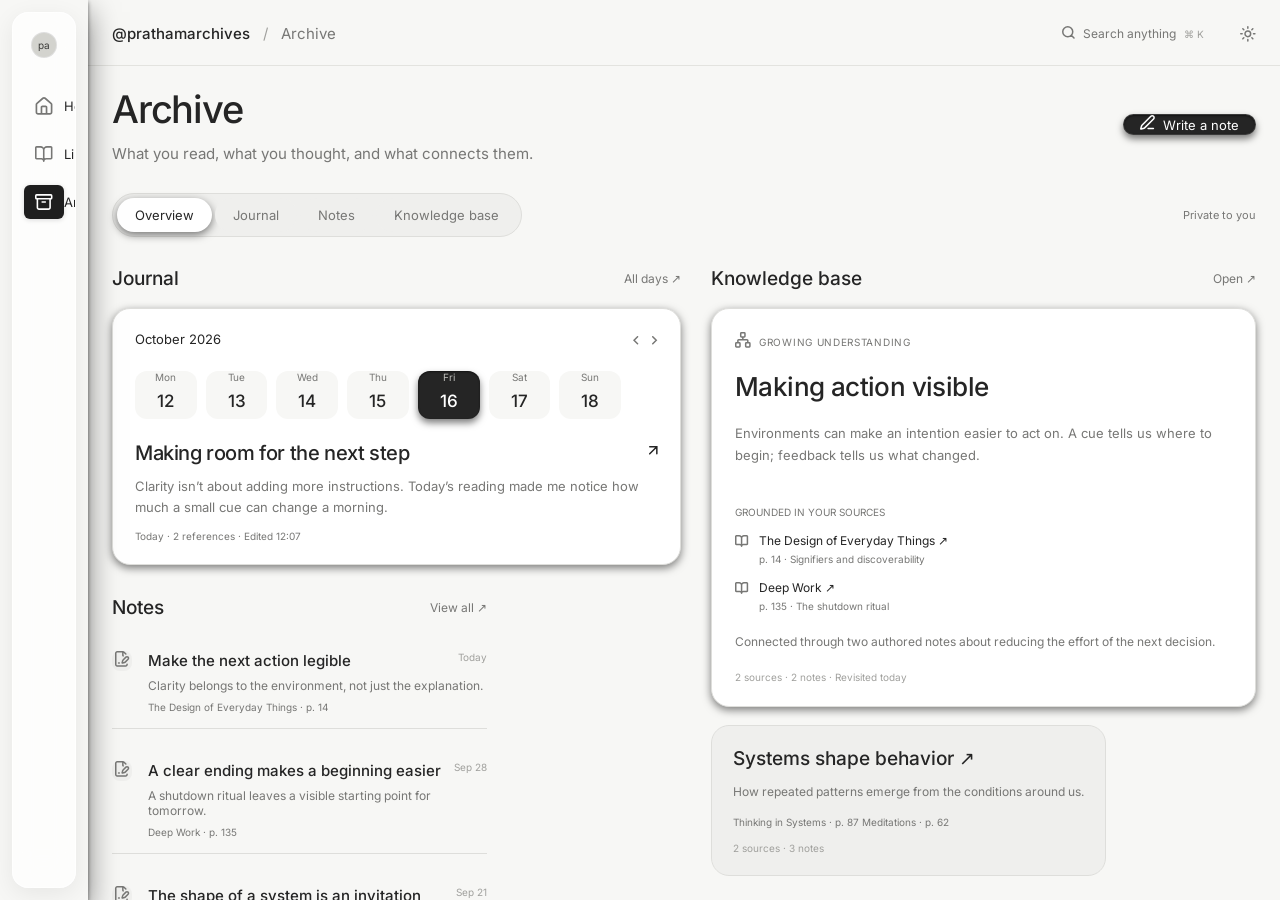
==== design/archive.html @ 6721fc5d "INT-020 / PASS 11: the motion system rebuilt from zero — forensics: labels were clipped to zero heig" ====
<!DOCTYPE html>
<html lang="en">
<head>
  <meta charset="UTF-8">
  <meta name="viewport" content="width=device-width, initial-scale=1.0">
  <meta name="description" content="Exported from Figma">
  <title>Archive · @prathamarchives</title>

  <link rel="stylesheet" href="styles/tokens.css?v=11">
  <link rel="stylesheet" href="styles/prototype.css?v=11">
  <link rel="stylesheet" href="styles/shell.css?v=11">
  <link rel="stylesheet" href="styles/motion.css?v=11">
  <script src="motion.js?v=11" defer></script>
</head>
<body class="theme-light" data-page="archive.html">
<div class="archive-320">
<div class="study-shell-321">
<div class="expanded-navigation-322">
<div class="rail-panel">
<div class="navigation-323">
<div class="identity-324">
<div class="avatar-325">
<p class="text-326"><span class="text-rgb-60-60-58">pa</span></p>
</div>
</div>
<div class="destinations-330">
<a class="navigation-item-331" href="index.html">
<div class="house-332">
<img src="images/vector-333.svg" class="vector-333" alt="vector" />
</div>
<p class="text-334"><span class="text-rgb-37-37-37">Home</span></p>
</a>
<a class="navigation-item-335" href="library.html">
<div class="book-open-336">
<img src="images/vector-337.svg" class="vector-337" alt="vector" />
</div>
<p class="text-338"><span class="text-rgb-37-37-37">Library</span></p>
</a>
<a class="navigation-item-339" href="archive.html">
<div class="archive-340">
<img src="images/vector-341.svg" class="vector-341" alt="vector" />
</div>
<p class="text-342"><span class="text-rgb-37-37-37">Archive</span></p>
</a>
</div>
</div>
<div class="rail-tools-343"><div class="account-details-327"><p class="text-328">prathamarchives</p><p class="text-329">Personal space</p></div></div>
  </div><!--/rail-panel--></div>
<div class="archive-content-347">
<div class="page-heading-348">
<div class="title-group-349">
<p class="text-350"><span class="text-rgb-37-37-37">Archive</span></p>
<p class="text-351"><span class="text-rgb-119-119-117">What you read, what you thought, and what connects them.</span></p>
</div>
<div class="action-352">
<div class="pen-line-353">
<img src="images/vector-354.svg" class="vector-354" alt="vector" />
</div>
<p class="text-355"><span class="text-white">Write a note</span></p>
</div>
</div>
<div class="archive-toolbar-356">
<div class="segmented-control-357">
<div class="segment-358">
<p class="text-359"><span class="text-rgb-37-37-37">Overview</span></p>
</div>
<div class="segment-360">
<p class="text-361"><span class="text-rgb-119-119-117">Journal</span></p>
</div>
<div class="segment-362">
<p class="text-363"><span class="text-rgb-119-119-117">Notes</span></p>
</div>
<div class="segment-364">
<p class="text-365"><span class="text-rgb-119-119-117">Knowledge base</span></p>
</div>
</div>
<p class="text-366"><span class="text-rgb-119-119-117">Private to you</span></p>
</div>
<div class="archive-overview-367">
<div class="authored-archive-368">
<div class="journal-369">
<div class="section-heading-370">
<p class="text-371"><span class="text-rgb-37-37-37">Journal</span></p>
<a class="text-372 sec-link" href="journal.html"><span class="text-rgb-119-119-117">All days  ↗</span></a>
</div>
<div class="day-collection-373">
<div class="week-heading-374">
<p class="text-375"><span class="text-rgb-37-37-37">October 2026</span></p>
<div class="calendar-navigation-376">
<div class="chevron-left-377">
<img src="images/vector-378.svg" class="vector-378" alt="vector" />
</div>
<div class="chevron-right-379">
<img src="images/vector-380.svg" class="vector-380" alt="vector" />
</div>
</div>
</div>
<div class="week-381">
<div class="day-382">
<p class="text-383"><span class="text-rgb-119-119-117">Mon</span></p>
<p class="text-384"><span class="text-rgb-37-37-37">12</span></p>
<div class="entry-indicator-385"></div>
</div>
<div class="day-386">
<p class="text-387"><span class="text-rgb-119-119-117">Tue</span></p>
<p class="text-388"><span class="text-rgb-37-37-37">13</span></p>
<div class="entry-indicator-389"></div>
</div>
<div class="day-390">
<p class="text-391"><span class="text-rgb-119-119-117">Wed</span></p>
<p class="text-392"><span class="text-rgb-37-37-37">14</span></p>
<div class="entry-indicator-393"></div>
</div>
<div class="day-394">
<p class="text-395"><span class="text-rgb-119-119-117">Thu</span></p>
<p class="text-396"><span class="text-rgb-37-37-37">15</span></p>
<div class="entry-indicator-397"></div>
</div>
<div class="day-398">
<p class="text-399"><span class="text-rgb-189-189-185">Fri</span></p>
<p class="text-400"><span class="text-white">16</span></p>
<div class="entry-indicator-401"></div>
</div>
<div class="day-402">
<p class="text-403"><span class="text-rgb-119-119-117">Sat</span></p>
<p class="text-404"><span class="text-rgb-37-37-37">17</span></p>
<div class="entry-indicator-405"></div>
</div>
<div class="day-406">
<p class="text-407"><span class="text-rgb-119-119-117">Sun</span></p>
<p class="text-408"><span class="text-rgb-37-37-37">18</span></p>
<div class="entry-indicator-409"></div>
</div>
</div>
<div class="today-s-entry-410">
<div class="entry-heading-411">
<p class="text-412"><span class="text-rgb-37-37-37">Making room for the next step</span></p>
<div class="arrow-up-right-413">
<img src="images/vector-414.svg" class="vector-414" alt="vector" />
</div>
</div>
<p class="text-415"><span class="text-rgb-119-119-117">Clarity isn’t about adding more instructions. Today’s reading made me notice how much a small cue can change a morning.</span></p>
<p class="text-416"><span class="text-rgb-119-119-117">Today · 2 references · Edited 12:07</span></p>
</div>
</div>
</div>
<div class="deep-notes-417">
<div class="section-heading-418">
<p class="text-419"><span class="text-rgb-37-37-37">Notes</span></p>
<p class="text-420"><span class="text-rgb-119-119-117">View all  ↗</span></p>
</div>
<div class="note-421">
<div class="note-symbol-422">
<div class="file-pen-line-423">
<img src="images/vector-424.svg" class="vector-424" alt="vector" />
</div>
</div>
<div class="note-details-425">
<div class="title-row-426">
<p class="text-427"><span class="text-rgb-37-37-37">Make the next action legible</span></p>
<p class="text-428"><span class="text-rgb-160-160-157">Today</span></p>
</div>
<p class="text-429"><span class="text-rgb-119-119-117">Clarity belongs to the environment, not just the explanation.</span></p>
<p class="text-430"><span class="text-rgb-119-119-117">The Design of Everyday Things · p. 14</span></p>
</div>
</div>
<div class="note-431">
<div class="note-symbol-432">
<div class="file-pen-line-433">
<img src="images/vector-434.svg" class="vector-434" alt="vector" />
</div>
</div>
<div class="note-details-435">
<div class="title-row-436">
<p class="text-437"><span class="text-rgb-37-37-37">A clear ending makes a beginning easier</span></p>
<p class="text-438"><span class="text-rgb-160-160-157">Sep 28</span></p>
</div>
<p class="text-439"><span class="text-rgb-119-119-117">A shutdown ritual leaves a visible starting point for tomorrow.</span></p>
<p class="text-440"><span class="text-rgb-119-119-117">Deep Work · p. 135</span></p>
</div>
</div>
<div class="note-441">
<div class="note-symbol-442">
<div class="file-pen-line-443">
<img src="images/vector-444.svg" class="vector-444" alt="vector" />
</div>
</div>
<div class="note-details-445">
<div class="title-row-446">
<p class="text-447"><span class="text-rgb-37-37-37">The shape of a system is an invitation</span></p>
<p class="text-448"><span class="text-rgb-160-160-157">Sep 21</span></p>
</div>
<p class="text-449"><span class="text-rgb-119-119-117">Look at the conditions that make a behavior likely to repeat.</span></p>
<p class="text-450"><span class="text-rgb-119-119-117">Thinking in Systems · p. 87</span></p>
</div>
</div>
</div>
</div>
<div class="knowledge-base-451">
<div class="section-heading-452">
<p class="text-453"><span class="text-rgb-37-37-37">Knowledge base</span></p>
<p class="text-454"><span class="text-rgb-119-119-117">Open  ↗</span></p>
</div>
<div class="growing-entity-455">
<div class="entity-status-456">
<div class="network-457">
<img src="images/vector-458.svg" class="vector-458" alt="vector" />
</div>
<p class="text-459"><span class="text-rgb-119-119-117">GROWING UNDERSTANDING</span></p>
</div>
<p class="text-460"><span class="text-rgb-37-37-37">Making action visible</span></p>
<p class="text-461"><span class="text-rgb-119-119-117">Environments can make an intention easier to act on. A cue tells us where to begin; feedback tells us what changed.</span></p>
<div class="divider-462"></div>
<div class="supporting-evidence-463">
<p class="text-464"><span class="text-rgb-119-119-117">GROUNDED IN YOUR SOURCES</span></p>
<div class="evidence-link-465">
<div class="book-open-466">
<img src="images/vector-467.svg" class="vector-467" alt="vector" />
</div>
<div class="source-details-468">
<p class="text-469"><span class="text-rgb-37-37-37">The Design of Everyday Things ↗</span></p>
<p class="text-470"><span class="text-rgb-119-119-117">p. 14 · Signifiers and discoverability</span></p>
</div>
</div>
<div class="evidence-link-471">
<div class="book-open-472">
<img src="images/vector-473.svg" class="vector-473" alt="vector" />
</div>
<div class="source-details-474">
<p class="text-475"><span class="text-rgb-37-37-37">Deep Work ↗</span></p>
<p class="text-476"><span class="text-rgb-119-119-117">p. 135 · The shutdown ritual</span></p>
</div>
</div>
</div>
<p class="text-477"><span class="text-rgb-119-119-117">Connected through two authored notes about reducing the effort of the next decision.</span></p>
<p class="text-478"><span class="text-rgb-160-160-157">2 sources · 2 notes · Revisited today</span></p>
</div>
<div class="growing-entity-479">
<p class="text-480"><span class="text-rgb-37-37-37">Systems shape behavior ↗</span></p>
<p class="text-481"><span class="text-rgb-119-119-117">How repeated patterns emerge from the conditions around us.</span></p>
<p class="text-482"><span class="text-rgb-119-119-117">Thinking in Systems · p. 87
Meditations · p. 62</span></p>
<p class="text-483"><span class="text-rgb-160-160-157">2 sources · 3 notes</span></p>
</div>
</div>
</div>
</div>
<div class="workspace-header-484">
<div class="location-485">
<p class="text-486"><span class="text-rgb-37-37-37">@prathamarchives</span></p>
<p class="text-487"><span class="text-rgb-160-160-157">/</span></p>
<p class="text-488"><span class="text-rgb-119-119-117">Archive</span></p>
</div>
<div class="workspace-tools-489">
<div class="search-490" data-tip="Search anything">
<div class="search-491">
<img src="images/vector-492.svg" class="vector-492" alt="vector" />
</div>
<p class="text-493"><span class="text-rgb-119-119-117">Search anything</span></p>
<p class="text-494"><span class="text-rgb-160-160-157">⌘ K</span></p>
</div>
<div class="divider-495"></div>
<a class="sun-496" title="Switch theme" href="index.html"><img src="images/vector-497.svg" class="vector-497" alt="vector" /></a>
</div>
</div>
</div>
</div>

</body>
</html>
---- design/styles/tokens.css ----
/* ============================================================
   tokens.css — the owner's Figma v1 prototype values (INT-013)
   Every color literal + font family of the prototype lives here.
   prototype.css is the VERBATIM export (frozen artifact) and may
   only reference these variables. Page canvases added for the
   shell scaffold (values consistent with the prototype palette).

   INT-016 block: reference-sidebar literals (context/intake/
   INT-016-ref-spec.md — the attached screenshot, measured at a
   2.49x capture of a 1024-CSS window; all values = image px / 2.49).

   INT-017 RECALIBRATION (owner: "why so big?"): the reference is
   tablet-class touch UI; its values ported literally read enormous
   on a desktop window and clash with the export's own desktop-scale
   components. The port is divided by 2.39 (rail 172 -> 72) — every
   reference RATIO is preserved (composition stays the law; only the
   unit scale moves). Old INT-016 values kept in comments for trail.

   INT-018 block (owner: "add motion that glassy effect and expande
   motion... make its corners rounded and reduce the radius"): the
   rail becomes a FLOATING GLASS column — inset, rounded, frosted,
   with hover expansion and ink selection. Values synthesized from
   the seven turn-18 references (context/intake/INT-018-refs-spec.md).
   ============================================================ */

@font-face {
  font-family: 'Inter';
  src: url('../assets/fonts/inter-400.woff2') format('woff2');
  font-weight: 400; font-style: normal; font-display: swap;
}
@font-face {
  font-family: 'Inter';
  src: url('../assets/fonts/inter-500.woff2') format('woff2');
  font-weight: 500; font-style: normal; font-display: swap;
}
@font-face {
  font-family: 'Lora';
  src: url('../assets/fonts/lora-400.woff2') format('woff2');
  font-weight: 400; font-style: normal; font-display: swap;
}

:root {
  --font-family-inter: 'Inter', sans-serif;
  --font-family-lora: 'Lora', sans-serif;
  --text-rgb-60-60-58: rgba(60, 60, 58, 1);
  --text-rgb-161-161-156: rgba(161, 161, 156, 1);
  --text-rgb-238-238-234: rgba(238, 238, 234, 1);
  --text-rgb-34-34-34: rgba(34, 34, 34, 1);
  --text-rgb-36-36-36: rgba(36, 36, 36, 1);
  --text-rgb-242-242-238: rgba(242, 242, 238, 1);
  --text-rgb-41-41-41: rgba(41, 41, 41, 1);
  --text-rgb-49-49-49: rgba(49, 49, 49, 1);
  --text-rgb-114-114-112: rgba(114, 114, 112, 1);
  --text-rgb-160-160-157: rgba(160, 160, 157, 1);
  --text-rgb-177-177-172: rgba(177, 177, 172, 1);
  --text-rgb-240-240-235: rgba(240, 240, 235, 1);
  --text-rgb-168-168-162: rgba(168, 168, 162, 1);
  --text-rgb-222-222-216: rgba(222, 222, 216, 1);
  --text-rgb-37-37-37: rgba(37, 37, 37, 1);
  --text-rgb-119-119-117: rgba(119, 119, 117, 1);
  --text-white: rgba(255, 255, 255, 1);
  --text-rgb-85-85-82: rgba(85, 85, 82, 1);
  --text-rgb-189-189-185: rgba(189, 189, 185, 1);
  --text-rgb-83-83-80: rgba(83, 83, 80, 1);
  --text-rgb-80-80-77: rgba(80, 80, 77, 1);

  /* ---- INT-017: reference rail geometry, desktop-recalibrated ----
     (INT-016 measured it; ratios below = the reference's own) */
  --ref-rail-w: 64px;           /* INT-019: was 72 — the column slims with its contents */
  --ref-rail-avatar: 24px;      /* INT-019: was 30 — much smaller, lighter identity mark */
  --ref-rail-avatar-inset: 20px;/* INT-019: was 25 */
  --ref-rail-item-w: 40px;      /* INT-019: was 49 — much smaller component set */
  --ref-rail-item-h: 34px;      /* INT-019: was 41 */
  --ref-rail-pitch: 48px;       /* INT-019: was 55 — 0.75x rail, family ratio kept */
  --ref-rail-first-gap: 32px;   /* INT-019: was 40 */
  --ref-rail-icon: 18px;        /* INT-019: was 22 — strokes thin proportionally (the thickness fix) */
  --ref-content-margin: 24px;   /* was 32 — desktop-class air */
  --ref-header-inset: 24px;     /* was 55 */
  --ref-header-gap: 22px;       /* was 53 */
  --ref-content-gap: 20px;      /* was 33 */

  /* ---- INT-018: the floating glass rail (references synthesized) ---- */
  --ref-rail-inset: 12px;       /* full float: gap on all four sides */
  --ref-rail-col: 88px;         /* INT-019: inset + rail (64) + inset */
  --ref-rail-radius: 16px;      /* rounded corners, restrained (refs run 24-60) */
  --ref-rail-expanded: 168px;   /* INT-019: hover expansion, slimmer */
  --ref-rail-item-r: 6px;       /* INT-018: reduced from 8 per owner order */
  --ref-glass-blur: 20px;       /* frosted strength (refs 12-24) */
  --ref-rail-item-w-open: 144px;/* INT-019: the icon+label row when expanded */
  --ref-rail-label-gap: 12px;   /* INT-020: fixed icon -> label offset (the label is a zero-layout overlay) */
}

/* page canvas: the artifact framing died (INT-016 "make it full page")
   — the canvas IS the app surface now; the desk-around-the-window look
   belonged to the OS, not to the app. Values from the prototype family. */
body.theme-dark  { background-color: #171717; }
body.theme-light { background-color: #F7F7F5; }

/* ---- INT-016/017 rail surfaces -> INT-018 GLASS surfaces ----
   The seven turn-18 references: frosted translucency + 1px light
   edge + one soft diffuse shadow; active = INK pill with inverted
   glyph (refs 2/3/6 carry it uniformly). Glass needs luminosity
   (pass-2 law): the canvas carries fixed glow washes behind the
   rail so the frost has something to refract. */
body.theme-dark {
  --ref-rail-bg: rgba(23, 23, 23, 0.72);
  --ref-rail-edge: rgba(238, 238, 234, 0.10);
  --ref-rail-shadow: 0 8px 28px rgba(0, 0, 0, 0.38);
  --ref-rail-shadow-open: 0 12px 36px rgba(0, 0, 0, 0.44);
  --ref-rail-pill: #E4E4E0;             /* light ink (dark home) */
  --ref-rail-pill-glyph: #0A0A0A;
  --ref-rail-pill-shadow: 0 1px 5px rgba(0, 0, 0, 0.4);
  --ref-rail-label: #EEEEEA;
  --ref-rail-label-muted: #A1A19C;
  --ref-avatar-ring: rgba(238, 238, 234, 0.20);
  --ref-header-line: rgba(238, 238, 234, 0.08);
  background-image:
    radial-gradient(560px 720px at 84px 300px, rgba(238, 238, 234, 0.06), transparent 62%),
    radial-gradient(1100px 840px at 88% 108%, rgba(238, 238, 234, 0.045), transparent 58%);
  background-attachment: fixed;
}
body.theme-light {
  --ref-rail-bg: rgba(255, 255, 255, 0.72);
  --ref-rail-edge: rgba(255, 255, 255, 0.65);
  --ref-rail-shadow: 0 6px 24px rgba(0, 0, 0, 0.07);
  --ref-rail-shadow-open: 0 10px 32px rgba(0, 0, 0, 0.10);
  --ref-rail-pill: #1E1E1E;             /* ink (light pages) */
  --ref-rail-pill-glyph: #FFFFFF;
  --ref-rail-pill-shadow: 0 1px 5px rgba(0, 0, 0, 0.14);
  --ref-rail-label: #252525;
  --ref-rail-label-muted: #777775;
  --ref-avatar-ring: rgba(37, 37, 37, 0.14);
  --ref-header-line: #E3E3DF;
  background-image:
    radial-gradient(560px 720px at 84px 300px, rgba(214, 214, 208, 0.45), transparent 62%),
    radial-gradient(1100px 840px at 88% 108%, rgba(255, 255, 255, 0.85), transparent 58%);
  background-attachment: fixed;
}
---- design/styles/prototype.css ----
/* VERBATIM Figma v1 export styles.css (INT-013) — frozen artifact; :root + @font-face moved to tokens.css */
.text-rgb-60-60-58 {
  color: var(--text-rgb-60-60-58);
}

.text-rgb-161-161-156 {
  color: var(--text-rgb-161-161-156);
}

.text-rgb-238-238-234 {
  color: var(--text-rgb-238-238-234);
}

.text-rgb-34-34-34 {
  color: var(--text-rgb-34-34-34);
}

.text-rgb-36-36-36 {
  color: var(--text-rgb-36-36-36);
}

.text-rgb-242-242-238 {
  color: var(--text-rgb-242-242-238);
}

.text-rgb-41-41-41 {
  color: var(--text-rgb-41-41-41);
}

.text-rgb-49-49-49 {
  color: var(--text-rgb-49-49-49);
}

.text-rgb-114-114-112 {
  color: var(--text-rgb-114-114-112);
}

.text-rgb-160-160-157 {
  color: var(--text-rgb-160-160-157);
}

.text-rgb-177-177-172 {
  color: var(--text-rgb-177-177-172);
}

.text-rgb-240-240-235 {
  color: var(--text-rgb-240-240-235);
}

.text-rgb-168-168-162 {
  color: var(--text-rgb-168-168-162);
}

.text-rgb-222-222-216 {
  color: var(--text-rgb-222-222-216);
}

.text-rgb-37-37-37 {
  color: var(--text-rgb-37-37-37);
}

.text-rgb-119-119-117 {
  color: var(--text-rgb-119-119-117);
}

.text-white {
  color: var(--text-white);
}

.text-rgb-85-85-82 {
  color: var(--text-rgb-85-85-82);
}

.text-rgb-189-189-185 {
  color: var(--text-rgb-189-189-185);
}

.text-rgb-83-83-80 {
  color: var(--text-rgb-83-83-80);
}

.text-rgb-80-80-77 {
  color: var(--text-rgb-80-80-77);
}

/* CSS Reset */
* {
  margin: 0;
  padding: 0;
  box-sizing: border-box;
}

body {
  width: 100%;
  min-height: 100vh;
  overflow-x: hidden;
}

img {
  max-width: 100%;
  height: auto;
}

/* Prototype Links */
a.prototype-link {
  text-decoration: none;
  color: inherit;
  display: contents;
}

.text-7 {
  flex-grow: 0;
  flex-shrink: 1;
  flex-basis: auto;
  text-align: left;
  font-family: var(--font-family-inter);
  font-weight: normal;
  font-size: 10px;
  text-decoration: none;
  text-transform: none;
  color: var(--text-rgb-60-60-58);
}

.avatar-6 {
  display: flex;
  flex-direction: row;
  justify-content: center;
  align-items: center;
  padding: 0px;
  flex-grow: 0;
  flex-shrink: 1;
  width: 87.5%;
  background-color: rgba(187, 187, 182, 1);
  border-radius: 99px;
}

.identity-5 {
  display: flex;
  flex-direction: row;
  justify-content: flex-start;
  align-items: center;
  gap: 9px;
  padding: 0px 2px 0px 2px;
  flex-grow: 0;
  flex-shrink: 1;
  width: 100%;
}

.vector-11 {
  flex-grow: 0;
  flex-shrink: 1;
  flex-basis: auto;
  border: 1.5px solid rgba(238, 238, 234, 1);
  border: none;
  outline: none;
}

.house-10 {
  flex-grow: 0;
  flex-shrink: 1;
  flex-basis: auto;
}

.navigation-item-9 {
  display: flex;
  flex-direction: row;
  justify-content: flex-start;
  align-items: center;
  gap: 11px;
  padding: 0px 7px 0px 7px;
  flex-grow: 0;
  flex-shrink: 1;
  width: 100%;
  box-shadow: 0px 3px 9px 0px rgba(0,0,0,0.5);
  background-color: rgba(44, 44, 44, 1);
  border-radius: 10px;
}

.vector-14 {
  flex-grow: 0;
  flex-shrink: 1;
  flex-basis: auto;
  border: 1.5px solid rgba(161, 161, 156, 1);
  border: none;
  outline: none;
}

.book-open-13 {
  flex-grow: 0;
  flex-shrink: 1;
  flex-basis: auto;
}

.navigation-item-12 {
  display: flex;
  flex-direction: row;
  justify-content: flex-start;
  align-items: center;
  gap: 11px;
  padding: 0px 7px 0px 7px;
  flex-grow: 0;
  flex-shrink: 1;
  width: 100%;
  border-radius: 10px;
}

.vector-17 {
  flex-grow: 0;
  flex-shrink: 1;
  flex-basis: auto;
  border: 1.5px solid rgba(161, 161, 156, 1);
  border: none;
  outline: none;
}

.archive-16 {
  flex-grow: 0;
  flex-shrink: 1;
  flex-basis: auto;
}

.navigation-item-15 {
  display: flex;
  flex-direction: row;
  justify-content: flex-start;
  align-items: center;
  gap: 11px;
  padding: 0px 7px 0px 7px;
  flex-grow: 0;
  flex-shrink: 1;
  width: 100%;
  border-radius: 10px;
}

.destinations-8 {
  display: flex;
  flex-direction: column;
  justify-content: flex-start;
  align-items: flex-start;
  gap: 9px;
  padding: 0px;
  flex-grow: 0;
  flex-shrink: 1;
  flex-basis: auto;
}

.navigation-4 {
  display: flex;
  flex-direction: column;
  justify-content: flex-start;
  align-items: flex-start;
  gap: 26px;
  padding: 0px;
  flex-grow: 0;
  flex-shrink: 1;
  flex-basis: auto;
}

.vector-20 {
  flex-grow: 0;
  flex-shrink: 1;
  flex-basis: auto;
  border: 1.5px solid rgba(161, 161, 156, 1);
  border: none;
  outline: none;
}

.pin-19 {
  flex-grow: 0;
  flex-shrink: 1;
  flex-basis: auto;
}

.rail-tools-18 {
  display: flex;
  flex-direction: column;
  justify-content: flex-start;
  align-items: center;
  gap: 14px;
  padding: 0px;
  flex-grow: 0;
  flex-shrink: 1;
  flex-basis: auto;
}

.navigation-rail-3 {
  display: flex;
  flex-direction: column;
  justify-content: space-between;
  align-items: flex-start;
  padding: 10px 6px 14px 6px;
  flex-grow: 0;
  flex-shrink: 1;
  width: 100%;
  background-color: rgba(41, 41, 41, 1);
  border: 1px solid rgba(255, 255, 255, 0);
  border-radius: 18px;
}

.text-24 {
  flex-grow: 0;
  flex-shrink: 1;
  flex-basis: auto;
  text-align: left;
  font-family: var(--font-family-inter);
  font-weight: normal;
  font-size: 12px;
  text-decoration: none;
  text-transform: none;
  color: var(--text-rgb-161-161-156);
}

.text-25 {
  flex-grow: 0;
  flex-shrink: 1;
  flex-basis: auto;
  text-align: left;
  font-family: var(--font-family-inter);
  font-weight: 500;
  font-size: 38px;
  letter-spacing: -1.399999976158142px;
  text-decoration: none;
  text-transform: none;
  color: var(--text-rgb-238-238-234);
}

.text-26 {
  flex-grow: 0;
  flex-shrink: 1;
  flex-basis: auto;
  text-align: left;
  font-family: var(--font-family-inter);
  font-weight: normal;
  font-size: 15px;
  text-decoration: none;
  text-transform: none;
  color: var(--text-rgb-161-161-156);
}

.greeting-23 {
  display: flex;
  flex-direction: column;
  justify-content: flex-start;
  align-items: flex-start;
  gap: 12px;
  padding: 0px;
  flex-grow: 0;
  flex-shrink: 1;
  flex-basis: auto;
}

.vector-29 {
  flex-grow: 0;
  flex-shrink: 1;
  flex-basis: auto;
  border: 1.5px solid rgba(238, 238, 234, 1);
  border: none;
  outline: none;
}

.plus-28 {
  flex-grow: 0;
  flex-shrink: 1;
  flex-basis: auto;
}

.text-30 {
  flex-grow: 0;
  flex-shrink: 1;
  flex-basis: auto;
  text-align: left;
  font-family: var(--font-family-inter);
  font-weight: normal;
  font-size: 13px;
  text-decoration: none;
  text-transform: none;
  color: var(--text-rgb-238-238-234);
}

.action-27 {
  display: flex;
  flex-direction: row;
  justify-content: center;
  align-items: center;
  gap: 8px;
  padding: 0px 16px 0px 16px;
  flex-grow: 0;
  flex-shrink: 1;
  flex-basis: auto;
  box-shadow: 0px 3px 9px 0px rgba(0,0,0,0.5);
  background-color: rgba(44, 44, 44, 1);
  border: 1px solid rgba(59, 59, 57, 1);
  border-radius: 12px;
}

.welcome-22 {
  display: flex;
  flex-direction: row;
  justify-content: space-between;
  align-items: flex-end;
  padding: 0px;
  flex-grow: 0;
  flex-shrink: 1;
  width: 100%;
}

.text-35 {
  flex-grow: 0;
  flex-shrink: 1;
  flex-basis: auto;
  text-align: left;
  font-family: var(--font-family-inter);
  font-weight: 500;
  font-size: 19px;
  text-decoration: none;
  text-transform: none;
  color: var(--text-rgb-238-238-234);
}

.text-36 {
  flex-grow: 0;
  flex-shrink: 1;
  flex-basis: auto;
  text-align: left;
  font-family: var(--font-family-inter);
  font-weight: normal;
  font-size: 12px;
  text-decoration: none;
  text-transform: none;
  color: var(--text-rgb-161-161-156);
}

.section-heading-34 {
  display: flex;
  flex-direction: row;
  justify-content: space-between;
  align-items: center;
  padding: 0px;
  flex-grow: 0;
  flex-shrink: 1;
  width: 100%;
}

.text-40 {
  flex-grow: 0;
  flex-shrink: 1;
  flex-basis: auto;
  text-align: left;
  font-family: var(--font-family-inter);
  font-weight: normal;
  font-size: 6px;
  letter-spacing: 0.699999988079071px;
  text-decoration: none;
  text-transform: none;
  color: var(--text-rgb-34-34-34);
}

.handle-42 {
  flex-grow: 0;
  flex-shrink: 1;
  flex-basis: auto;
  background-color: rgba(34, 34, 34, 1);
}

.door-study-41 {
  flex-grow: 0;
  flex-shrink: 1;
  flex-basis: auto;
  border: 1px solid rgba(34, 34, 34, 1);
}

.text-43 {
  flex-grow: 0;
  flex-shrink: 1;
  flex-basis: auto;
  text-align: left;
  font-family: var(--font-family-inter);
  font-weight: 500;
  font-size: 13px;
  letter-spacing: -0.20000000298023224px;
  line-height: 112.00000047683716%;
  text-decoration: none;
  text-transform: none;
  color: var(--text-rgb-34-34-34);
}

.spine-44 {
  flex-grow: 0;
  flex-shrink: 1;
  flex-basis: auto;
  background-color: rgba(0, 0, 0, 0.0941176488995552);
}

.book-cover-39 {
  flex-grow: 0;
  flex-shrink: 1;
  flex-basis: auto;
  box-shadow: 0px 3px 9px 0px rgba(0,0,0,0.5);
  background-color: rgba(222, 222, 218, 1);
  border: 1px solid rgba(0, 0, 0, 0.08235294371843338);
  border-radius: 3px;
}

.text-47 {
  flex-grow: 0;
  flex-shrink: 1;
  flex-basis: auto;
  text-align: left;
  font-family: var(--font-family-inter);
  font-weight: normal;
  font-size: 10px;
  letter-spacing: 1.100000023841858px;
  text-decoration: none;
  text-transform: none;
  color: var(--text-rgb-161-161-156);
}

.text-48 {
  flex-grow: 0;
  flex-shrink: 1;
  flex-basis: auto;
  text-align: left;
  font-family: var(--font-family-inter);
  font-weight: 500;
  font-size: 23px;
  letter-spacing: -0.5px;
  line-height: 112.00000047683716%;
  text-decoration: none;
  text-transform: none;
  color: var(--text-rgb-238-238-234);
}

.text-49 {
  flex-grow: 0;
  flex-shrink: 1;
  flex-basis: auto;
  text-align: left;
  font-family: var(--font-family-inter);
  font-weight: normal;
  font-size: 12px;
  text-decoration: none;
  text-transform: none;
  color: var(--text-rgb-161-161-156);
}

.book-information-46 {
  display: flex;
  flex-direction: column;
  justify-content: flex-start;
  align-items: flex-start;
  gap: 9px;
  padding: 0px;
  flex-grow: 0;
  flex-shrink: 1;
  flex-basis: auto;
}

.text-52 {
  flex-grow: 0;
  flex-shrink: 1;
  flex-basis: auto;
  text-align: left;
  font-family: var(--font-family-inter);
  font-weight: normal;
  font-size: 11px;
  text-decoration: none;
  text-transform: none;
  color: var(--text-rgb-161-161-156);
}

.text-53 {
  flex-grow: 0;
  flex-shrink: 1;
  flex-basis: auto;
  text-align: left;
  font-family: var(--font-family-inter);
  font-weight: normal;
  font-size: 11px;
  text-decoration: none;
  text-transform: none;
  color: var(--text-rgb-161-161-156);
}

.progress-labels-51 {
  display: flex;
  flex-direction: row;
  justify-content: space-between;
  align-items: flex-start;
  padding: 0px;
  flex-grow: 0;
  flex-shrink: 1;
  width: 100%;
}

.progress-fill-55 {
  flex-grow: 0;
  flex-shrink: 1;
  flex-basis: auto;
  background-color: rgba(238, 238, 234, 1);
}

.progress-track-54 {
  flex-grow: 0;
  flex-shrink: 1;
  flex-basis: auto;
  background-color: rgba(59, 59, 57, 1);
}

.vector-58 {
  flex-grow: 0;
  flex-shrink: 1;
  flex-basis: auto;
  border: 1.5px solid rgba(36, 36, 36, 1);
  border: none;
  outline: none;
}

.arrow-up-right-57 {
  flex-grow: 0;
  flex-shrink: 1;
  flex-basis: auto;
}

.text-59 {
  flex-grow: 0;
  flex-shrink: 1;
  flex-basis: auto;
  text-align: left;
  font-family: var(--font-family-inter);
  font-weight: normal;
  font-size: 13px;
  text-decoration: none;
  text-transform: none;
  color: var(--text-rgb-36-36-36);
}

.action-56 {
  display: flex;
  flex-direction: row;
  justify-content: center;
  align-items: center;
  gap: 8px;
  padding: 0px 16px 0px 16px;
  flex-grow: 0;
  flex-shrink: 1;
  flex-basis: auto;
  box-shadow: inset 0px 1px 2px 0px rgba(0,0,0,0.5), 0px 4px 7px 0px rgba(0,0,0,0.5);
  border: 1px solid rgba(255, 255, 255, 0.0941176488995552);
  border-radius: 12px;
}

.reading-progress-50 {
  display: flex;
  flex-direction: column;
  justify-content: flex-start;
  align-items: flex-start;
  gap: 11px;
  padding: 0px;
  flex-grow: 0;
  flex-shrink: 1;
  flex-basis: auto;
}

.work-details-45 {
  display: flex;
  flex-direction: column;
  justify-content: space-between;
  align-items: flex-start;
  padding: 0px;
  flex-grow: 1;
  flex-shrink: 1;
  width: 100%;
}

.continue-reading-38 {
  display: flex;
  flex-direction: row;
  justify-content: flex-start;
  align-items: flex-start;
  gap: 24px;
  padding: 24px;
  flex-grow: 0;
  flex-shrink: 1;
  width: 60.256410256410255%;
  box-shadow: 0px 3px 9px 0px rgba(0,0,0,0.5);
  background-color: rgba(44, 44, 44, 1);
  border: 1px solid rgba(59, 59, 57, 1);
  border-radius: 18px;
}

.text-63 {
  flex-grow: 0;
  flex-shrink: 1;
  flex-basis: auto;
  text-align: left;
  font-family: var(--font-family-inter);
  font-weight: normal;
  font-size: 3px;
  text-decoration: none;
  text-transform: none;
  color: var(--text-rgb-242-242-238);
}

.rule-64 {
  flex-grow: 0;
  flex-shrink: 1;
  flex-basis: auto;
  background-color: rgba(242, 242, 238, 1);
}

.text-65 {
  flex-grow: 0;
  flex-shrink: 1;
  flex-basis: auto;
  text-align: left;
  font-family: var(--font-family-inter);
  font-weight: 500;
  font-size: 5px;
  line-height: 112.00000047683716%;
  text-decoration: none;
  text-transform: none;
  color: var(--text-rgb-242-242-238);
}

.spine-66 {
  flex-grow: 0;
  flex-shrink: 1;
  flex-basis: auto;
  background-color: rgba(0, 0, 0, 0.0941176488995552);
}

.book-cover-62 {
  flex-grow: 0;
  flex-shrink: 1;
  flex-basis: auto;
  box-shadow: 0px 3px 9px 0px rgba(0,0,0,0.5);
  background-color: rgba(48, 48, 48, 1);
  border: 1px solid rgba(0, 0, 0, 0.08235294371843338);
  border-radius: 3px;
}

.text-68 {
  flex-grow: 0;
  flex-shrink: 1;
  flex-basis: auto;
  text-align: left;
  font-family: var(--font-family-inter);
  font-weight: 500;
  font-size: 19px;
  text-decoration: none;
  text-transform: none;
  color: var(--text-rgb-238-238-234);
}

.text-69 {
  flex-grow: 0;
  flex-shrink: 1;
  flex-basis: auto;
  text-align: left;
  font-family: var(--font-family-inter);
  font-weight: normal;
  font-size: 12px;
  text-decoration: none;
  text-transform: none;
  color: var(--text-rgb-161-161-156);
}

.book-information-67 {
  display: flex;
  flex-direction: column;
  justify-content: flex-start;
  align-items: flex-start;
  gap: 6px;
  padding: 0px;
  flex-grow: 0;
  flex-shrink: 1;
  flex-basis: auto;
}

.work-identity-61 {
  display: flex;
  flex-direction: row;
  justify-content: flex-start;
  align-items: center;
  gap: 15px;
  padding: 0px;
  flex-grow: 0;
  flex-shrink: 1;
  flex-basis: auto;
}

.text-70 {
  flex-grow: 0;
  flex-shrink: 1;
  flex-basis: auto;
  text-align: left;
  font-family: var(--font-family-inter);
  font-weight: normal;
  font-size: 14px;
  line-height: 150%;
  text-decoration: none;
  text-transform: none;
  color: var(--text-rgb-161-161-156);
}

.text-72 {
  flex-grow: 0;
  flex-shrink: 1;
  flex-basis: auto;
  text-align: left;
  font-family: var(--font-family-inter);
  font-weight: normal;
  font-size: 11px;
  text-decoration: none;
  text-transform: none;
  color: var(--text-rgb-161-161-156);
}

.vector-74 {
  flex-grow: 0;
  flex-shrink: 1;
  flex-basis: auto;
  border: 1.5px solid rgba(238, 238, 234, 1);
  border: none;
  outline: none;
}

.arrow-up-right-73 {
  flex-grow: 0;
  flex-shrink: 1;
  flex-basis: auto;
}

.reading-position-71 {
  display: flex;
  flex-direction: row;
  justify-content: space-between;
  align-items: center;
  padding: 0px;
  flex-grow: 0;
  flex-shrink: 1;
  width: 100%;
}

.reading-card-60 {
  display: flex;
  flex-direction: column;
  justify-content: space-between;
  align-items: flex-start;
  padding: 22px;
  flex-grow: 1;
  flex-shrink: 1;
  width: 100%;
  background-color: rgba(41, 41, 41, 1);
  border: 1px solid rgba(59, 59, 57, 1);
  border-radius: 18px;
}

.reading-cards-37 {
  display: flex;
  flex-direction: row;
  justify-content: flex-start;
  align-items: flex-start;
  gap: 16px;
  padding: 0px;
  flex-grow: 0;
  flex-shrink: 1;
  width: 100%;
}

.currently-reading-33 {
  display: flex;
  flex-direction: column;
  justify-content: flex-start;
  align-items: flex-start;
  gap: 18px;
  padding: 0px;
  flex-grow: 0;
  flex-shrink: 1;
  flex-basis: auto;
}

.text-77 {
  flex-grow: 0;
  flex-shrink: 1;
  flex-basis: auto;
  text-align: left;
  font-family: var(--font-family-inter);
  font-weight: 500;
  font-size: 19px;
  text-decoration: none;
  text-transform: none;
  color: var(--text-rgb-238-238-234);
}

.text-78 {
  flex-grow: 0;
  flex-shrink: 1;
  flex-basis: auto;
  text-align: left;
  font-family: var(--font-family-inter);
  font-weight: normal;
  font-size: 12px;
  text-decoration: none;
  text-transform: none;
  color: var(--text-rgb-161-161-156);
}

.section-heading-76 {
  display: flex;
  flex-direction: row;
  justify-content: space-between;
  align-items: center;
  padding: 0px;
  flex-grow: 0;
  flex-shrink: 1;
  width: 100%;
}

.text-83 {
  flex-grow: 0;
  flex-shrink: 1;
  flex-basis: auto;
  text-align: left;
  font-family: var(--font-family-inter);
  font-weight: normal;
  font-size: 3px;
  text-decoration: none;
  text-transform: none;
  color: var(--text-rgb-242-242-238);
}

.rule-84 {
  flex-grow: 0;
  flex-shrink: 1;
  flex-basis: auto;
  background-color: rgba(242, 242, 238, 1);
}

.text-85 {
  flex-grow: 0;
  flex-shrink: 1;
  flex-basis: auto;
  text-align: left;
  font-family: var(--font-family-inter);
  font-weight: 500;
  font-size: 5px;
  line-height: 112.00000047683716%;
  text-decoration: none;
  text-transform: none;
  color: var(--text-rgb-242-242-238);
}

.spine-86 {
  flex-grow: 0;
  flex-shrink: 1;
  flex-basis: auto;
  background-color: rgba(0, 0, 0, 0.0941176488995552);
}

.book-cover-82 {
  flex-grow: 0;
  flex-shrink: 1;
  flex-basis: auto;
  box-shadow: 0px 3px 9px 0px rgba(0,0,0,0.5);
  background-color: rgba(48, 48, 48, 1);
  border: 1px solid rgba(0, 0, 0, 0.08235294371843338);
  border-radius: 3px;
}

.text-89 {
  flex-grow: 0;
  flex-shrink: 1;
  flex-basis: auto;
  text-align: left;
  font-family: var(--font-family-inter);
  font-weight: normal;
  font-size: 3px;
  text-decoration: none;
  text-transform: none;
  color: var(--text-rgb-41-41-41);
}

.rule-90 {
  flex-grow: 0;
  flex-shrink: 1;
  flex-basis: auto;
  background-color: rgba(41, 41, 41, 1);
}

.text-91 {
  flex-grow: 0;
  flex-shrink: 1;
  flex-basis: auto;
  text-align: left;
  font-family: var(--font-family-inter);
  font-weight: 500;
  font-size: 5px;
  line-height: 112.00000047683716%;
  text-decoration: none;
  text-transform: none;
  color: var(--text-rgb-41-41-41);
}

.spine-92 {
  flex-grow: 0;
  flex-shrink: 1;
  flex-basis: auto;
  background-color: rgba(0, 0, 0, 0.0941176488995552);
}

.book-cover-88 {
  flex-grow: 0;
  flex-shrink: 1;
  flex-basis: auto;
  box-shadow: 0px 3px 9px 0px rgba(0,0,0,0.5);
  background-color: rgba(199, 199, 193, 1);
  border: 1px solid rgba(0, 0, 0, 0.08235294371843338);
  border-radius: 3px;
}

.back-cover-87 {
  flex-grow: 0;
  flex-shrink: 1;
  flex-basis: auto;
}

.book-stack-81 {
  flex-grow: 0;
  flex-shrink: 1;
  flex-basis: auto;
}

.text-94 {
  flex-grow: 0;
  flex-shrink: 1;
  flex-basis: auto;
  text-align: left;
  font-family: var(--font-family-inter);
  font-weight: 500;
  font-size: 14px;
  text-decoration: none;
  text-transform: none;
  color: var(--text-rgb-238-238-234);
}

.text-95 {
  flex-grow: 0;
  flex-shrink: 1;
  flex-basis: auto;
  text-align: left;
  font-family: var(--font-family-inter);
  font-weight: normal;
  font-size: 11px;
  text-decoration: none;
  text-transform: none;
  color: var(--text-rgb-161-161-156);
}

.list-details-93 {
  display: flex;
  flex-direction: column;
  justify-content: flex-start;
  align-items: flex-start;
  gap: 8px;
  padding: 0px;
  flex-grow: 1;
  flex-shrink: 1;
  flex-basis: auto;
}

.reading-list-80 {
  display: flex;
  flex-direction: row;
  justify-content: flex-start;
  align-items: flex-start;
  gap: 17px;
  padding: 18px;
  flex-grow: 1;
  flex-shrink: 1;
  width: 48.97435897435897%;
  background-color: rgba(44, 44, 44, 1);
  border: 1px solid rgba(59, 59, 57, 1);
  border-radius: 18px;
}

.text-99 {
  flex-grow: 0;
  flex-shrink: 1;
  flex-basis: auto;
  text-align: left;
  font-family: var(--font-family-inter);
  font-weight: normal;
  font-size: 3px;
  text-decoration: none;
  text-transform: none;
  color: var(--text-rgb-34-34-34);
}

.handle-101 {
  flex-grow: 0;
  flex-shrink: 1;
  flex-basis: auto;
  background-color: rgba(34, 34, 34, 1);
}

.door-study-100 {
  flex-grow: 0;
  flex-shrink: 1;
  flex-basis: auto;
  border: 1px solid rgba(34, 34, 34, 1);
}

.text-102 {
  flex-grow: 0;
  flex-shrink: 1;
  flex-basis: auto;
  text-align: left;
  font-family: var(--font-family-inter);
  font-weight: 500;
  font-size: 5px;
  letter-spacing: -0.20000000298023224px;
  line-height: 112.00000047683716%;
  text-decoration: none;
  text-transform: none;
  color: var(--text-rgb-34-34-34);
}

.spine-103 {
  flex-grow: 0;
  flex-shrink: 1;
  flex-basis: auto;
  background-color: rgba(0, 0, 0, 0.0941176488995552);
}

.book-cover-98 {
  flex-grow: 0;
  flex-shrink: 1;
  flex-basis: auto;
  box-shadow: 0px 3px 9px 0px rgba(0,0,0,0.5);
  background-color: rgba(222, 222, 218, 1);
  border: 1px solid rgba(0, 0, 0, 0.08235294371843338);
  border-radius: 3px;
}

.text-106 {
  flex-grow: 0;
  flex-shrink: 1;
  flex-basis: auto;
  text-align: left;
  font-family: var(--font-family-inter);
  font-weight: normal;
  font-size: 3px;
  text-decoration: none;
  text-transform: none;
  color: var(--text-rgb-49-49-49);
}

.system-107 {
  flex-grow: 0;
  flex-shrink: 1;
  flex-basis: auto;
  border: 1px solid rgba(49, 49, 49, 1);
  border: none;
  outline: none;
}

.system-108 {
  flex-grow: 0;
  flex-shrink: 1;
  flex-basis: auto;
  border: 1px solid rgba(49, 49, 49, 1);
  border: none;
  outline: none;
}

.text-109 {
  flex-grow: 0;
  flex-shrink: 1;
  flex-basis: auto;
  text-align: left;
  font-family: var(--font-family-inter);
  font-weight: 500;
  font-size: 5px;
  line-height: 112.00000047683716%;
  text-decoration: none;
  text-transform: none;
  color: var(--text-rgb-49-49-49);
}

.spine-110 {
  flex-grow: 0;
  flex-shrink: 1;
  flex-basis: auto;
  background-color: rgba(0, 0, 0, 0.0941176488995552);
}

.book-cover-105 {
  flex-grow: 0;
  flex-shrink: 1;
  flex-basis: auto;
  box-shadow: 0px 3px 9px 0px rgba(0,0,0,0.5);
  background-color: rgba(230, 230, 224, 1);
  border: 1px solid rgba(0, 0, 0, 0.08235294371843338);
  border-radius: 3px;
}

.back-cover-104 {
  flex-grow: 0;
  flex-shrink: 1;
  flex-basis: auto;
}

.book-stack-97 {
  flex-grow: 0;
  flex-shrink: 1;
  flex-basis: auto;
}

.text-112 {
  flex-grow: 0;
  flex-shrink: 1;
  flex-basis: auto;
  text-align: left;
  font-family: var(--font-family-inter);
  font-weight: 500;
  font-size: 14px;
  text-decoration: none;
  text-transform: none;
  color: var(--text-rgb-238-238-234);
}

.text-113 {
  flex-grow: 0;
  flex-shrink: 1;
  flex-basis: auto;
  text-align: left;
  font-family: var(--font-family-inter);
  font-weight: normal;
  font-size: 11px;
  text-decoration: none;
  text-transform: none;
  color: var(--text-rgb-161-161-156);
}

.list-details-111 {
  display: flex;
  flex-direction: column;
  justify-content: flex-start;
  align-items: flex-start;
  gap: 8px;
  padding: 0px;
  flex-grow: 1;
  flex-shrink: 1;
  flex-basis: auto;
}

.reading-list-96 {
  display: flex;
  flex-direction: row;
  justify-content: flex-start;
  align-items: flex-start;
  gap: 17px;
  padding: 18px;
  flex-grow: 1;
  flex-shrink: 1;
  width: 48.97435897435897%;
  background-color: rgba(44, 44, 44, 1);
  border: 1px solid rgba(59, 59, 57, 1);
  border-radius: 18px;
}

.lists-79 {
  display: flex;
  flex-direction: row;
  justify-content: flex-start;
  align-items: flex-start;
  gap: 16px;
  padding: 0px;
  flex-grow: 0;
  flex-shrink: 1;
  width: 100%;
}

.reading-lists-75 {
  display: flex;
  flex-direction: column;
  justify-content: flex-start;
  align-items: flex-start;
  gap: 16px;
  padding: 0px;
  flex-grow: 0;
  flex-shrink: 1;
  flex-basis: auto;
}

.text-116 {
  flex-grow: 0;
  flex-shrink: 1;
  flex-basis: auto;
  text-align: left;
  font-family: var(--font-family-inter);
  font-weight: 500;
  font-size: 19px;
  text-decoration: none;
  text-transform: none;
  color: var(--text-rgb-238-238-234);
}

.text-117 {
  flex-grow: 0;
  flex-shrink: 1;
  flex-basis: auto;
  text-align: left;
  font-family: var(--font-family-inter);
  font-weight: normal;
  font-size: 12px;
  text-decoration: none;
  text-transform: none;
  color: var(--text-rgb-161-161-156);
}

.section-heading-115 {
  display: flex;
  flex-direction: row;
  justify-content: space-between;
  align-items: center;
  padding: 0px;
  flex-grow: 0;
  flex-shrink: 1;
  width: 100%;
}

.passage-marker-119 {
  flex-grow: 0;
  flex-shrink: 1;
  flex-basis: auto;
  background-color: rgba(114, 114, 112, 1);
}

.text-121 {
  flex-grow: 0;
  flex-shrink: 1;
  flex-basis: auto;
  text-align: left;
  font-family: var(--font-family-inter);
  font-weight: normal;
  font-size: 15px;
  line-height: 150%;
  text-decoration: none;
  text-transform: none;
  color: var(--text-rgb-238-238-234);
}

.text-123 {
  flex-grow: 0;
  flex-shrink: 1;
  flex-basis: auto;
  text-align: left;
  font-family: var(--font-family-inter);
  font-weight: normal;
  font-size: 11px;
  text-decoration: none;
  text-transform: none;
  color: var(--text-rgb-161-161-156);
}

.text-124 {
  flex-grow: 0;
  flex-shrink: 1;
  flex-basis: auto;
  text-align: left;
  font-family: var(--font-family-inter);
  font-weight: normal;
  font-size: 11px;
  text-decoration: none;
  text-transform: none;
  color: var(--text-rgb-161-161-156);
}

.provenance-122 {
  display: flex;
  flex-direction: row;
  justify-content: flex-start;
  align-items: flex-start;
  gap: 15px;
  padding: 0px;
  flex-grow: 0;
  flex-shrink: 1;
  flex-basis: auto;
}

.passage-120 {
  display: flex;
  flex-direction: column;
  justify-content: flex-start;
  align-items: flex-start;
  gap: 11px;
  padding: 0px;
  flex-grow: 1;
  flex-shrink: 1;
  flex-basis: auto;
}

.text-125 {
  flex-grow: 0;
  flex-shrink: 1;
  flex-basis: auto;
  text-align: left;
  font-family: var(--font-family-inter);
  font-weight: normal;
  font-size: 11px;
  text-decoration: none;
  text-transform: none;
  color: var(--text-rgb-114-114-112);
}

.highlight-118 {
  display: flex;
  flex-direction: row;
  justify-content: flex-start;
  align-items: flex-start;
  gap: 20px;
  padding: 0px 0px 17px 0px;
  flex-grow: 0;
  flex-shrink: 1;
  width: 100%;
  border-bottom: 1px solid rgba(59, 59, 57, 1);
}

.passage-marker-127 {
  flex-grow: 0;
  flex-shrink: 1;
  flex-basis: auto;
  background-color: rgba(114, 114, 112, 1);
}

.text-129 {
  flex-grow: 0;
  flex-shrink: 1;
  flex-basis: auto;
  text-align: left;
  font-family: var(--font-family-inter);
  font-weight: normal;
  font-size: 15px;
  line-height: 150%;
  text-decoration: none;
  text-transform: none;
  color: var(--text-rgb-238-238-234);
}

.text-131 {
  flex-grow: 0;
  flex-shrink: 1;
  flex-basis: auto;
  text-align: left;
  font-family: var(--font-family-inter);
  font-weight: normal;
  font-size: 11px;
  text-decoration: none;
  text-transform: none;
  color: var(--text-rgb-161-161-156);
}

.text-132 {
  flex-grow: 0;
  flex-shrink: 1;
  flex-basis: auto;
  text-align: left;
  font-family: var(--font-family-inter);
  font-weight: normal;
  font-size: 11px;
  text-decoration: none;
  text-transform: none;
  color: var(--text-rgb-161-161-156);
}

.provenance-130 {
  display: flex;
  flex-direction: row;
  justify-content: flex-start;
  align-items: flex-start;
  gap: 15px;
  padding: 0px;
  flex-grow: 0;
  flex-shrink: 1;
  flex-basis: auto;
}

.passage-128 {
  display: flex;
  flex-direction: column;
  justify-content: flex-start;
  align-items: flex-start;
  gap: 11px;
  padding: 0px;
  flex-grow: 1;
  flex-shrink: 1;
  flex-basis: auto;
}

.text-133 {
  flex-grow: 0;
  flex-shrink: 1;
  flex-basis: auto;
  text-align: left;
  font-family: var(--font-family-inter);
  font-weight: normal;
  font-size: 11px;
  text-decoration: none;
  text-transform: none;
  color: var(--text-rgb-114-114-112);
}

.highlight-126 {
  display: flex;
  flex-direction: row;
  justify-content: flex-start;
  align-items: flex-start;
  gap: 20px;
  padding: 0px 0px 17px 0px;
  flex-grow: 0;
  flex-shrink: 1;
  width: 100%;
  border-bottom: 1px solid rgba(59, 59, 57, 1);
}

.recent-highlights-114 {
  display: flex;
  flex-direction: column;
  justify-content: flex-start;
  align-items: flex-start;
  gap: 17px;
  padding: 0px;
  flex-grow: 0;
  flex-shrink: 1;
  flex-basis: auto;
}

.reading-space-32 {
  display: flex;
  flex-direction: column;
  justify-content: flex-start;
  align-items: flex-start;
  gap: 30px;
  padding: 0px;
  flex-grow: 0;
  flex-shrink: 1;
  flex-basis: auto;
}

.vector-138 {
  flex-grow: 0;
  flex-shrink: 1;
  flex-basis: auto;
  border: 1.5px solid rgba(238, 238, 234, 1);
  border: none;
  outline: none;
}

.notebook-pen-137 {
  flex-grow: 0;
  flex-shrink: 1;
  flex-basis: auto;
}

.text-139 {
  flex-grow: 0;
  flex-shrink: 1;
  flex-basis: auto;
  text-align: left;
  font-family: var(--font-family-inter);
  font-weight: normal;
  font-size: 11px;
  text-decoration: none;
  text-transform: none;
  color: var(--text-rgb-161-161-156);
}

.journal-header-136 {
  display: flex;
  flex-direction: row;
  justify-content: space-between;
  align-items: center;
  padding: 0px;
  flex-grow: 0;
  flex-shrink: 1;
  width: 100%;
}

.text-141 {
  flex-grow: 0;
  flex-shrink: 1;
  flex-basis: auto;
  text-align: left;
  font-family: var(--font-family-inter);
  font-weight: 500;
  font-size: 25px;
  letter-spacing: -0.5px;
  text-decoration: none;
  text-transform: none;
  color: var(--text-rgb-238-238-234);
}

.text-142 {
  flex-grow: 0;
  flex-shrink: 1;
  flex-basis: auto;
  text-align: left;
  font-family: var(--font-family-inter);
  font-weight: normal;
  font-size: 14px;
  line-height: 164.9999976158142%;
  text-decoration: none;
  text-transform: none;
  color: var(--text-rgb-161-161-156);
}

.journal-excerpt-140 {
  display: flex;
  flex-direction: column;
  justify-content: flex-start;
  align-items: flex-start;
  gap: 13px;
  padding: 0px;
  flex-grow: 0;
  flex-shrink: 1;
  flex-basis: auto;
}

.text-144 {
  flex-grow: 0;
  flex-shrink: 1;
  flex-basis: auto;
  text-align: left;
  font-family: var(--font-family-inter);
  font-weight: normal;
  font-size: 16px;
  text-decoration: none;
  text-transform: none;
  color: var(--text-rgb-238-238-234);
}

.text-145 {
  flex-grow: 0;
  flex-shrink: 1;
  flex-basis: auto;
  text-align: left;
  font-family: var(--font-family-inter);
  font-weight: normal;
  font-size: 11px;
  text-decoration: none;
  text-transform: none;
  color: var(--text-rgb-161-161-156);
}

.referenced-work-143 {
  display: flex;
  flex-direction: row;
  justify-content: flex-start;
  align-items: center;
  gap: 8px;
  padding: 0px;
  flex-grow: 0;
  flex-shrink: 1;
  width: 85.11904761904762%;
}

.vector-148 {
  flex-grow: 0;
  flex-shrink: 1;
  flex-basis: auto;
  border: 1.5px solid rgba(238, 238, 234, 1);
  border: none;
  outline: none;
}

.arrow-up-right-147 {
  flex-grow: 0;
  flex-shrink: 1;
  flex-basis: auto;
}

.text-149 {
  flex-grow: 0;
  flex-shrink: 1;
  flex-basis: auto;
  text-align: left;
  font-family: var(--font-family-inter);
  font-weight: normal;
  font-size: 13px;
  text-decoration: none;
  text-transform: none;
  color: var(--text-rgb-238-238-234);
}

.action-146 {
  display: flex;
  flex-direction: row;
  justify-content: center;
  align-items: center;
  gap: 8px;
  padding: 0px 16px 0px 16px;
  flex-grow: 0;
  flex-shrink: 1;
  flex-basis: auto;
  box-shadow: 0px 3px 9px 0px rgba(0,0,0,0.5);
  background-color: rgba(44, 44, 44, 1);
  border: 1px solid rgba(59, 59, 57, 1);
  border-radius: 12px;
}

.today-s-journal-135 {
  display: flex;
  flex-direction: column;
  justify-content: flex-start;
  align-items: flex-start;
  gap: 22px;
  padding: 25px;
  flex-grow: 0;
  flex-shrink: 1;
  flex-basis: auto;
  box-shadow: 0px 3px 9px 0px rgba(0,0,0,0.5);
  background-color: rgba(44, 44, 44, 1);
  border: 1px solid rgba(59, 59, 57, 1);
  border-radius: 18px;
}

.text-151 {
  flex-grow: 0;
  flex-shrink: 1;
  flex-basis: auto;
  text-align: left;
  font-family: var(--font-family-inter);
  font-weight: normal;
  font-size: 11px;
  letter-spacing: 0.6000000238418579px;
  text-decoration: none;
  text-transform: none;
  color: var(--text-rgb-161-161-156);
}

.text-152 {
  flex-grow: 0;
  flex-shrink: 1;
  flex-basis: auto;
  text-align: left;
  font-family: var(--font-family-inter);
  font-weight: 500;
  font-size: 21px;
  line-height: 125%;
  text-decoration: none;
  text-transform: none;
  color: var(--text-rgb-238-238-234);
}

.text-153 {
  flex-grow: 0;
  flex-shrink: 1;
  flex-basis: auto;
  text-align: left;
  font-family: var(--font-family-inter);
  font-weight: normal;
  font-size: 14px;
  line-height: 164.9999976158142%;
  text-decoration: none;
  text-transform: none;
  color: var(--text-rgb-161-161-156);
}

.text-154 {
  flex-grow: 0;
  flex-shrink: 1;
  flex-basis: auto;
  text-align: left;
  font-family: var(--font-family-inter);
  font-weight: normal;
  font-size: 11px;
  line-height: 150%;
  text-decoration: none;
  text-transform: none;
  color: var(--text-rgb-161-161-156);
}

.text-156 {
  flex-grow: 0;
  flex-shrink: 1;
  flex-basis: auto;
  text-align: left;
  font-family: var(--font-family-inter);
  font-weight: normal;
  font-size: 12px;
  text-decoration: none;
  text-transform: none;
  color: var(--text-rgb-238-238-234);
}

.vector-158 {
  flex-grow: 0;
  flex-shrink: 1;
  flex-basis: auto;
  border: 1.5px solid rgba(238, 238, 234, 1);
  border: none;
  outline: none;
}

.arrow-right-157 {
  flex-grow: 0;
  flex-shrink: 1;
  flex-basis: auto;
}

.note-link-155 {
  display: flex;
  flex-direction: row;
  justify-content: flex-start;
  align-items: center;
  gap: 7px;
  padding: 0px;
  flex-grow: 0;
  flex-shrink: 1;
  flex-basis: auto;
}

.return-to-a-thought-150 {
  display: flex;
  flex-direction: column;
  justify-content: flex-start;
  align-items: flex-start;
  gap: 16px;
  padding: 6px;
  flex-grow: 0;
  flex-shrink: 1;
  flex-basis: auto;
}

.text-159 {
  flex-grow: 0;
  flex-shrink: 1;
  flex-basis: auto;
  text-align: left;
  font-family: var(--font-family-inter);
  font-weight: normal;
  font-size: 11px;
  line-height: 160.0000023841858%;
  text-decoration: none;
  text-transform: none;
  color: var(--text-rgb-114-114-112);
}

.reflection-space-134 {
  display: flex;
  flex-direction: column;
  justify-content: flex-start;
  align-items: flex-start;
  gap: 24px;
  padding: 0px;
  flex-grow: 1;
  flex-shrink: 1;
  flex-basis: auto;
}

.study-overview-31 {
  display: flex;
  flex-direction: row;
  justify-content: flex-start;
  align-items: flex-start;
  gap: 36px;
  padding: 0px;
  flex-grow: 0;
  flex-shrink: 1;
  width: 100%;
}

.home-content-21 {
  display: flex;
  flex-direction: column;
  justify-content: flex-start;
  align-items: flex-start;
  gap: 38px;
  padding: 0px;
  flex-grow: 0;
  flex-shrink: 1;
  flex-basis: auto;
}

.text-162 {
  flex-grow: 0;
  flex-shrink: 1;
  flex-basis: auto;
  text-align: left;
  font-family: var(--font-family-inter);
  font-weight: normal;
  font-size: 13px;
  text-decoration: none;
  text-transform: none;
  color: var(--text-rgb-238-238-234);
}

.text-163 {
  flex-grow: 0;
  flex-shrink: 1;
  flex-basis: auto;
  text-align: left;
  font-family: var(--font-family-inter);
  font-weight: normal;
  font-size: 13px;
  text-decoration: none;
  text-transform: none;
  color: var(--text-rgb-114-114-112);
}

.text-164 {
  flex-grow: 0;
  flex-shrink: 1;
  flex-basis: auto;
  text-align: left;
  font-family: var(--font-family-inter);
  font-weight: normal;
  font-size: 13px;
  text-decoration: none;
  text-transform: none;
  color: var(--text-rgb-161-161-156);
}

.location-161 {
  display: flex;
  flex-direction: row;
  justify-content: flex-start;
  align-items: center;
  gap: 13px;
  padding: 0px;
  flex-grow: 0;
  flex-shrink: 1;
  flex-basis: auto;
}

.vector-168 {
  flex-grow: 0;
  flex-shrink: 1;
  flex-basis: auto;
  border: 1.5px solid rgba(161, 161, 156, 1);
  border: none;
  outline: none;
}

.search-167 {
  flex-grow: 0;
  flex-shrink: 1;
  flex-basis: auto;
}

.text-169 {
  flex-grow: 0;
  flex-shrink: 1;
  flex-basis: auto;
  text-align: left;
  font-family: var(--font-family-inter);
  font-weight: normal;
  font-size: 12px;
  text-decoration: none;
  text-transform: none;
  color: var(--text-rgb-161-161-156);
}

.text-170 {
  flex-grow: 0;
  flex-shrink: 1;
  flex-basis: auto;
  text-align: left;
  font-family: var(--font-family-inter);
  font-weight: normal;
  font-size: 10px;
  text-decoration: none;
  text-transform: none;
  color: var(--text-rgb-114-114-112);
}

.search-166 {
  display: flex;
  flex-direction: row;
  justify-content: flex-start;
  align-items: center;
  gap: 8px;
  padding: 0px;
  flex-grow: 0;
  flex-shrink: 1;
  flex-basis: auto;
}

.divider-171 {
  flex-grow: 0;
  flex-shrink: 1;
  flex-basis: auto;
  background-color: rgba(59, 59, 57, 1);
}

.vector-173 {
  flex-grow: 0;
  flex-shrink: 1;
  flex-basis: auto;
  border: 1.5px solid rgba(161, 161, 156, 1);
  border: none;
  outline: none;
}

.moon-172 {
  flex-grow: 0;
  flex-shrink: 1;
  flex-basis: auto;
}

.workspace-tools-165 {
  display: flex;
  flex-direction: row;
  justify-content: flex-start;
  align-items: center;
  gap: 18px;
  padding: 0px;
  flex-grow: 0;
  flex-shrink: 1;
  flex-basis: auto;
}

.workspace-header-160 {
  display: flex;
  flex-direction: row;
  justify-content: space-between;
  align-items: center;
  padding: 0px;
  flex-grow: 0;
  flex-shrink: 1;
  width: 100%;
}

.study-shell-2 {
  flex-grow: 0;
  flex-shrink: 1;
  flex-basis: auto;
  background-color: rgba(34, 34, 34, 1);
  border: 1px solid rgba(72, 72, 70, 1);
  border-radius: 24px;
}

.home-dark-1 {
@media (max-width: 1440px) {
  .home-dark-1 {
    padding-left: 24px;
    padding-right: 24px;
  }
}

@media (max-width: 768px) {
  .home-dark-1 {
    padding-left: 16px;
    padding-right: 16px;
  }
}
  flex-grow: 0;
  flex-shrink: 1;
  flex-basis: auto;
  background-color: rgba(23, 23, 23, 1);
}

.text-180 {
  flex-grow: 0;
  flex-shrink: 1;
  flex-basis: auto;
  text-align: left;
  font-family: var(--font-family-inter);
  font-weight: normal;
  font-size: 10px;
  text-decoration: none;
  text-transform: none;
  color: var(--text-rgb-60-60-58);
}

.avatar-179 {
  display: flex;
  flex-direction: row;
  justify-content: center;
  align-items: center;
  padding: 0px;
  flex-grow: 0;
  flex-shrink: 1;
  width: 87.5%;
  background-color: rgba(211, 211, 206, 1);
  border-radius: 99px;
}

.identity-178 {
  display: flex;
  flex-direction: row;
  justify-content: flex-start;
  align-items: center;
  gap: 9px;
  padding: 0px 2px 0px 2px;
  flex-grow: 0;
  flex-shrink: 1;
  width: 100%;
}

.vector-184 {
  flex-grow: 0;
  flex-shrink: 1;
  flex-basis: auto;
  border: 1.5px solid rgba(119, 119, 117, 1);
  border: none;
  outline: none;
}

.house-183 {
  flex-grow: 0;
  flex-shrink: 1;
  flex-basis: auto;
}

.navigation-item-182 {
  display: flex;
  flex-direction: row;
  justify-content: flex-start;
  align-items: center;
  gap: 11px;
  padding: 0px 7px 0px 7px;
  flex-grow: 0;
  flex-shrink: 1;
  width: 100%;
  border-radius: 10px;
}

.vector-187 {
  flex-grow: 0;
  flex-shrink: 1;
  flex-basis: auto;
  border: 1.5px solid rgba(119, 119, 117, 1);
  border: none;
  outline: none;
}

.book-open-186 {
  flex-grow: 0;
  flex-shrink: 1;
  flex-basis: auto;
}

.navigation-item-185 {
  display: flex;
  flex-direction: row;
  justify-content: flex-start;
  align-items: center;
  gap: 11px;
  padding: 0px 7px 0px 7px;
  flex-grow: 0;
  flex-shrink: 1;
  width: 100%;
  border-radius: 10px;
}

.vector-190 {
  flex-grow: 0;
  flex-shrink: 1;
  flex-basis: auto;
  border: 1.5px solid rgba(119, 119, 117, 1);
  border: none;
  outline: none;
}

.archive-189 {
  flex-grow: 0;
  flex-shrink: 1;
  flex-basis: auto;
}

.navigation-item-188 {
  display: flex;
  flex-direction: row;
  justify-content: flex-start;
  align-items: center;
  gap: 11px;
  padding: 0px 7px 0px 7px;
  flex-grow: 0;
  flex-shrink: 1;
  width: 100%;
  background-color: rgba(255, 255, 255, 1);
  border-radius: 10px;
}

.destinations-181 {
  display: flex;
  flex-direction: column;
  justify-content: flex-start;
  align-items: flex-start;
  gap: 9px;
  padding: 0px;
  flex-grow: 0;
  flex-shrink: 1;
  flex-basis: auto;
}

.navigation-177 {
  display: flex;
  flex-direction: column;
  justify-content: flex-start;
  align-items: flex-start;
  gap: 26px;
  padding: 0px;
  flex-grow: 0;
  flex-shrink: 1;
  flex-basis: auto;
}

.vector-193 {
  flex-grow: 0;
  flex-shrink: 1;
  flex-basis: auto;
  border: 1.5px solid rgba(119, 119, 117, 1);
  border: none;
  outline: none;
}

.pin-192 {
  flex-grow: 0;
  flex-shrink: 1;
  flex-basis: auto;
}

.rail-tools-191 {
  display: flex;
  flex-direction: column;
  justify-content: flex-start;
  align-items: center;
  gap: 14px;
  padding: 0px;
  flex-grow: 0;
  flex-shrink: 1;
  flex-basis: auto;
}

.navigation-rail-176 {
  display: flex;
  flex-direction: column;
  justify-content: space-between;
  align-items: flex-start;
  padding: 10px 6px 14px 6px;
  flex-grow: 0;
  flex-shrink: 1;
  width: 100%;
  background-color: rgba(239, 239, 237, 1);
  border: 1px solid rgba(255, 255, 255, 0);
  border-radius: 18px;
}

.text-195 {
  flex-grow: 0;
  flex-shrink: 1;
  flex-basis: auto;
  text-align: left;
  font-family: var(--font-family-inter);
  font-weight: normal;
  font-size: 10px;
  text-decoration: none;
  text-transform: none;
  color: var(--text-rgb-160-160-157);
}

.day-page-footer-194 {
  display: flex;
  flex-direction: row;
  justify-content: flex-start;
  align-items: flex-start;
  padding: 0px;
  flex-grow: 0;
  flex-shrink: 1;
  width: 12.784090909090908%;
}

.preview-pointer-197 {
  flex-grow: 0;
  flex-shrink: 1;
  flex-basis: auto;
  background-color: rgba(37, 37, 37, 1);
}

.vector-200 {
  flex-grow: 0;
  flex-shrink: 1;
  flex-basis: auto;
  border: 1.5px solid rgba(212, 212, 208, 1);
  border: none;
  outline: none;
}

.book-open-199 {
  flex-grow: 0;
  flex-shrink: 1;
  flex-basis: auto;
}

.text-201 {
  flex-grow: 1;
  flex-shrink: 1;
  flex-basis: auto;
  text-align: left;
  font-family: var(--font-family-inter);
  font-weight: normal;
  font-size: 10px;
  letter-spacing: 0.6000000238418579px;
  text-decoration: none;
  text-transform: none;
  color: var(--text-rgb-177-177-172);
}

.vector-203 {
  flex-grow: 0;
  flex-shrink: 1;
  flex-basis: auto;
  border: 1.5px solid rgba(212, 212, 208, 1);
  border: none;
  outline: none;
}

.arrow-up-right-202 {
  flex-grow: 0;
  flex-shrink: 1;
  flex-basis: auto;
}

.node-198 {
  display: flex;
  flex-direction: row;
  justify-content: flex-start;
  align-items: center;
  gap: 10px;
  padding: 0px;
  flex-grow: 0;
  flex-shrink: 1;
  width: 89.11917098445595%;
}

.text-205 {
  flex-grow: 0;
  flex-shrink: 1;
  flex-basis: auto;
  text-align: left;
  font-family: var(--font-family-inter);
  font-weight: 500;
  font-size: 16px;
  line-height: 129.99999523162842%;
  text-decoration: none;
  text-transform: none;
  color: var(--text-rgb-240-240-235);
}

.text-206 {
  flex-grow: 0;
  flex-shrink: 1;
  flex-basis: auto;
  text-align: left;
  font-family: var(--font-family-inter);
  font-weight: normal;
  font-size: 11px;
  text-decoration: none;
  text-transform: none;
  color: var(--text-rgb-168-168-162);
}

.source-identity-204 {
  display: flex;
  flex-direction: column;
  justify-content: flex-start;
  align-items: flex-start;
  gap: 7px;
  padding: 0px;
  flex-grow: 0;
  flex-shrink: 1;
  flex-basis: auto;
}

.text-207 {
  flex-grow: 0;
  flex-shrink: 1;
  flex-basis: auto;
  text-align: left;
  font-family: var(--font-family-inter);
  font-weight: normal;
  font-size: 14px;
  line-height: 170.00000476837158%;
  text-decoration: none;
  text-transform: none;
  color: var(--text-rgb-222-222-216);
}

.text-208 {
  flex-grow: 0;
  flex-shrink: 1;
  flex-basis: auto;
  text-align: left;
  font-family: var(--font-family-inter);
  font-weight: normal;
  font-size: 10px;
  text-decoration: none;
  text-transform: none;
  color: var(--text-rgb-168-168-162);
}

.text-210 {
  flex-grow: 0;
  flex-shrink: 1;
  flex-basis: auto;
  text-align: left;
  font-family: var(--font-family-inter);
  font-weight: normal;
  font-size: 10px;
  text-decoration: none;
  text-transform: none;
  color: var(--text-rgb-177-177-172);
}

.vector-212 {
  flex-grow: 0;
  flex-shrink: 1;
  flex-basis: auto;
  border: 1.5px solid rgba(177, 177, 172, 1);
  border: none;
  outline: none;
}

.link-2-211 {
  flex-grow: 0;
  flex-shrink: 1;
  flex-basis: auto;
}

.insertion-mode-209 {
  display: flex;
  flex-direction: row;
  justify-content: space-between;
  align-items: center;
  padding: 12px 0px 0px 0px;
  flex-grow: 0;
  flex-shrink: 1;
  width: 100%;
  border-top: 1px solid rgba(75, 75, 70, 1);
}

.node-196 {
  display: flex;
  flex-direction: column;
  justify-content: flex-start;
  align-items: flex-start;
  gap: 17px;
  padding: 21px;
  flex-grow: 0;
  flex-shrink: 1;
  flex-basis: auto;
  box-shadow: 0px 12px 28px 0px rgba(0,0,0,0.5), 0px 2px 4px 0px rgba(0,0,0,0.5);
  background-color: rgba(37, 37, 37, 1);
  border: 1px solid rgba(77, 77, 74, 1);
  border-radius: 16px;
}

.vector-216 {
  flex-grow: 0;
  flex-shrink: 1;
  flex-basis: auto;
  border: 1.5px solid rgba(119, 119, 117, 1);
  border: none;
  outline: none;
}

.search-215 {
  flex-grow: 0;
  flex-shrink: 1;
  flex-basis: auto;
}

.text-217 {
  flex-grow: 1;
  flex-shrink: 1;
  flex-basis: auto;
  text-align: left;
  font-family: var(--font-family-inter);
  font-weight: normal;
  font-size: 13px;
  text-decoration: none;
  text-transform: none;
  color: var(--text-rgb-37-37-37);
}

.text-218 {
  flex-grow: 0;
  flex-shrink: 1;
  flex-basis: auto;
  text-align: left;
  font-family: var(--font-family-inter);
  font-weight: normal;
  font-size: 10px;
  text-decoration: none;
  text-transform: none;
  color: var(--text-rgb-160-160-157);
}

.reference-search-214 {
  display: flex;
  flex-direction: row;
  justify-content: flex-start;
  align-items: center;
  gap: 9px;
  padding: 0px 10px 0px 10px;
  flex-grow: 0;
  flex-shrink: 1;
  width: 95.55555555555556%;
}

.search-divider-219 {
  flex-grow: 0;
  flex-shrink: 1;
  flex-basis: auto;
  background-color: rgba(222, 222, 219, 1);
}

.text-220 {
  flex-grow: 0;
  flex-shrink: 1;
  flex-basis: auto;
  text-align: left;
  font-family: var(--font-family-inter);
  font-weight: normal;
  font-size: 9px;
  letter-spacing: 0.6000000238418579px;
  text-decoration: none;
  text-transform: none;
  color: var(--text-rgb-119-119-117);
}

.text-223 {
  flex-grow: 0;
  flex-shrink: 1;
  flex-basis: auto;
  text-align: left;
  font-family: var(--font-family-inter);
  font-weight: normal;
  font-size: 3px;
  text-decoration: none;
  text-transform: none;
  color: var(--text-rgb-34-34-34);
}

.handle-225 {
  flex-grow: 0;
  flex-shrink: 1;
  flex-basis: auto;
  background-color: rgba(34, 34, 34, 1);
}

.door-study-224 {
  flex-grow: 0;
  flex-shrink: 1;
  flex-basis: auto;
  border: 1px solid rgba(34, 34, 34, 1);
}

.text-226 {
  flex-grow: 0;
  flex-shrink: 1;
  flex-basis: auto;
  text-align: left;
  font-family: var(--font-family-inter);
  font-weight: 500;
  font-size: 5px;
  letter-spacing: -0.20000000298023224px;
  line-height: 112.00000047683716%;
  text-decoration: none;
  text-transform: none;
  color: var(--text-rgb-34-34-34);
}

.spine-227 {
  flex-grow: 0;
  flex-shrink: 1;
  flex-basis: auto;
  background-color: rgba(0, 0, 0, 0.0941176488995552);
}

.book-cover-222 {
  flex-grow: 0;
  flex-shrink: 1;
  flex-basis: auto;
  box-shadow: 0px 3px 9px 0px rgba(0,0,0,0.5);
  background-color: rgba(222, 222, 218, 1);
  border: 1px solid rgba(0, 0, 0, 0.08235294371843338);
  border-radius: 3px;
}

.text-229 {
  flex-grow: 0;
  flex-shrink: 1;
  flex-basis: auto;
  text-align: left;
  font-family: var(--font-family-inter);
  font-weight: 500;
  font-size: 13px;
  text-decoration: none;
  text-transform: none;
  color: var(--text-rgb-37-37-37);
}

.text-230 {
  flex-grow: 0;
  flex-shrink: 1;
  flex-basis: auto;
  text-align: left;
  font-family: var(--font-family-inter);
  font-weight: normal;
  font-size: 11px;
  text-decoration: none;
  text-transform: none;
  color: var(--text-rgb-119-119-117);
}

.text-231 {
  flex-grow: 0;
  flex-shrink: 1;
  flex-basis: auto;
  text-align: left;
  font-family: var(--font-family-inter);
  font-weight: normal;
  font-size: 10px;
  text-decoration: none;
  text-transform: none;
  color: var(--text-rgb-119-119-117);
}

.result-details-228 {
  display: flex;
  flex-direction: column;
  justify-content: flex-start;
  align-items: flex-start;
  gap: 7px;
  padding: 0px;
  flex-grow: 1;
  flex-shrink: 1;
  flex-basis: auto;
}

.vector-233 {
  flex-grow: 0;
  flex-shrink: 1;
  flex-basis: auto;
  border: 1.5px solid rgba(119, 119, 117, 1);
  border: none;
  outline: none;
}

.corner-down-left-232 {
  flex-grow: 0;
  flex-shrink: 1;
  flex-basis: auto;
}

.selected-result-221 {
  display: flex;
  flex-direction: row;
  justify-content: flex-start;
  align-items: flex-start;
  gap: 12px;
  padding: 11px;
  flex-grow: 0;
  flex-shrink: 1;
  width: 95.55555555555556%;
  background-color: rgba(239, 239, 237, 1);
  border-radius: 10px;
}

.vector-236 {
  flex-grow: 0;
  flex-shrink: 1;
  flex-basis: auto;
  border: 1.5px solid rgba(119, 119, 117, 1);
  border: none;
  outline: none;
}

.file-pen-line-235 {
  flex-grow: 0;
  flex-shrink: 1;
  flex-basis: auto;
}

.text-238 {
  flex-grow: 0;
  flex-shrink: 1;
  flex-basis: auto;
  text-align: left;
  font-family: var(--font-family-inter);
  font-weight: normal;
  font-size: 13px;
  text-decoration: none;
  text-transform: none;
  color: var(--text-rgb-37-37-37);
}

.text-239 {
  flex-grow: 0;
  flex-shrink: 1;
  flex-basis: auto;
  text-align: left;
  font-family: var(--font-family-inter);
  font-weight: normal;
  font-size: 10px;
  text-decoration: none;
  text-transform: none;
  color: var(--text-rgb-119-119-117);
}

.result-details-237 {
  display: flex;
  flex-direction: column;
  justify-content: flex-start;
  align-items: flex-start;
  gap: 6px;
  padding: 0px;
  flex-grow: 1;
  flex-shrink: 1;
  flex-basis: auto;
}

.reference-result-234 {
  display: flex;
  flex-direction: row;
  justify-content: flex-start;
  align-items: center;
  gap: 13px;
  padding: 12px;
  flex-grow: 0;
  flex-shrink: 1;
  width: 95.55555555555556%;
}

.vector-242 {
  flex-grow: 0;
  flex-shrink: 1;
  flex-basis: auto;
  border: 1.5px solid rgba(119, 119, 117, 1);
  border: none;
  outline: none;
}

.network-241 {
  flex-grow: 0;
  flex-shrink: 1;
  flex-basis: auto;
}

.text-244 {
  flex-grow: 0;
  flex-shrink: 1;
  flex-basis: auto;
  text-align: left;
  font-family: var(--font-family-inter);
  font-weight: normal;
  font-size: 13px;
  text-decoration: none;
  text-transform: none;
  color: var(--text-rgb-37-37-37);
}

.text-245 {
  flex-grow: 0;
  flex-shrink: 1;
  flex-basis: auto;
  text-align: left;
  font-family: var(--font-family-inter);
  font-weight: normal;
  font-size: 10px;
  text-decoration: none;
  text-transform: none;
  color: var(--text-rgb-119-119-117);
}

.result-details-243 {
  display: flex;
  flex-direction: column;
  justify-content: flex-start;
  align-items: flex-start;
  gap: 6px;
  padding: 0px;
  flex-grow: 1;
  flex-shrink: 1;
  flex-basis: auto;
}

.reference-result-240 {
  display: flex;
  flex-direction: row;
  justify-content: flex-start;
  align-items: center;
  gap: 13px;
  padding: 12px;
  flex-grow: 0;
  flex-shrink: 1;
  width: 95.55555555555556%;
}

.text-247 {
  flex-grow: 0;
  flex-shrink: 1;
  flex-basis: auto;
  text-align: left;
  font-family: var(--font-family-inter);
  font-weight: normal;
  font-size: 10px;
  text-decoration: none;
  text-transform: none;
  color: var(--text-rgb-119-119-117);
}

.text-248 {
  flex-grow: 0;
  flex-shrink: 1;
  flex-basis: auto;
  text-align: left;
  font-family: var(--font-family-inter);
  font-weight: normal;
  font-size: 10px;
  text-decoration: none;
  text-transform: none;
  color: var(--text-rgb-119-119-117);
}

.picker-instructions-246 {
  display: flex;
  flex-direction: row;
  justify-content: space-between;
  align-items: center;
  padding: 0px 10px 0px 10px;
  flex-grow: 0;
  flex-shrink: 1;
  width: 100%;
  border-top: 1px solid rgba(222, 222, 219, 1);
}

.reference-picker-213 {
  display: flex;
  flex-direction: column;
  justify-content: flex-start;
  align-items: flex-start;
  gap: 5px;
  padding: 9px;
  flex-grow: 0;
  flex-shrink: 1;
  flex-basis: auto;
  box-shadow: 0px 12px 28px 0px rgba(0,0,0,0.5), 0px 2px 4px 0px rgba(0,0,0,0.5);
  background-color: rgba(255, 255, 255, 1);
  border: 1px solid rgba(213, 213, 209, 1);
  border-radius: 16px;
}

.text-251 {
  flex-grow: 0;
  flex-shrink: 1;
  flex-basis: auto;
  text-align: left;
  font-family: var(--font-family-inter);
  font-weight: normal;
  font-size: 12px;
  text-decoration: none;
  text-transform: none;
  color: var(--text-rgb-37-37-37);
}

.vector-253 {
  flex-grow: 0;
  flex-shrink: 1;
  flex-basis: auto;
  border: 1.5px solid rgba(119, 119, 117, 1);
  border: none;
  outline: none;
}

.chevron-down-252 {
  flex-grow: 0;
  flex-shrink: 1;
  flex-basis: auto;
}

.text-style-250 {
  display: flex;
  flex-direction: row;
  justify-content: flex-start;
  align-items: center;
  gap: 7px;
  padding: 0px 10px 0px 10px;
  flex-grow: 0;
  flex-shrink: 1;
  flex-basis: auto;
}

.tool-divider-254 {
  flex-grow: 0;
  flex-shrink: 1;
  flex-basis: auto;
  background-color: rgba(222, 222, 219, 1);
}

.vector-257 {
  flex-grow: 0;
  flex-shrink: 1;
  flex-basis: auto;
  border: 1.5px solid rgba(37, 37, 37, 1);
  border: none;
  outline: none;
}

.bold-256 {
  flex-grow: 0;
  flex-shrink: 1;
  flex-basis: auto;
}

.formatting-action-255 {
  display: flex;
  flex-direction: row;
  justify-content: center;
  align-items: center;
  padding: 0px;
  flex-grow: 0;
  flex-shrink: 1;
  width: 10.79136690647482%;
}

.vector-260 {
  flex-grow: 0;
  flex-shrink: 1;
  flex-basis: auto;
  border: 1.5px solid rgba(37, 37, 37, 1);
  border: none;
  outline: none;
}

.italic-259 {
  flex-grow: 0;
  flex-shrink: 1;
  flex-basis: auto;
}

.formatting-action-258 {
  display: flex;
  flex-direction: row;
  justify-content: center;
  align-items: center;
  padding: 0px;
  flex-grow: 0;
  flex-shrink: 1;
  width: 10.79136690647482%;
}

.vector-263 {
  flex-grow: 0;
  flex-shrink: 1;
  flex-basis: auto;
  border: 1.5px solid rgba(37, 37, 37, 1);
  border: none;
  outline: none;
}

.underline-262 {
  flex-grow: 0;
  flex-shrink: 1;
  flex-basis: auto;
}

.formatting-action-261 {
  display: flex;
  flex-direction: row;
  justify-content: center;
  align-items: center;
  padding: 0px;
  flex-grow: 0;
  flex-shrink: 1;
  width: 10.79136690647482%;
}

.vector-266 {
  flex-grow: 0;
  flex-shrink: 1;
  flex-basis: auto;
  border: 1.5px solid rgba(37, 37, 37, 1);
  border: none;
  outline: none;
}

.list-265 {
  flex-grow: 0;
  flex-shrink: 1;
  flex-basis: auto;
}

.formatting-action-264 {
  display: flex;
  flex-direction: row;
  justify-content: center;
  align-items: center;
  padding: 0px;
  flex-grow: 0;
  flex-shrink: 1;
  width: 10.79136690647482%;
}

.vector-269 {
  flex-grow: 0;
  flex-shrink: 1;
  flex-basis: auto;
  border: 1.5px solid rgba(37, 37, 37, 1);
  border: none;
  outline: none;
}

.link-268 {
  flex-grow: 0;
  flex-shrink: 1;
  flex-basis: auto;
}

.formatting-action-267 {
  display: flex;
  flex-direction: row;
  justify-content: center;
  align-items: center;
  padding: 0px;
  flex-grow: 0;
  flex-shrink: 1;
  width: 10.79136690647482%;
}

.text-271 {
  flex-grow: 0;
  flex-shrink: 1;
  flex-basis: auto;
  text-align: left;
  font-family: var(--font-family-inter);
  font-weight: normal;
  font-size: 15px;
  text-decoration: none;
  text-transform: none;
  color: var(--text-white);
}

.reference-action-270 {
  display: flex;
  flex-direction: row;
  justify-content: center;
  align-items: center;
  padding: 0px;
  flex-grow: 0;
  flex-shrink: 1;
  width: 11.510791366906476%;
  background-color: rgba(37, 37, 37, 1);
  border-radius: 8px;
}

.node-249 {
  display: flex;
  flex-direction: row;
  justify-content: flex-start;
  align-items: flex-start;
  gap: 3px;
  padding: 5px;
  flex-grow: 0;
  flex-shrink: 1;
  flex-basis: auto;
  box-shadow: 0px 12px 28px 0px rgba(0,0,0,0.5), 0px 2px 4px 0px rgba(0,0,0,0.5);
  background-color: rgba(255, 255, 255, 1);
  border: 1px solid rgba(222, 222, 219, 1);
  border-radius: 12px;
}

.text-273 {
  flex-grow: 0;
  flex-shrink: 1;
  flex-basis: auto;
  text-align: left;
  font-family: var(--font-family-inter);
  font-weight: normal;
  font-size: 10px;
  letter-spacing: 1px;
  text-decoration: none;
  text-transform: none;
  color: var(--text-rgb-119-119-117);
}

.vector-277 {
  flex-grow: 0;
  flex-shrink: 1;
  flex-basis: auto;
  border: 1.5px solid rgba(119, 119, 117, 1);
  border: none;
  outline: none;
}

.file-pen-line-276 {
  flex-grow: 0;
  flex-shrink: 1;
  flex-basis: auto;
}

.text-278 {
  flex-grow: 0;
  flex-shrink: 1;
  flex-basis: auto;
  text-align: left;
  font-family: var(--font-family-inter);
  font-weight: normal;
  font-size: 10px;
  text-decoration: none;
  text-transform: none;
  color: var(--text-rgb-119-119-117);
}

.reference-type-275 {
  display: flex;
  flex-direction: row;
  justify-content: flex-start;
  align-items: center;
  gap: 7px;
  padding: 0px;
  flex-grow: 0;
  flex-shrink: 1;
  flex-basis: auto;
}

.text-279 {
  flex-grow: 0;
  flex-shrink: 1;
  flex-basis: auto;
  text-align: left;
  font-family: var(--font-family-inter);
  font-weight: normal;
  font-size: 15px;
  line-height: 139.9999976158142%;
  text-decoration: none;
  text-transform: none;
  color: var(--text-rgb-37-37-37);
}

.text-280 {
  flex-grow: 0;
  flex-shrink: 1;
  flex-basis: auto;
  text-align: left;
  font-family: var(--font-family-inter);
  font-weight: normal;
  font-size: 11px;
  line-height: 170.00000476837158%;
  text-decoration: none;
  text-transform: none;
  color: var(--text-rgb-119-119-117);
}

.existing-reference-274 {
  display: flex;
  flex-direction: column;
  justify-content: flex-start;
  align-items: flex-start;
  gap: 10px;
  padding: 0px;
  flex-grow: 0;
  flex-shrink: 1;
  flex-basis: auto;
}

.divider-281 {
  flex-grow: 0;
  flex-shrink: 1;
  flex-basis: auto;
  background-color: rgba(222, 222, 219, 1);
}

.text-282 {
  flex-grow: 0;
  flex-shrink: 1;
  flex-basis: auto;
  text-align: left;
  font-family: var(--font-family-inter);
  font-weight: normal;
  font-size: 12px;
  line-height: 170.00000476837158%;
  text-decoration: none;
  text-transform: none;
  color: var(--text-rgb-160-160-157);
}

.text-283 {
  flex-grow: 0;
  flex-shrink: 1;
  flex-basis: auto;
  text-align: left;
  font-family: var(--font-family-inter);
  font-weight: normal;
  font-size: 10px;
  text-decoration: none;
  text-transform: none;
  color: var(--text-rgb-160-160-157);
}

.day-context-272 {
  display: flex;
  flex-direction: column;
  justify-content: flex-start;
  align-items: flex-start;
  gap: 22px;
  padding: 0px;
  flex-grow: 0;
  flex-shrink: 1;
  flex-basis: auto;
}

.text-285 {
  flex-grow: 0;
  flex-shrink: 1;
  flex-basis: auto;
  text-align: left;
  font-family: var(--font-family-inter);
  font-weight: normal;
  font-size: 12px;
  letter-spacing: 1px;
  text-decoration: none;
  text-transform: none;
  color: var(--text-rgb-119-119-117);
}

.text-286 {
  flex-grow: 0;
  flex-shrink: 1;
  flex-basis: auto;
  text-align: left;
  font-family: var(--font-family-inter);
  font-weight: 500;
  font-size: 36px;
  letter-spacing: -1.399999976158142px;
  line-height: 120.00000476837158%;
  text-decoration: none;
  text-transform: none;
  color: var(--text-rgb-37-37-37);
}

.writing-tool-space-287 {
  flex-grow: 0;
  flex-shrink: 1;
  flex-basis: auto;
}

.text-288 {
  flex-grow: 0;
  flex-shrink: 1;
  flex-basis: auto;
  text-align: left;
  font-family: var(--font-family-inter);
  font-weight: normal;
  font-size: 15px;
  line-height: 179.99999523162842%;
  text-decoration: none;
  text-transform: none;
  color: var(--text-rgb-85-85-82);
}

.text-289 {
  flex-grow: 0;
  flex-shrink: 1;
  flex-basis: auto;
  text-align: left;
  font-family: var(--font-family-inter);
  font-weight: normal;
  font-size: 15px;
  line-height: 179.99999523162842%;
  text-decoration: none;
  text-transform: none;
  color: var(--text-rgb-85-85-82);
  font-family: var(--font-family-inter);
  font-weight: normal;
  font-size: 15px;
  line-height: 179.99999523162842%;
  text-decoration: underline;
  text-transform: none;
  color: var(--text-rgb-37-37-37);
  font-family: var(--font-family-inter);
  font-weight: normal;
  font-size: 15px;
  line-height: 179.99999523162842%;
  text-decoration: none;
  text-transform: none;
  color: var(--text-rgb-85-85-82);
}

.text-290 {
  flex-grow: 0;
  flex-shrink: 1;
  flex-basis: auto;
  text-align: left;
  font-family: var(--font-family-inter);
  font-weight: normal;
  font-size: 15px;
  line-height: 179.99999523162842%;
  text-decoration: none;
  text-transform: none;
  color: var(--text-rgb-85-85-82);
}

.text-291 {
  flex-grow: 0;
  flex-shrink: 1;
  flex-basis: auto;
  text-align: left;
  font-family: var(--font-family-inter);
  font-weight: normal;
  font-size: 15px;
  line-height: 179.99999523162842%;
  text-decoration: none;
  text-transform: none;
  color: var(--text-rgb-85-85-82);
  font-family: var(--font-family-inter);
  font-weight: normal;
  font-size: 15px;
  line-height: 179.99999523162842%;
  text-decoration: underline;
  text-transform: none;
  color: var(--text-rgb-37-37-37);
  font-family: var(--font-family-inter);
  font-weight: normal;
  font-size: 15px;
  line-height: 179.99999523162842%;
  text-decoration: none;
  text-transform: none;
  color: var(--text-rgb-37-37-37);
}

.authored-day-page-284 {
  display: flex;
  flex-direction: column;
  justify-content: flex-start;
  align-items: flex-start;
  gap: 20px;
  padding: 0px;
  flex-grow: 0;
  flex-shrink: 1;
  flex-basis: auto;
}

.vector-295 {
  flex-grow: 0;
  flex-shrink: 1;
  flex-basis: auto;
  border: 1.5px solid rgba(119, 119, 117, 1);
  border: none;
  outline: none;
}

.chevron-left-294 {
  flex-grow: 0;
  flex-shrink: 1;
  flex-basis: auto;
}

.text-296 {
  flex-grow: 0;
  flex-shrink: 1;
  flex-basis: auto;
  text-align: left;
  font-family: var(--font-family-inter);
  font-weight: normal;
  font-size: 12px;
  text-decoration: none;
  text-transform: none;
  color: var(--text-rgb-119-119-117);
}

.vector-298 {
  flex-grow: 0;
  flex-shrink: 1;
  flex-basis: auto;
  border: 1.5px solid rgba(119, 119, 117, 1);
  border: none;
  outline: none;
}

.chevron-right-297 {
  flex-grow: 0;
  flex-shrink: 1;
  flex-basis: auto;
}

.date-navigation-293 {
  display: flex;
  flex-direction: row;
  justify-content: flex-start;
  align-items: center;
  gap: 16px;
  padding: 0px;
  flex-grow: 0;
  flex-shrink: 1;
  flex-basis: auto;
}

.vector-302 {
  flex-grow: 0;
  flex-shrink: 1;
  flex-basis: auto;
  border: 1.5px solid rgba(119, 119, 117, 1);
  border: none;
  outline: none;
}

.check-301 {
  flex-grow: 0;
  flex-shrink: 1;
  flex-basis: auto;
}

.text-303 {
  flex-grow: 0;
  flex-shrink: 1;
  flex-basis: auto;
  text-align: left;
  font-family: var(--font-family-inter);
  font-weight: normal;
  font-size: 11px;
  text-decoration: none;
  text-transform: none;
  color: var(--text-rgb-119-119-117);
}

.save-status-300 {
  display: flex;
  flex-direction: row;
  justify-content: flex-start;
  align-items: center;
  gap: 6px;
  padding: 0px;
  flex-grow: 0;
  flex-shrink: 1;
  flex-basis: auto;
}

.vector-305 {
  flex-grow: 0;
  flex-shrink: 1;
  flex-basis: auto;
  border: 1.5px solid rgba(119, 119, 117, 1);
  border: none;
  outline: none;
}

.ellipsis-304 {
  flex-grow: 0;
  flex-shrink: 1;
  flex-basis: auto;
}

.document-state-299 {
  display: flex;
  flex-direction: row;
  justify-content: flex-start;
  align-items: center;
  gap: 20px;
  padding: 0px;
  flex-grow: 0;
  flex-shrink: 1;
  flex-basis: auto;
}

.day-navigation-292 {
  display: flex;
  flex-direction: row;
  justify-content: space-between;
  align-items: center;
  padding: 0px;
  flex-grow: 0;
  flex-shrink: 1;
  width: 100%;
}

.text-308 {
  flex-grow: 0;
  flex-shrink: 1;
  flex-basis: auto;
  text-align: left;
  font-family: var(--font-family-inter);
  font-weight: normal;
  font-size: 13px;
  text-decoration: none;
  text-transform: none;
  color: var(--text-rgb-37-37-37);
}

.text-309 {
  flex-grow: 0;
  flex-shrink: 1;
  flex-basis: auto;
  text-align: left;
  font-family: var(--font-family-inter);
  font-weight: normal;
  font-size: 13px;
  text-decoration: none;
  text-transform: none;
  color: var(--text-rgb-160-160-157);
}

.text-310 {
  flex-grow: 0;
  flex-shrink: 1;
  flex-basis: auto;
  text-align: left;
  font-family: var(--font-family-inter);
  font-weight: normal;
  font-size: 13px;
  text-decoration: none;
  text-transform: none;
  color: var(--text-rgb-119-119-117);
}

.location-307 {
  display: flex;
  flex-direction: row;
  justify-content: flex-start;
  align-items: center;
  gap: 13px;
  padding: 0px;
  flex-grow: 0;
  flex-shrink: 1;
  flex-basis: auto;
}

.vector-314 {
  flex-grow: 0;
  flex-shrink: 1;
  flex-basis: auto;
  border: 1.5px solid rgba(119, 119, 117, 1);
  border: none;
  outline: none;
}

.search-313 {
  flex-grow: 0;
  flex-shrink: 1;
  flex-basis: auto;
}

.text-315 {
  flex-grow: 0;
  flex-shrink: 1;
  flex-basis: auto;
  text-align: left;
  font-family: var(--font-family-inter);
  font-weight: normal;
  font-size: 12px;
  text-decoration: none;
  text-transform: none;
  color: var(--text-rgb-119-119-117);
}

.text-316 {
  flex-grow: 0;
  flex-shrink: 1;
  flex-basis: auto;
  text-align: left;
  font-family: var(--font-family-inter);
  font-weight: normal;
  font-size: 10px;
  text-decoration: none;
  text-transform: none;
  color: var(--text-rgb-160-160-157);
}

.search-312 {
  display: flex;
  flex-direction: row;
  justify-content: flex-start;
  align-items: center;
  gap: 8px;
  padding: 0px;
  flex-grow: 0;
  flex-shrink: 1;
  flex-basis: auto;
}

.divider-317 {
  flex-grow: 0;
  flex-shrink: 1;
  flex-basis: auto;
  background-color: rgba(222, 222, 219, 1);
}

.vector-319 {
  flex-grow: 0;
  flex-shrink: 1;
  flex-basis: auto;
  border: 1.5px solid rgba(119, 119, 117, 1);
  border: none;
  outline: none;
}

.sun-318 {
  flex-grow: 0;
  flex-shrink: 1;
  flex-basis: auto;
}

.workspace-tools-311 {
  display: flex;
  flex-direction: row;
  justify-content: flex-start;
  align-items: center;
  gap: 18px;
  padding: 0px;
  flex-grow: 0;
  flex-shrink: 1;
  flex-basis: auto;
}

.workspace-header-306 {
  display: flex;
  flex-direction: row;
  justify-content: space-between;
  align-items: center;
  padding: 0px;
  flex-grow: 0;
  flex-shrink: 1;
  width: 100%;
}

.study-shell-175 {
  flex-grow: 0;
  flex-shrink: 1;
  flex-basis: auto;
  background-color: rgba(247, 247, 245, 1);
  border: 1px solid rgba(255, 255, 255, 1);
  border-radius: 24px;
}

.node-174 {
@media (max-width: 1440px) {
  .node-174 {
    padding-left: 24px;
    padding-right: 24px;
  }
}

@media (max-width: 768px) {
  .node-174 {
    padding-left: 16px;
    padding-right: 16px;
  }
}
  flex-grow: 0;
  flex-shrink: 1;
  flex-basis: auto;
  background-color: rgba(234, 234, 232, 1);
}

.text-326 {
  flex-grow: 0;
  flex-shrink: 1;
  flex-basis: auto;
  text-align: left;
  font-family: var(--font-family-inter);
  font-weight: normal;
  font-size: 10px;
  text-decoration: none;
  text-transform: none;
  color: var(--text-rgb-60-60-58);
}

.avatar-325 {
  display: flex;
  flex-direction: row;
  justify-content: center;
  align-items: center;
  padding: 0px;
  flex-grow: 0;
  flex-shrink: 1;
  width: 17.073170731707318%;
  background-color: rgba(211, 211, 206, 1);
  border-radius: 99px;
}

.text-328 {
  flex-grow: 0;
  flex-shrink: 1;
  flex-basis: auto;
  text-align: left;
  font-family: var(--font-family-inter);
  font-weight: normal;
  font-size: 11px;
  text-decoration: none;
  text-transform: none;
  color: var(--text-rgb-37-37-37);
}

.text-329 {
  flex-grow: 0;
  flex-shrink: 1;
  flex-basis: auto;
  text-align: left;
  font-family: var(--font-family-inter);
  font-weight: normal;
  font-size: 10px;
  text-decoration: none;
  text-transform: none;
  color: var(--text-rgb-119-119-117);
}

.account-details-327 {
  display: flex;
  flex-direction: column;
  justify-content: flex-start;
  align-items: flex-start;
  gap: 3px;
  padding: 0px;
  flex-grow: 0;
  flex-shrink: 1;
  flex-basis: auto;
}

.identity-324 {
  display: flex;
  flex-direction: row;
  justify-content: flex-start;
  align-items: center;
  gap: 9px;
  padding: 0px 2px 0px 2px;
  flex-grow: 0;
  flex-shrink: 1;
  width: 100%;
}

.vector-333 {
  flex-grow: 0;
  flex-shrink: 1;
  flex-basis: auto;
  border: 1.5px solid rgba(119, 119, 117, 1);
  border: none;
  outline: none;
}

.house-332 {
  flex-grow: 0;
  flex-shrink: 1;
  flex-basis: auto;
}

.text-334 {
  flex-grow: 0;
  flex-shrink: 1;
  flex-basis: auto;
  text-align: left;
  font-family: var(--font-family-inter);
  font-weight: normal;
  font-size: 13px;
  text-decoration: none;
  text-transform: none;
  color: var(--text-rgb-37-37-37);
}

.navigation-item-331 {
  display: flex;
  flex-direction: row;
  justify-content: flex-start;
  align-items: center;
  gap: 11px;
  padding: 0px 7px 0px 7px;
  flex-grow: 0;
  flex-shrink: 1;
  width: 100%;
  border-radius: 10px;
}

.vector-337 {
  flex-grow: 0;
  flex-shrink: 1;
  flex-basis: auto;
  border: 1.5px solid rgba(119, 119, 117, 1);
  border: none;
  outline: none;
}

.book-open-336 {
  flex-grow: 0;
  flex-shrink: 1;
  flex-basis: auto;
}

.text-338 {
  flex-grow: 0;
  flex-shrink: 1;
  flex-basis: auto;
  text-align: left;
  font-family: var(--font-family-inter);
  font-weight: normal;
  font-size: 13px;
  text-decoration: none;
  text-transform: none;
  color: var(--text-rgb-37-37-37);
}

.navigation-item-335 {
  display: flex;
  flex-direction: row;
  justify-content: flex-start;
  align-items: center;
  gap: 11px;
  padding: 0px 7px 0px 7px;
  flex-grow: 0;
  flex-shrink: 1;
  width: 100%;
  border-radius: 10px;
}

.vector-341 {
  flex-grow: 0;
  flex-shrink: 1;
  flex-basis: auto;
  border: 1.5px solid rgba(37, 37, 37, 1);
  border: none;
  outline: none;
}

.archive-340 {
  flex-grow: 0;
  flex-shrink: 1;
  flex-basis: auto;
}

.text-342 {
  flex-grow: 0;
  flex-shrink: 1;
  flex-basis: auto;
  text-align: left;
  font-family: var(--font-family-inter);
  font-weight: normal;
  font-size: 13px;
  text-decoration: none;
  text-transform: none;
  color: var(--text-rgb-37-37-37);
}

.navigation-item-339 {
  display: flex;
  flex-direction: row;
  justify-content: flex-start;
  align-items: center;
  gap: 11px;
  padding: 0px 7px 0px 7px;
  flex-grow: 0;
  flex-shrink: 1;
  width: 100%;
  background-color: rgba(255, 255, 255, 1);
  border-radius: 10px;
}

.destinations-330 {
  display: flex;
  flex-direction: column;
  justify-content: flex-start;
  align-items: flex-start;
  gap: 9px;
  padding: 0px;
  flex-grow: 0;
  flex-shrink: 1;
  flex-basis: auto;
}

.navigation-323 {
  display: flex;
  flex-direction: column;
  justify-content: flex-start;
  align-items: flex-start;
  gap: 26px;
  padding: 0px;
  flex-grow: 0;
  flex-shrink: 1;
  flex-basis: auto;
}

.text-344 {
  flex-grow: 0;
  flex-shrink: 1;
  flex-basis: auto;
  text-align: left;
  font-family: var(--font-family-inter);
  font-weight: normal;
  font-size: 10px;
  text-decoration: none;
  text-transform: none;
  color: var(--text-rgb-119-119-117);
}

.vector-346 {
  flex-grow: 0;
  flex-shrink: 1;
  flex-basis: auto;
  border: 1.5px solid rgba(119, 119, 117, 1);
  border: none;
  outline: none;
}

.pin-345 {
  flex-grow: 0;
  flex-shrink: 1;
  flex-basis: auto;
}

.rail-tools-343 {
  display: flex;
  flex-direction: column;
  justify-content: flex-start;
  align-items: center;
  gap: 14px;
  padding: 0px;
  flex-grow: 0;
  flex-shrink: 1;
  flex-basis: auto;
}

.expanded-navigation-322 {
  display: flex;
  flex-direction: column;
  justify-content: space-between;
  align-items: flex-start;
  padding: 10px 6px 14px 6px;
  flex-grow: 0;
  flex-shrink: 1;
  width: 100%;
  box-shadow: 0px 12px 28px 0px rgba(0,0,0,0.5), 0px 2px 4px 0px rgba(0,0,0,0.5);
  background-color: rgba(255, 255, 255, 1);
  border: 1px solid rgba(222, 222, 219, 1);
  border-radius: 18px;
}

.text-350 {
  flex-grow: 0;
  flex-shrink: 1;
  flex-basis: auto;
  text-align: left;
  font-family: var(--font-family-inter);
  font-weight: 500;
  font-size: 38px;
  letter-spacing: -1.2000000476837158px;
  text-decoration: none;
  text-transform: none;
  color: var(--text-rgb-37-37-37);
}

.text-351 {
  flex-grow: 0;
  flex-shrink: 1;
  flex-basis: auto;
  text-align: left;
  font-family: var(--font-family-inter);
  font-weight: normal;
  font-size: 15px;
  text-decoration: none;
  text-transform: none;
  color: var(--text-rgb-119-119-117);
}

.title-group-349 {
  display: flex;
  flex-direction: column;
  justify-content: flex-start;
  align-items: flex-start;
  gap: 12px;
  padding: 0px;
  flex-grow: 0;
  flex-shrink: 1;
  flex-basis: auto;
}

.vector-354 {
  flex-grow: 0;
  flex-shrink: 1;
  flex-basis: auto;
  border: 1.5px solid rgba(255, 255, 255, 1);
  border: none;
  outline: none;
}

.pen-line-353 {
  flex-grow: 0;
  flex-shrink: 1;
  flex-basis: auto;
}

.text-355 {
  flex-grow: 0;
  flex-shrink: 1;
  flex-basis: auto;
  text-align: left;
  font-family: var(--font-family-inter);
  font-weight: normal;
  font-size: 13px;
  text-decoration: none;
  text-transform: none;
  color: var(--text-white);
}

.action-352 {
  display: flex;
  flex-direction: row;
  justify-content: center;
  align-items: center;
  gap: 8px;
  padding: 0px 16px 0px 16px;
  flex-grow: 0;
  flex-shrink: 1;
  flex-basis: auto;
  box-shadow: inset 0px 1px 2px 0px rgba(0,0,0,0.5), 0px 4px 7px 0px rgba(0,0,0,0.5);
  border: 1px solid rgba(255, 255, 255, 0.0941176488995552);
  border-radius: 12px;
}

.page-heading-348 {
  display: flex;
  flex-direction: row;
  justify-content: space-between;
  align-items: center;
  padding: 0px;
  flex-grow: 0;
  flex-shrink: 1;
  width: 100%;
}

.text-359 {
  flex-grow: 0;
  flex-shrink: 1;
  flex-basis: auto;
  text-align: left;
  font-family: var(--font-family-inter);
  font-weight: normal;
  font-size: 13px;
  text-decoration: none;
  text-transform: none;
  color: var(--text-rgb-37-37-37);
}

.segment-358 {
  display: flex;
  flex-direction: row;
  justify-content: flex-start;
  align-items: flex-start;
  padding: 9px 18px 9px 18px;
  flex-grow: 0;
  flex-shrink: 1;
  flex-basis: auto;
  box-shadow: 0px 3px 9px 0px rgba(0,0,0,0.5);
  background-color: rgba(255, 255, 255, 1);
  border-radius: 99px;
}

.text-361 {
  flex-grow: 0;
  flex-shrink: 1;
  flex-basis: auto;
  text-align: left;
  font-family: var(--font-family-inter);
  font-weight: normal;
  font-size: 13px;
  text-decoration: none;
  text-transform: none;
  color: var(--text-rgb-119-119-117);
}

.segment-360 {
  display: flex;
  flex-direction: row;
  justify-content: flex-start;
  align-items: flex-start;
  padding: 9px 18px 9px 18px;
  flex-grow: 0;
  flex-shrink: 1;
  flex-basis: auto;
  background-color: rgba(239, 239, 237, 1);
  border-radius: 99px;
}

.text-363 {
  flex-grow: 0;
  flex-shrink: 1;
  flex-basis: auto;
  text-align: left;
  font-family: var(--font-family-inter);
  font-weight: normal;
  font-size: 13px;
  text-decoration: none;
  text-transform: none;
  color: var(--text-rgb-119-119-117);
}

.segment-362 {
  display: flex;
  flex-direction: row;
  justify-content: flex-start;
  align-items: flex-start;
  padding: 9px 18px 9px 18px;
  flex-grow: 0;
  flex-shrink: 1;
  flex-basis: auto;
  background-color: rgba(239, 239, 237, 1);
  border-radius: 99px;
}

.text-365 {
  flex-grow: 0;
  flex-shrink: 1;
  flex-basis: auto;
  text-align: left;
  font-family: var(--font-family-inter);
  font-weight: normal;
  font-size: 13px;
  text-decoration: none;
  text-transform: none;
  color: var(--text-rgb-119-119-117);
}

.segment-364 {
  display: flex;
  flex-direction: row;
  justify-content: flex-start;
  align-items: flex-start;
  padding: 9px 18px 9px 18px;
  flex-grow: 0;
  flex-shrink: 1;
  flex-basis: auto;
  background-color: rgba(239, 239, 237, 1);
  border-radius: 99px;
}

.segmented-control-357 {
  display: flex;
  flex-direction: row;
  justify-content: flex-start;
  align-items: flex-start;
  gap: 3px;
  padding: 4px;
  flex-grow: 0;
  flex-shrink: 1;
  flex-basis: auto;
  background-color: rgba(239, 239, 237, 1);
  border: 1px solid rgba(222, 222, 219, 1);
  border-radius: 99px;
}

.text-366 {
  flex-grow: 0;
  flex-shrink: 1;
  flex-basis: auto;
  text-align: left;
  font-family: var(--font-family-inter);
  font-weight: normal;
  font-size: 11px;
  text-decoration: none;
  text-transform: none;
  color: var(--text-rgb-119-119-117);
}

.archive-toolbar-356 {
  display: flex;
  flex-direction: row;
  justify-content: space-between;
  align-items: center;
  padding: 0px;
  flex-grow: 0;
  flex-shrink: 1;
  width: 100%;
}

.text-371 {
  flex-grow: 0;
  flex-shrink: 1;
  flex-basis: auto;
  text-align: left;
  font-family: var(--font-family-inter);
  font-weight: 500;
  font-size: 19px;
  text-decoration: none;
  text-transform: none;
  color: var(--text-rgb-37-37-37);
}

.text-372 {
  flex-grow: 0;
  flex-shrink: 1;
  flex-basis: auto;
  text-align: left;
  font-family: var(--font-family-inter);
  font-weight: normal;
  font-size: 12px;
  text-decoration: none;
  text-transform: none;
  color: var(--text-rgb-119-119-117);
}

.section-heading-370 {
  display: flex;
  flex-direction: row;
  justify-content: space-between;
  align-items: center;
  padding: 0px;
  flex-grow: 0;
  flex-shrink: 1;
  width: 100%;
}

.text-375 {
  flex-grow: 0;
  flex-shrink: 1;
  flex-basis: auto;
  text-align: left;
  font-family: var(--font-family-inter);
  font-weight: normal;
  font-size: 13px;
  text-decoration: none;
  text-transform: none;
  color: var(--text-rgb-37-37-37);
}

.vector-378 {
  flex-grow: 0;
  flex-shrink: 1;
  flex-basis: auto;
  border: 1.5px solid rgba(119, 119, 117, 1);
  border: none;
  outline: none;
}

.chevron-left-377 {
  flex-grow: 0;
  flex-shrink: 1;
  flex-basis: auto;
}

.vector-380 {
  flex-grow: 0;
  flex-shrink: 1;
  flex-basis: auto;
  border: 1.5px solid rgba(119, 119, 117, 1);
  border: none;
  outline: none;
}

.chevron-right-379 {
  flex-grow: 0;
  flex-shrink: 1;
  flex-basis: auto;
}

.calendar-navigation-376 {
  display: flex;
  flex-direction: row;
  justify-content: flex-start;
  align-items: flex-start;
  gap: 13px;
  padding: 0px;
  flex-grow: 0;
  flex-shrink: 1;
  flex-basis: auto;
}

.week-heading-374 {
  display: flex;
  flex-direction: row;
  justify-content: space-between;
  align-items: flex-start;
  padding: 0px;
  flex-grow: 0;
  flex-shrink: 1;
  width: 100%;
}

.text-383 {
  flex-grow: 0;
  flex-shrink: 1;
  flex-basis: auto;
  text-align: left;
  font-family: var(--font-family-inter);
  font-weight: normal;
  font-size: 10px;
  text-decoration: none;
  text-transform: none;
  color: var(--text-rgb-119-119-117);
}

.text-384 {
  flex-grow: 0;
  flex-shrink: 1;
  flex-basis: auto;
  text-align: left;
  font-family: var(--font-family-inter);
  font-weight: 500;
  font-size: 17px;
  text-decoration: none;
  text-transform: none;
  color: var(--text-rgb-37-37-37);
}

.entry-indicator-385 {
  flex-grow: 0;
  flex-shrink: 1;
  flex-basis: auto;
  background-color: rgba(160, 160, 157, 1);
  border-radius: 99px;
}

.day-382 {
  display: flex;
  flex-direction: column;
  justify-content: center;
  align-items: center;
  gap: 8px;
  padding: 0px;
  flex-grow: 1;
  flex-shrink: 1;
  width: 12.960236015188734%;
  background-color: rgba(247, 247, 245, 1);
  border-radius: 12px;
}

.text-387 {
  flex-grow: 0;
  flex-shrink: 1;
  flex-basis: auto;
  text-align: left;
  font-family: var(--font-family-inter);
  font-weight: normal;
  font-size: 10px;
  text-decoration: none;
  text-transform: none;
  color: var(--text-rgb-119-119-117);
}

.text-388 {
  flex-grow: 0;
  flex-shrink: 1;
  flex-basis: auto;
  text-align: left;
  font-family: var(--font-family-inter);
  font-weight: 500;
  font-size: 17px;
  text-decoration: none;
  text-transform: none;
  color: var(--text-rgb-37-37-37);
}

.entry-indicator-389 {
  flex-grow: 0;
  flex-shrink: 1;
  flex-basis: auto;
  background-color: rgba(0, 0, 0, 0);
  border-radius: 99px;
}

.day-386 {
  display: flex;
  flex-direction: column;
  justify-content: center;
  align-items: center;
  gap: 8px;
  padding: 0px;
  flex-grow: 1;
  flex-shrink: 1;
  width: 12.960234704296203%;
  background-color: rgba(247, 247, 245, 1);
  border-radius: 12px;
}

.text-391 {
  flex-grow: 0;
  flex-shrink: 1;
  flex-basis: auto;
  text-align: left;
  font-family: var(--font-family-inter);
  font-weight: normal;
  font-size: 10px;
  text-decoration: none;
  text-transform: none;
  color: var(--text-rgb-119-119-117);
}

.text-392 {
  flex-grow: 0;
  flex-shrink: 1;
  flex-basis: auto;
  text-align: left;
  font-family: var(--font-family-inter);
  font-weight: 500;
  font-size: 17px;
  text-decoration: none;
  text-transform: none;
  color: var(--text-rgb-37-37-37);
}

.entry-indicator-393 {
  flex-grow: 0;
  flex-shrink: 1;
  flex-basis: auto;
  background-color: rgba(160, 160, 157, 1);
  border-radius: 99px;
}

.day-390 {
  display: flex;
  flex-direction: column;
  justify-content: center;
  align-items: center;
  gap: 8px;
  padding: 0px;
  flex-grow: 1;
  flex-shrink: 1;
  width: 12.960236015188734%;
  background-color: rgba(247, 247, 245, 1);
  border-radius: 12px;
}

.text-395 {
  flex-grow: 0;
  flex-shrink: 1;
  flex-basis: auto;
  text-align: left;
  font-family: var(--font-family-inter);
  font-weight: normal;
  font-size: 10px;
  text-decoration: none;
  text-transform: none;
  color: var(--text-rgb-119-119-117);
}

.text-396 {
  flex-grow: 0;
  flex-shrink: 1;
  flex-basis: auto;
  text-align: left;
  font-family: var(--font-family-inter);
  font-weight: 500;
  font-size: 17px;
  text-decoration: none;
  text-transform: none;
  color: var(--text-rgb-37-37-37);
}

.entry-indicator-397 {
  flex-grow: 0;
  flex-shrink: 1;
  flex-basis: auto;
  background-color: rgba(0, 0, 0, 0);
  border-radius: 99px;
}

.day-394 {
  display: flex;
  flex-direction: column;
  justify-content: center;
  align-items: center;
  gap: 8px;
  padding: 0px;
  flex-grow: 1;
  flex-shrink: 1;
  width: 12.960236015188734%;
  background-color: rgba(247, 247, 245, 1);
  border-radius: 12px;
}

.text-399 {
  flex-grow: 0;
  flex-shrink: 1;
  flex-basis: auto;
  text-align: left;
  font-family: var(--font-family-inter);
  font-weight: normal;
  font-size: 10px;
  text-decoration: none;
  text-transform: none;
  color: var(--text-rgb-189-189-185);
}

.text-400 {
  flex-grow: 0;
  flex-shrink: 1;
  flex-basis: auto;
  text-align: left;
  font-family: var(--font-family-inter);
  font-weight: 500;
  font-size: 17px;
  text-decoration: none;
  text-transform: none;
  color: var(--text-white);
}

.entry-indicator-401 {
  flex-grow: 0;
  flex-shrink: 1;
  flex-basis: auto;
  background-color: rgba(255, 255, 255, 1);
  border-radius: 99px;
}

.day-398 {
  display: flex;
  flex-direction: column;
  justify-content: center;
  align-items: center;
  gap: 8px;
  padding: 0px;
  flex-grow: 1;
  flex-shrink: 1;
  width: 12.960236015188734%;
  box-shadow: inset 0px 1px 2px 0px rgba(0,0,0,0.5), 0px 4px 7px 0px rgba(0,0,0,0.5);
  background-color: rgba(37, 37, 37, 1);
  border-radius: 12px;
}

.text-403 {
  flex-grow: 0;
  flex-shrink: 1;
  flex-basis: auto;
  text-align: left;
  font-family: var(--font-family-inter);
  font-weight: normal;
  font-size: 10px;
  text-decoration: none;
  text-transform: none;
  color: var(--text-rgb-119-119-117);
}

.text-404 {
  flex-grow: 0;
  flex-shrink: 1;
  flex-basis: auto;
  text-align: left;
  font-family: var(--font-family-inter);
  font-weight: 500;
  font-size: 17px;
  text-decoration: none;
  text-transform: none;
  color: var(--text-rgb-37-37-37);
}

.entry-indicator-405 {
  flex-grow: 0;
  flex-shrink: 1;
  flex-basis: auto;
  background-color: rgba(0, 0, 0, 0);
  border-radius: 99px;
}

.day-402 {
  display: flex;
  flex-direction: column;
  justify-content: center;
  align-items: center;
  gap: 8px;
  padding: 0px;
  flex-grow: 1;
  flex-shrink: 1;
  width: 12.960236015188734%;
  background-color: rgba(247, 247, 245, 1);
  border-radius: 12px;
}

.text-407 {
  flex-grow: 0;
  flex-shrink: 1;
  flex-basis: auto;
  text-align: left;
  font-family: var(--font-family-inter);
  font-weight: normal;
  font-size: 10px;
  text-decoration: none;
  text-transform: none;
  color: var(--text-rgb-119-119-117);
}

.text-408 {
  flex-grow: 0;
  flex-shrink: 1;
  flex-basis: auto;
  text-align: left;
  font-family: var(--font-family-inter);
  font-weight: 500;
  font-size: 17px;
  text-decoration: none;
  text-transform: none;
  color: var(--text-rgb-37-37-37);
}

.entry-indicator-409 {
  flex-grow: 0;
  flex-shrink: 1;
  flex-basis: auto;
  background-color: rgba(0, 0, 0, 0);
  border-radius: 99px;
}

.day-406 {
  display: flex;
  flex-direction: column;
  justify-content: center;
  align-items: center;
  gap: 8px;
  padding: 0px;
  flex-grow: 1;
  flex-shrink: 1;
  width: 12.960236015188734%;
  background-color: rgba(247, 247, 245, 1);
  border-radius: 12px;
}

.week-381 {
  display: flex;
  flex-direction: row;
  justify-content: flex-start;
  align-items: flex-start;
  gap: 9px;
  padding: 0px;
  flex-grow: 0;
  flex-shrink: 1;
  width: 92.97124600638978%;
}

.text-412 {
  flex-grow: 0;
  flex-shrink: 1;
  flex-basis: auto;
  text-align: left;
  font-family: var(--font-family-inter);
  font-weight: 500;
  font-size: 20px;
  letter-spacing: -0.4000000059604645px;
  text-decoration: none;
  text-transform: none;
  color: var(--text-rgb-37-37-37);
}

.vector-414 {
  flex-grow: 0;
  flex-shrink: 1;
  flex-basis: auto;
  border: 1.5px solid rgba(37, 37, 37, 1);
  border: none;
  outline: none;
}

.arrow-up-right-413 {
  flex-grow: 0;
  flex-shrink: 1;
  flex-basis: auto;
}

.entry-heading-411 {
  display: flex;
  flex-direction: row;
  justify-content: space-between;
  align-items: flex-start;
  padding: 0px;
  flex-grow: 0;
  flex-shrink: 1;
  width: 100%;
}

.text-415 {
  flex-grow: 0;
  flex-shrink: 1;
  flex-basis: auto;
  text-align: left;
  font-family: var(--font-family-inter);
  font-weight: normal;
  font-size: 13px;
  line-height: 164.9999976158142%;
  text-decoration: none;
  text-transform: none;
  color: var(--text-rgb-119-119-117);
}

.text-416 {
  flex-grow: 0;
  flex-shrink: 1;
  flex-basis: auto;
  text-align: left;
  font-family: var(--font-family-inter);
  font-weight: normal;
  font-size: 10px;
  text-decoration: none;
  text-transform: none;
  color: var(--text-rgb-119-119-117);
}

.today-s-entry-410 {
  display: flex;
  flex-direction: column;
  justify-content: flex-start;
  align-items: flex-start;
  gap: 11px;
  padding: 0px;
  flex-grow: 0;
  flex-shrink: 1;
  flex-basis: auto;
}

.day-collection-373 {
  display: flex;
  flex-direction: column;
  justify-content: flex-start;
  align-items: flex-start;
  gap: 22px;
  padding: 22px;
  flex-grow: 0;
  flex-shrink: 1;
  flex-basis: auto;
  box-shadow: 0px 3px 9px 0px rgba(0,0,0,0.5);
  background-color: rgba(255, 255, 255, 1);
  border: 1px solid rgba(222, 222, 219, 1);
  border-radius: 18px;
}

.journal-369 {
  display: flex;
  flex-direction: column;
  justify-content: flex-start;
  align-items: flex-start;
  gap: 18px;
  padding: 0px;
  flex-grow: 0;
  flex-shrink: 1;
  flex-basis: auto;
}

.text-419 {
  flex-grow: 0;
  flex-shrink: 1;
  flex-basis: auto;
  text-align: left;
  font-family: var(--font-family-inter);
  font-weight: 500;
  font-size: 19px;
  text-decoration: none;
  text-transform: none;
  color: var(--text-rgb-37-37-37);
}

.text-420 {
  flex-grow: 0;
  flex-shrink: 1;
  flex-basis: auto;
  text-align: left;
  font-family: var(--font-family-inter);
  font-weight: normal;
  font-size: 12px;
  text-decoration: none;
  text-transform: none;
  color: var(--text-rgb-119-119-117);
}

.section-heading-418 {
  display: flex;
  flex-direction: row;
  justify-content: space-between;
  align-items: center;
  padding: 0px;
  flex-grow: 0;
  flex-shrink: 1;
  width: 100%;
}

.vector-424 {
  flex-grow: 0;
  flex-shrink: 1;
  flex-basis: auto;
  border: 1.5px solid rgba(119, 119, 117, 1);
  border: none;
  outline: none;
}

.file-pen-line-423 {
  flex-grow: 0;
  flex-shrink: 1;
  flex-basis: auto;
}

.note-symbol-422 {
  display: flex;
  flex-direction: row;
  justify-content: center;
  align-items: center;
  padding: 0px;
  flex-grow: 0;
  flex-shrink: 1;
  width: 5.431309904153355%;
  background-color: rgba(239, 239, 237, 1);
  border-radius: 8px;
}

.text-427 {
  flex-grow: 0;
  flex-shrink: 1;
  flex-basis: auto;
  text-align: left;
  font-family: var(--font-family-inter);
  font-weight: 500;
  font-size: 15px;
  text-decoration: none;
  text-transform: none;
  color: var(--text-rgb-37-37-37);
}

.text-428 {
  flex-grow: 0;
  flex-shrink: 1;
  flex-basis: auto;
  text-align: left;
  font-family: var(--font-family-inter);
  font-weight: normal;
  font-size: 10px;
  text-decoration: none;
  text-transform: none;
  color: var(--text-rgb-160-160-157);
}

.title-row-426 {
  display: flex;
  flex-direction: row;
  justify-content: space-between;
  align-items: flex-start;
  padding: 0px;
  flex-grow: 0;
  flex-shrink: 1;
  width: 100%;
}

.text-429 {
  flex-grow: 0;
  flex-shrink: 1;
  flex-basis: auto;
  text-align: left;
  font-family: var(--font-family-inter);
  font-weight: normal;
  font-size: 12px;
  text-decoration: none;
  text-transform: none;
  color: var(--text-rgb-119-119-117);
}

.text-430 {
  flex-grow: 0;
  flex-shrink: 1;
  flex-basis: auto;
  text-align: left;
  font-family: var(--font-family-inter);
  font-weight: normal;
  font-size: 10px;
  text-decoration: none;
  text-transform: none;
  color: var(--text-rgb-119-119-117);
}

.note-details-425 {
  display: flex;
  flex-direction: column;
  justify-content: flex-start;
  align-items: flex-start;
  gap: 8px;
  padding: 0px;
  flex-grow: 1;
  flex-shrink: 1;
  flex-basis: auto;
}

.note-421 {
  display: flex;
  flex-direction: row;
  justify-content: flex-start;
  align-items: flex-start;
  gap: 16px;
  padding: 15px 0px 15px 0px;
  flex-grow: 0;
  flex-shrink: 1;
  width: 100%;
  border-bottom: 1px solid rgba(222, 222, 219, 1);
}

.vector-434 {
  flex-grow: 0;
  flex-shrink: 1;
  flex-basis: auto;
  border: 1.5px solid rgba(119, 119, 117, 1);
  border: none;
  outline: none;
}

.file-pen-line-433 {
  flex-grow: 0;
  flex-shrink: 1;
  flex-basis: auto;
}

.note-symbol-432 {
  display: flex;
  flex-direction: row;
  justify-content: center;
  align-items: center;
  padding: 0px;
  flex-grow: 0;
  flex-shrink: 1;
  width: 5.431309904153355%;
  background-color: rgba(239, 239, 237, 1);
  border-radius: 8px;
}

.text-437 {
  flex-grow: 0;
  flex-shrink: 1;
  flex-basis: auto;
  text-align: left;
  font-family: var(--font-family-inter);
  font-weight: 500;
  font-size: 15px;
  text-decoration: none;
  text-transform: none;
  color: var(--text-rgb-37-37-37);
}

.text-438 {
  flex-grow: 0;
  flex-shrink: 1;
  flex-basis: auto;
  text-align: left;
  font-family: var(--font-family-inter);
  font-weight: normal;
  font-size: 10px;
  text-decoration: none;
  text-transform: none;
  color: var(--text-rgb-160-160-157);
}

.title-row-436 {
  display: flex;
  flex-direction: row;
  justify-content: space-between;
  align-items: flex-start;
  padding: 0px;
  flex-grow: 0;
  flex-shrink: 1;
  width: 100%;
}

.text-439 {
  flex-grow: 0;
  flex-shrink: 1;
  flex-basis: auto;
  text-align: left;
  font-family: var(--font-family-inter);
  font-weight: normal;
  font-size: 12px;
  text-decoration: none;
  text-transform: none;
  color: var(--text-rgb-119-119-117);
}

.text-440 {
  flex-grow: 0;
  flex-shrink: 1;
  flex-basis: auto;
  text-align: left;
  font-family: var(--font-family-inter);
  font-weight: normal;
  font-size: 10px;
  text-decoration: none;
  text-transform: none;
  color: var(--text-rgb-119-119-117);
}

.note-details-435 {
  display: flex;
  flex-direction: column;
  justify-content: flex-start;
  align-items: flex-start;
  gap: 8px;
  padding: 0px;
  flex-grow: 1;
  flex-shrink: 1;
  flex-basis: auto;
}

.note-431 {
  display: flex;
  flex-direction: row;
  justify-content: flex-start;
  align-items: flex-start;
  gap: 16px;
  padding: 15px 0px 15px 0px;
  flex-grow: 0;
  flex-shrink: 1;
  width: 100%;
  border-bottom: 1px solid rgba(222, 222, 219, 1);
}

.vector-444 {
  flex-grow: 0;
  flex-shrink: 1;
  flex-basis: auto;
  border: 1.5px solid rgba(119, 119, 117, 1);
  border: none;
  outline: none;
}

.file-pen-line-443 {
  flex-grow: 0;
  flex-shrink: 1;
  flex-basis: auto;
}

.note-symbol-442 {
  display: flex;
  flex-direction: row;
  justify-content: center;
  align-items: center;
  padding: 0px;
  flex-grow: 0;
  flex-shrink: 1;
  width: 5.431309904153355%;
  background-color: rgba(239, 239, 237, 1);
  border-radius: 8px;
}

.text-447 {
  flex-grow: 0;
  flex-shrink: 1;
  flex-basis: auto;
  text-align: left;
  font-family: var(--font-family-inter);
  font-weight: 500;
  font-size: 15px;
  text-decoration: none;
  text-transform: none;
  color: var(--text-rgb-37-37-37);
}

.text-448 {
  flex-grow: 0;
  flex-shrink: 1;
  flex-basis: auto;
  text-align: left;
  font-family: var(--font-family-inter);
  font-weight: normal;
  font-size: 10px;
  text-decoration: none;
  text-transform: none;
  color: var(--text-rgb-160-160-157);
}

.title-row-446 {
  display: flex;
  flex-direction: row;
  justify-content: space-between;
  align-items: flex-start;
  padding: 0px;
  flex-grow: 0;
  flex-shrink: 1;
  width: 100%;
}

.text-449 {
  flex-grow: 0;
  flex-shrink: 1;
  flex-basis: auto;
  text-align: left;
  font-family: var(--font-family-inter);
  font-weight: normal;
  font-size: 12px;
  text-decoration: none;
  text-transform: none;
  color: var(--text-rgb-119-119-117);
}

.text-450 {
  flex-grow: 0;
  flex-shrink: 1;
  flex-basis: auto;
  text-align: left;
  font-family: var(--font-family-inter);
  font-weight: normal;
  font-size: 10px;
  text-decoration: none;
  text-transform: none;
  color: var(--text-rgb-119-119-117);
}

.note-details-445 {
  display: flex;
  flex-direction: column;
  justify-content: flex-start;
  align-items: flex-start;
  gap: 8px;
  padding: 0px;
  flex-grow: 1;
  flex-shrink: 1;
  flex-basis: auto;
}

.note-441 {
  display: flex;
  flex-direction: row;
  justify-content: flex-start;
  align-items: flex-start;
  gap: 16px;
  padding: 15px 0px 15px 0px;
  flex-grow: 0;
  flex-shrink: 1;
  width: 100%;
  border-bottom: 1px solid rgba(222, 222, 219, 1);
}

.deep-notes-417 {
  display: flex;
  flex-direction: column;
  justify-content: flex-start;
  align-items: flex-start;
  gap: 17px;
  padding: 0px;
  flex-grow: 0;
  flex-shrink: 1;
  flex-basis: auto;
}

.authored-archive-368 {
  display: flex;
  flex-direction: column;
  justify-content: flex-start;
  align-items: flex-start;
  gap: 31px;
  padding: 0px;
  flex-grow: 0;
  flex-shrink: 1;
  flex-basis: auto;
}

.text-453 {
  flex-grow: 0;
  flex-shrink: 1;
  flex-basis: auto;
  text-align: left;
  font-family: var(--font-family-inter);
  font-weight: 500;
  font-size: 19px;
  text-decoration: none;
  text-transform: none;
  color: var(--text-rgb-37-37-37);
}

.text-454 {
  flex-grow: 0;
  flex-shrink: 1;
  flex-basis: auto;
  text-align: left;
  font-family: var(--font-family-inter);
  font-weight: normal;
  font-size: 12px;
  text-decoration: none;
  text-transform: none;
  color: var(--text-rgb-119-119-117);
}

.section-heading-452 {
  display: flex;
  flex-direction: row;
  justify-content: space-between;
  align-items: center;
  padding: 0px;
  flex-grow: 0;
  flex-shrink: 1;
  width: 100%;
}

.vector-458 {
  flex-grow: 0;
  flex-shrink: 1;
  flex-basis: auto;
  border: 1.5px solid rgba(119, 119, 117, 1);
  border: none;
  outline: none;
}

.network-457 {
  flex-grow: 0;
  flex-shrink: 1;
  flex-basis: auto;
}

.text-459 {
  flex-grow: 0;
  flex-shrink: 1;
  flex-basis: auto;
  text-align: left;
  font-family: var(--font-family-inter);
  font-weight: normal;
  font-size: 10px;
  letter-spacing: 0.699999988079071px;
  text-decoration: none;
  text-transform: none;
  color: var(--text-rgb-119-119-117);
}

.entity-status-456 {
  display: flex;
  flex-direction: row;
  justify-content: flex-start;
  align-items: center;
  gap: 8px;
  padding: 0px;
  flex-grow: 0;
  flex-shrink: 1;
  flex-basis: auto;
}

.text-460 {
  flex-grow: 0;
  flex-shrink: 1;
  flex-basis: auto;
  text-align: left;
  font-family: var(--font-family-inter);
  font-weight: 500;
  font-size: 26px;
  letter-spacing: -0.6000000238418579px;
  line-height: 114.99999761581421%;
  text-decoration: none;
  text-transform: none;
  color: var(--text-rgb-37-37-37);
}

.text-461 {
  flex-grow: 0;
  flex-shrink: 1;
  flex-basis: auto;
  text-align: left;
  font-family: var(--font-family-inter);
  font-weight: normal;
  font-size: 13px;
  line-height: 170.00000476837158%;
  text-decoration: none;
  text-transform: none;
  color: var(--text-rgb-119-119-117);
}

.divider-462 {
  flex-grow: 0;
  flex-shrink: 1;
  flex-basis: auto;
  background-color: rgba(222, 222, 219, 1);
}

.text-464 {
  flex-grow: 0;
  flex-shrink: 1;
  flex-basis: auto;
  text-align: left;
  font-family: var(--font-family-inter);
  font-weight: normal;
  font-size: 10px;
  text-decoration: none;
  text-transform: none;
  color: var(--text-rgb-119-119-117);
}

.vector-467 {
  flex-grow: 0;
  flex-shrink: 1;
  flex-basis: auto;
  border: 1.5px solid rgba(119, 119, 117, 1);
  border: none;
  outline: none;
}

.book-open-466 {
  flex-grow: 0;
  flex-shrink: 1;
  flex-basis: auto;
}

.text-469 {
  flex-grow: 0;
  flex-shrink: 1;
  flex-basis: auto;
  text-align: left;
  font-family: var(--font-family-inter);
  font-weight: normal;
  font-size: 12px;
  text-decoration: none;
  text-transform: none;
  color: var(--text-rgb-37-37-37);
}

.text-470 {
  flex-grow: 0;
  flex-shrink: 1;
  flex-basis: auto;
  text-align: left;
  font-family: var(--font-family-inter);
  font-weight: normal;
  font-size: 10px;
  text-decoration: none;
  text-transform: none;
  color: var(--text-rgb-119-119-117);
}

.source-details-468 {
  display: flex;
  flex-direction: column;
  justify-content: flex-start;
  align-items: flex-start;
  gap: 5px;
  padding: 0px;
  flex-grow: 1;
  flex-shrink: 1;
  flex-basis: auto;
}

.evidence-link-465 {
  display: flex;
  flex-direction: row;
  justify-content: flex-start;
  align-items: flex-start;
  gap: 10px;
  padding: 0px;
  flex-grow: 0;
  flex-shrink: 1;
  width: 100%;
}

.vector-473 {
  flex-grow: 0;
  flex-shrink: 1;
  flex-basis: auto;
  border: 1.5px solid rgba(119, 119, 117, 1);
  border: none;
  outline: none;
}

.book-open-472 {
  flex-grow: 0;
  flex-shrink: 1;
  flex-basis: auto;
}

.text-475 {
  flex-grow: 0;
  flex-shrink: 1;
  flex-basis: auto;
  text-align: left;
  font-family: var(--font-family-inter);
  font-weight: normal;
  font-size: 12px;
  text-decoration: none;
  text-transform: none;
  color: var(--text-rgb-37-37-37);
}

.text-476 {
  flex-grow: 0;
  flex-shrink: 1;
  flex-basis: auto;
  text-align: left;
  font-family: var(--font-family-inter);
  font-weight: normal;
  font-size: 10px;
  text-decoration: none;
  text-transform: none;
  color: var(--text-rgb-119-119-117);
}

.source-details-474 {
  display: flex;
  flex-direction: column;
  justify-content: flex-start;
  align-items: flex-start;
  gap: 5px;
  padding: 0px;
  flex-grow: 1;
  flex-shrink: 1;
  flex-basis: auto;
}

.evidence-link-471 {
  display: flex;
  flex-direction: row;
  justify-content: flex-start;
  align-items: flex-start;
  gap: 10px;
  padding: 0px;
  flex-grow: 0;
  flex-shrink: 1;
  width: 100%;
}

.supporting-evidence-463 {
  display: flex;
  flex-direction: column;
  justify-content: flex-start;
  align-items: flex-start;
  gap: 15px;
  padding: 0px;
  flex-grow: 0;
  flex-shrink: 1;
  flex-basis: auto;
}

.text-477 {
  flex-grow: 0;
  flex-shrink: 1;
  flex-basis: auto;
  text-align: left;
  font-family: var(--font-family-inter);
  font-weight: normal;
  font-size: 12px;
  line-height: 160.0000023841858%;
  text-decoration: none;
  text-transform: none;
  color: var(--text-rgb-119-119-117);
}

.text-478 {
  flex-grow: 0;
  flex-shrink: 1;
  flex-basis: auto;
  text-align: left;
  font-family: var(--font-family-inter);
  font-weight: normal;
  font-size: 10px;
  text-decoration: none;
  text-transform: none;
  color: var(--text-rgb-160-160-157);
}

.growing-entity-455 {
  display: flex;
  flex-direction: column;
  justify-content: flex-start;
  align-items: flex-start;
  gap: 20px;
  padding: 23px;
  flex-grow: 0;
  flex-shrink: 1;
  flex-basis: auto;
  box-shadow: 0px 3px 9px 0px rgba(0,0,0,0.5);
  background-color: rgba(255, 255, 255, 1);
  border: 1px solid rgba(222, 222, 219, 1);
  border-radius: 18px;
}

.text-480 {
  flex-grow: 0;
  flex-shrink: 1;
  flex-basis: auto;
  text-align: left;
  font-family: var(--font-family-inter);
  font-weight: 500;
  font-size: 19px;
  text-decoration: none;
  text-transform: none;
  color: var(--text-rgb-37-37-37);
}

.text-481 {
  flex-grow: 0;
  flex-shrink: 1;
  flex-basis: auto;
  text-align: left;
  font-family: var(--font-family-inter);
  font-weight: normal;
  font-size: 12px;
  line-height: 164.9999976158142%;
  text-decoration: none;
  text-transform: none;
  color: var(--text-rgb-119-119-117);
}

.text-482 {
  flex-grow: 0;
  flex-shrink: 1;
  flex-basis: auto;
  text-align: left;
  font-family: var(--font-family-inter);
  font-weight: normal;
  font-size: 10px;
  line-height: 160.0000023841858%;
  text-decoration: none;
  text-transform: none;
  color: var(--text-rgb-119-119-117);
}

.text-483 {
  flex-grow: 0;
  flex-shrink: 1;
  flex-basis: auto;
  text-align: left;
  font-family: var(--font-family-inter);
  font-weight: normal;
  font-size: 10px;
  text-decoration: none;
  text-transform: none;
  color: var(--text-rgb-160-160-157);
}

.growing-entity-479 {
  display: flex;
  flex-direction: column;
  justify-content: flex-start;
  align-items: flex-start;
  gap: 12px;
  padding: 21px;
  flex-grow: 0;
  flex-shrink: 1;
  flex-basis: auto;
  background-color: rgba(239, 239, 237, 1);
  border: 1px solid rgba(222, 222, 219, 1);
  border-radius: 18px;
}

.knowledge-base-451 {
  display: flex;
  flex-direction: column;
  justify-content: flex-start;
  align-items: flex-start;
  gap: 18px;
  padding: 0px;
  flex-grow: 1;
  flex-shrink: 1;
  flex-basis: auto;
}

.archive-overview-367 {
  display: flex;
  flex-direction: row;
  justify-content: flex-start;
  align-items: flex-start;
  gap: 30px;
  padding: 0px;
  flex-grow: 0;
  flex-shrink: 1;
  width: 100%;
}

.archive-content-347 {
  display: flex;
  flex-direction: column;
  justify-content: flex-start;
  align-items: flex-start;
  gap: 30px;
  padding: 0px;
  flex-grow: 0;
  flex-shrink: 1;
  flex-basis: auto;
}

.text-486 {
  flex-grow: 0;
  flex-shrink: 1;
  flex-basis: auto;
  text-align: left;
  font-family: var(--font-family-inter);
  font-weight: normal;
  font-size: 13px;
  text-decoration: none;
  text-transform: none;
  color: var(--text-rgb-37-37-37);
}

.text-487 {
  flex-grow: 0;
  flex-shrink: 1;
  flex-basis: auto;
  text-align: left;
  font-family: var(--font-family-inter);
  font-weight: normal;
  font-size: 13px;
  text-decoration: none;
  text-transform: none;
  color: var(--text-rgb-160-160-157);
}

.text-488 {
  flex-grow: 0;
  flex-shrink: 1;
  flex-basis: auto;
  text-align: left;
  font-family: var(--font-family-inter);
  font-weight: normal;
  font-size: 13px;
  text-decoration: none;
  text-transform: none;
  color: var(--text-rgb-119-119-117);
}

.location-485 {
  display: flex;
  flex-direction: row;
  justify-content: flex-start;
  align-items: center;
  gap: 13px;
  padding: 0px;
  flex-grow: 0;
  flex-shrink: 1;
  flex-basis: auto;
}

.vector-492 {
  flex-grow: 0;
  flex-shrink: 1;
  flex-basis: auto;
  border: 1.5px solid rgba(119, 119, 117, 1);
  border: none;
  outline: none;
}

.search-491 {
  flex-grow: 0;
  flex-shrink: 1;
  flex-basis: auto;
}

.text-493 {
  flex-grow: 0;
  flex-shrink: 1;
  flex-basis: auto;
  text-align: left;
  font-family: var(--font-family-inter);
  font-weight: normal;
  font-size: 12px;
  text-decoration: none;
  text-transform: none;
  color: var(--text-rgb-119-119-117);
}

.text-494 {
  flex-grow: 0;
  flex-shrink: 1;
  flex-basis: auto;
  text-align: left;
  font-family: var(--font-family-inter);
  font-weight: normal;
  font-size: 10px;
  text-decoration: none;
  text-transform: none;
  color: var(--text-rgb-160-160-157);
}

.search-490 {
  display: flex;
  flex-direction: row;
  justify-content: flex-start;
  align-items: center;
  gap: 8px;
  padding: 0px;
  flex-grow: 0;
  flex-shrink: 1;
  flex-basis: auto;
}

.divider-495 {
  flex-grow: 0;
  flex-shrink: 1;
  flex-basis: auto;
  background-color: rgba(222, 222, 219, 1);
}

.vector-497 {
  flex-grow: 0;
  flex-shrink: 1;
  flex-basis: auto;
  border: 1.5px solid rgba(119, 119, 117, 1);
  border: none;
  outline: none;
}

.sun-496 {
  flex-grow: 0;
  flex-shrink: 1;
  flex-basis: auto;
}

.workspace-tools-489 {
  display: flex;
  flex-direction: row;
  justify-content: flex-start;
  align-items: center;
  gap: 18px;
  padding: 0px;
  flex-grow: 0;
  flex-shrink: 1;
  flex-basis: auto;
}

.workspace-header-484 {
  display: flex;
  flex-direction: row;
  justify-content: space-between;
  align-items: center;
  padding: 0px;
  flex-grow: 0;
  flex-shrink: 1;
  width: 100%;
}

.study-shell-321 {
  flex-grow: 0;
  flex-shrink: 1;
  flex-basis: auto;
  background-color: rgba(247, 247, 245, 1);
  border: 1px solid rgba(255, 255, 255, 1);
  border-radius: 24px;
}

.archive-320 {
@media (max-width: 1440px) {
  .archive-320 {
    padding-left: 24px;
    padding-right: 24px;
  }
}

@media (max-width: 768px) {
  .archive-320 {
    padding-left: 16px;
    padding-right: 16px;
  }
}
  flex-grow: 0;
  flex-shrink: 1;
  flex-basis: auto;
  background-color: rgba(234, 234, 232, 1);
}

.text-504 {
  flex-grow: 0;
  flex-shrink: 1;
  flex-basis: auto;
  text-align: left;
  font-family: var(--font-family-inter);
  font-weight: normal;
  font-size: 10px;
  text-decoration: none;
  text-transform: none;
  color: var(--text-rgb-60-60-58);
}

.avatar-503 {
  display: flex;
  flex-direction: row;
  justify-content: center;
  align-items: center;
  padding: 0px;
  flex-grow: 0;
  flex-shrink: 1;
  width: 87.5%;
  background-color: rgba(211, 211, 206, 1);
  border-radius: 99px;
}

.identity-502 {
  display: flex;
  flex-direction: row;
  justify-content: flex-start;
  align-items: center;
  gap: 9px;
  padding: 0px 2px 0px 2px;
  flex-grow: 0;
  flex-shrink: 1;
  width: 100%;
}

.vector-508 {
  flex-grow: 0;
  flex-shrink: 1;
  flex-basis: auto;
  border: 1.5px solid rgba(119, 119, 117, 1);
  border: none;
  outline: none;
}

.house-507 {
  flex-grow: 0;
  flex-shrink: 1;
  flex-basis: auto;
}

.navigation-item-506 {
  display: flex;
  flex-direction: row;
  justify-content: flex-start;
  align-items: center;
  gap: 11px;
  padding: 0px 7px 0px 7px;
  flex-grow: 0;
  flex-shrink: 1;
  width: 100%;
  border-radius: 10px;
}

.vector-511 {
  flex-grow: 0;
  flex-shrink: 1;
  flex-basis: auto;
  border: 1.5px solid rgba(119, 119, 117, 1);
  border: none;
  outline: none;
}

.book-open-510 {
  flex-grow: 0;
  flex-shrink: 1;
  flex-basis: auto;
}

.navigation-item-509 {
  display: flex;
  flex-direction: row;
  justify-content: flex-start;
  align-items: center;
  gap: 11px;
  padding: 0px 7px 0px 7px;
  flex-grow: 0;
  flex-shrink: 1;
  width: 100%;
  border-radius: 10px;
}

.vector-514 {
  flex-grow: 0;
  flex-shrink: 1;
  flex-basis: auto;
  border: 1.5px solid rgba(119, 119, 117, 1);
  border: none;
  outline: none;
}

.archive-513 {
  flex-grow: 0;
  flex-shrink: 1;
  flex-basis: auto;
}

.navigation-item-512 {
  display: flex;
  flex-direction: row;
  justify-content: flex-start;
  align-items: center;
  gap: 11px;
  padding: 0px 7px 0px 7px;
  flex-grow: 0;
  flex-shrink: 1;
  width: 100%;
  border-radius: 10px;
}

.destinations-505 {
  display: flex;
  flex-direction: column;
  justify-content: flex-start;
  align-items: flex-start;
  gap: 9px;
  padding: 0px;
  flex-grow: 0;
  flex-shrink: 1;
  flex-basis: auto;
}

.navigation-501 {
  display: flex;
  flex-direction: column;
  justify-content: flex-start;
  align-items: flex-start;
  gap: 26px;
  padding: 0px;
  flex-grow: 0;
  flex-shrink: 1;
  flex-basis: auto;
}

.vector-517 {
  flex-grow: 0;
  flex-shrink: 1;
  flex-basis: auto;
  border: 1.5px solid rgba(119, 119, 117, 1);
  border: none;
  outline: none;
}

.pin-516 {
  flex-grow: 0;
  flex-shrink: 1;
  flex-basis: auto;
}

.rail-tools-515 {
  display: flex;
  flex-direction: column;
  justify-content: flex-start;
  align-items: center;
  gap: 14px;
  padding: 0px;
  flex-grow: 0;
  flex-shrink: 1;
  flex-basis: auto;
}

.navigation-rail-500 {
  display: flex;
  flex-direction: column;
  justify-content: space-between;
  align-items: flex-start;
  padding: 10px 6px 14px 6px;
  flex-grow: 0;
  flex-shrink: 1;
  width: 100%;
  background-color: rgba(239, 239, 237, 1);
  border: 1px solid rgba(255, 255, 255, 0);
  border-radius: 18px;
}

.vector-521 {
  flex-grow: 0;
  flex-shrink: 1;
  flex-basis: auto;
  border: 1.5px solid rgba(37, 37, 37, 1);
  border: none;
  outline: none;
}

.chevron-left-520 {
  flex-grow: 0;
  flex-shrink: 1;
  flex-basis: auto;
}

.previous-page-519 {
  display: flex;
  flex-direction: row;
  justify-content: center;
  align-items: center;
  padding: 0px;
  flex-grow: 0;
  flex-shrink: 1;
  width: 9.966777408637874%;
}

.text-522 {
  flex-grow: 0;
  flex-shrink: 1;
  flex-basis: auto;
  text-align: left;
  font-family: var(--font-family-inter);
  font-weight: normal;
  font-size: 11px;
  text-decoration: none;
  text-transform: none;
  color: var(--text-rgb-119-119-117);
}

.text-525 {
  flex-grow: 0;
  flex-shrink: 1;
  flex-basis: auto;
  text-align: left;
  font-family: var(--font-family-inter);
  font-weight: normal;
  font-size: 11px;
  text-decoration: none;
  text-transform: none;
  color: var(--text-white);
}

.read-mode-524 {
  display: flex;
  flex-direction: row;
  justify-content: flex-start;
  align-items: flex-start;
  padding: 7px 18px 7px 18px;
  flex-grow: 0;
  flex-shrink: 1;
  flex-basis: auto;
  background-color: rgba(37, 37, 37, 1);
  border-radius: 99px;
}

.text-527 {
  flex-grow: 0;
  flex-shrink: 1;
  flex-basis: auto;
  text-align: left;
  font-family: var(--font-family-inter);
  font-weight: normal;
  font-size: 11px;
  text-decoration: none;
  text-transform: none;
  color: var(--text-rgb-119-119-117);
}

.listen-mode-526 {
  display: flex;
  flex-direction: row;
  justify-content: flex-start;
  align-items: flex-start;
  padding: 7px 14px 7px 14px;
  flex-grow: 0;
  flex-shrink: 1;
  flex-basis: auto;
}

.reading-mode-523 {
  display: flex;
  flex-direction: row;
  justify-content: flex-start;
  align-items: flex-start;
  padding: 3px;
  flex-grow: 0;
  flex-shrink: 1;
  flex-basis: auto;
  background-color: rgba(239, 239, 237, 1);
  border-radius: 99px;
}

.vector-529 {
  flex-grow: 0;
  flex-shrink: 1;
  flex-basis: auto;
  border: 1.5px solid rgba(119, 119, 117, 1);
  border: none;
  outline: none;
}

.type-528 {
  flex-grow: 0;
  flex-shrink: 1;
  flex-basis: auto;
}

.vector-531 {
  flex-grow: 0;
  flex-shrink: 1;
  flex-basis: auto;
  border: 1.5px solid rgba(37, 37, 37, 1);
  border: none;
  outline: none;
}

.chevron-right-530 {
  flex-grow: 0;
  flex-shrink: 1;
  flex-basis: auto;
}

.node-518 {
  display: flex;
  flex-direction: row;
  justify-content: flex-start;
  align-items: flex-start;
  gap: 14px;
  padding: 5px;
  flex-grow: 0;
  flex-shrink: 1;
  flex-basis: auto;
  box-shadow: 0px 12px 28px 0px rgba(0,0,0,0.5), 0px 2px 4px 0px rgba(0,0,0,0.5);
  background-color: rgba(255, 255, 255, 1);
  border: 1px solid rgba(222, 222, 219, 1);
  border-radius: 99px;
}

.text-534 {
  flex-grow: 0;
  flex-shrink: 1;
  flex-basis: auto;
  text-align: left;
  font-family: var(--font-family-inter);
  font-weight: normal;
  font-size: 10px;
  letter-spacing: 1.2000000476837158px;
  text-decoration: none;
  text-transform: none;
  color: var(--text-rgb-119-119-117);
}

.vector-537 {
  flex-grow: 0;
  flex-shrink: 1;
  flex-basis: auto;
  border: 1.5px solid rgba(119, 119, 117, 1);
  border: none;
  outline: none;
}

.check-536 {
  flex-grow: 0;
  flex-shrink: 1;
  flex-basis: auto;
}

.text-538 {
  flex-grow: 0;
  flex-shrink: 1;
  flex-basis: auto;
  text-align: left;
  font-family: var(--font-family-inter);
  font-weight: normal;
  font-size: 10px;
  text-decoration: none;
  text-transform: none;
  color: var(--text-rgb-119-119-117);
}

.vector-540 {
  flex-grow: 0;
  flex-shrink: 1;
  flex-basis: auto;
  border: 1.5px solid rgba(119, 119, 117, 1);
  border: none;
  outline: none;
}

.x-539 {
  flex-grow: 0;
  flex-shrink: 1;
  flex-basis: auto;
}

.save-state-535 {
  display: flex;
  flex-direction: row;
  justify-content: flex-start;
  align-items: center;
  gap: 6px;
  padding: 0px;
  flex-grow: 0;
  flex-shrink: 1;
  flex-basis: auto;
}

.note-header-533 {
  display: flex;
  flex-direction: row;
  justify-content: space-between;
  align-items: center;
  padding: 0px;
  flex-grow: 0;
  flex-shrink: 1;
  width: 100%;
}

.text-543 {
  flex-grow: 0;
  flex-shrink: 1;
  flex-basis: auto;
  text-align: left;
  font-family: var(--font-family-inter);
  font-weight: normal;
  font-size: 11px;
  text-decoration: none;
  text-transform: none;
  color: var(--text-rgb-37-37-37);
}

.vector-545 {
  flex-grow: 0;
  flex-shrink: 1;
  flex-basis: auto;
  border: 1.5px solid rgba(119, 119, 117, 1);
  border: none;
  outline: none;
}

.arrow-up-right-544 {
  flex-grow: 0;
  flex-shrink: 1;
  flex-basis: auto;
}

.source-location-542 {
  display: flex;
  flex-direction: row;
  justify-content: space-between;
  align-items: flex-start;
  padding: 0px;
  flex-grow: 0;
  flex-shrink: 1;
  width: 100%;
}

.text-546 {
  flex-grow: 0;
  flex-shrink: 1;
  flex-basis: auto;
  text-align: left;
  font-family: var(--font-family-inter);
  font-weight: normal;
  font-size: 11px;
  line-height: 150%;
  text-decoration: none;
  text-transform: none;
  color: var(--text-rgb-119-119-117);
}

.source-anchor-541 {
  display: flex;
  flex-direction: column;
  justify-content: flex-start;
  align-items: flex-start;
  gap: 9px;
  padding: 13px;
  flex-grow: 0;
  flex-shrink: 1;
  flex-basis: auto;
  background-color: rgba(239, 239, 237, 1);
  border-radius: 10px;
}

.text-548 {
  flex-grow: 0;
  flex-shrink: 1;
  flex-basis: auto;
  text-align: left;
  font-family: var(--font-family-inter);
  font-weight: 500;
  font-size: 28px;
  letter-spacing: -0.800000011920929px;
  line-height: 114.99999761581421%;
  text-decoration: none;
  text-transform: none;
  color: var(--text-rgb-37-37-37);
}

.text-549 {
  flex-grow: 0;
  flex-shrink: 1;
  flex-basis: auto;
  text-align: left;
  font-family: var(--font-family-inter);
  font-weight: normal;
  font-size: 14px;
  line-height: 170.00000476837158%;
  text-decoration: none;
  text-transform: none;
  color: var(--text-rgb-83-83-80);
}

.text-550 {
  flex-grow: 0;
  flex-shrink: 1;
  flex-basis: auto;
  text-align: left;
  font-family: var(--font-family-inter);
  font-weight: normal;
  font-size: 14px;
  line-height: 170.00000476837158%;
  text-decoration: none;
  text-transform: none;
  color: var(--text-rgb-83-83-80);
}

.text-554 {
  flex-grow: 0;
  flex-shrink: 1;
  flex-basis: auto;
  text-align: left;
  font-family: var(--font-family-inter);
  font-weight: normal;
  font-size: 11px;
  text-decoration: none;
  text-transform: none;
  color: var(--text-rgb-37-37-37);
}

.step-553 {
  display: flex;
  flex-direction: row;
  justify-content: center;
  align-items: center;
  padding: 0px;
  flex-grow: 0;
  flex-shrink: 1;
  width: 84.05797101449275%;
  background-color: rgba(247, 247, 245, 1);
  border: 1px solid rgba(222, 222, 219, 1);
  border-radius: 10px;
}

.vector-556 {
  flex-grow: 0;
  flex-shrink: 1;
  flex-basis: auto;
  border: 1.5px solid rgba(119, 119, 117, 1);
  border: none;
  outline: none;
}

.arrow-right-555 {
  flex-grow: 0;
  flex-shrink: 1;
  flex-basis: auto;
}

.diagram-step-552 {
  display: flex;
  flex-direction: row;
  justify-content: flex-start;
  align-items: center;
  gap: 8px;
  padding: 0px;
  flex-grow: 0;
  flex-shrink: 1;
  flex-basis: auto;
}

.text-559 {
  flex-grow: 0;
  flex-shrink: 1;
  flex-basis: auto;
  text-align: left;
  font-family: var(--font-family-inter);
  font-weight: normal;
  font-size: 11px;
  text-decoration: none;
  text-transform: none;
  color: var(--text-rgb-37-37-37);
}

.step-558 {
  display: flex;
  flex-direction: row;
  justify-content: center;
  align-items: center;
  padding: 0px;
  flex-grow: 0;
  flex-shrink: 1;
  width: 82.67716535433071%;
  background-color: rgba(239, 239, 237, 1);
  border: 1px solid rgba(222, 222, 219, 1);
  border-radius: 10px;
}

.vector-561 {
  flex-grow: 0;
  flex-shrink: 1;
  flex-basis: auto;
  border: 1.5px solid rgba(119, 119, 117, 1);
  border: none;
  outline: none;
}

.arrow-right-560 {
  flex-grow: 0;
  flex-shrink: 1;
  flex-basis: auto;
}

.diagram-step-557 {
  display: flex;
  flex-direction: row;
  justify-content: flex-start;
  align-items: center;
  gap: 8px;
  padding: 0px;
  flex-grow: 0;
  flex-shrink: 1;
  flex-basis: auto;
}

.text-564 {
  flex-grow: 0;
  flex-shrink: 1;
  flex-basis: auto;
  text-align: left;
  font-family: var(--font-family-inter);
  font-weight: normal;
  font-size: 11px;
  text-decoration: none;
  text-transform: none;
  color: var(--text-rgb-37-37-37);
}

.step-563 {
  display: flex;
  flex-direction: row;
  justify-content: center;
  align-items: center;
  padding: 0px;
  flex-grow: 0;
  flex-shrink: 1;
  width: 100%;
  background-color: rgba(247, 247, 245, 1);
  border: 1px solid rgba(222, 222, 219, 1);
  border-radius: 10px;
}

.diagram-step-562 {
  display: flex;
  flex-direction: row;
  justify-content: flex-start;
  align-items: center;
  gap: 8px;
  padding: 0px;
  flex-grow: 0;
  flex-shrink: 1;
  flex-basis: auto;
}

.conceptual-diagram-551 {
  display: flex;
  flex-direction: row;
  justify-content: flex-start;
  align-items: center;
  gap: 8px;
  padding: 8px 0px 8px 0px;
  flex-grow: 0;
  flex-shrink: 1;
  width: 100%;
}

.text-565 {
  flex-grow: 0;
  flex-shrink: 1;
  flex-basis: auto;
  text-align: left;
  font-family: var(--font-family-inter);
  font-weight: normal;
  font-size: 14px;
  line-height: 170.00000476837158%;
  text-decoration: none;
  text-transform: none;
  color: var(--text-rgb-83-83-80);
}

.authored-note-547 {
  display: flex;
  flex-direction: column;
  justify-content: flex-start;
  align-items: flex-start;
  gap: 16px;
  padding: 0px;
  flex-grow: 0;
  flex-shrink: 1;
  flex-basis: auto;
}

.vector-569 {
  flex-grow: 0;
  flex-shrink: 1;
  flex-basis: auto;
  border: 1.5px solid rgba(119, 119, 117, 1);
  border: none;
  outline: none;
}

.link-2-568 {
  flex-grow: 0;
  flex-shrink: 1;
  flex-basis: auto;
}

.text-570 {
  flex-grow: 0;
  flex-shrink: 1;
  flex-basis: auto;
  text-align: left;
  font-family: var(--font-family-inter);
  font-weight: normal;
  font-size: 10px;
  text-decoration: none;
  text-transform: none;
  color: var(--text-rgb-119-119-117);
}

.connection-heading-567 {
  display: flex;
  flex-direction: row;
  justify-content: flex-start;
  align-items: center;
  gap: 7px;
  padding: 0px;
  flex-grow: 0;
  flex-shrink: 1;
  flex-basis: auto;
}

.text-571 {
  flex-grow: 0;
  flex-shrink: 1;
  flex-basis: auto;
  text-align: left;
  font-family: var(--font-family-inter);
  font-weight: 500;
  font-size: 14px;
  text-decoration: none;
  text-transform: none;
  color: var(--text-rgb-37-37-37);
}

.text-572 {
  flex-grow: 0;
  flex-shrink: 1;
  flex-basis: auto;
  text-align: left;
  font-family: var(--font-family-inter);
  font-weight: normal;
  font-size: 12px;
  line-height: 150%;
  text-decoration: none;
  text-transform: none;
  color: var(--text-rgb-119-119-117);
}

.text-573 {
  flex-grow: 0;
  flex-shrink: 1;
  flex-basis: auto;
  text-align: left;
  font-family: var(--font-family-inter);
  font-weight: normal;
  font-size: 10px;
  text-decoration: none;
  text-transform: none;
  color: var(--text-rgb-119-119-117);
}

.node-566 {
  display: flex;
  flex-direction: column;
  justify-content: flex-start;
  align-items: flex-start;
  gap: 10px;
  padding: 15px;
  flex-grow: 0;
  flex-shrink: 1;
  flex-basis: auto;
  background-color: rgba(247, 247, 245, 1);
  border: 1px solid rgba(222, 222, 219, 1);
  border-radius: 12px;
}

.text-575 {
  flex-grow: 0;
  flex-shrink: 1;
  flex-basis: auto;
  text-align: left;
  font-family: var(--font-family-inter);
  font-weight: normal;
  font-size: 9px;
  text-decoration: none;
  text-transform: none;
  color: var(--text-rgb-160-160-157);
}

.text-576 {
  flex-grow: 0;
  flex-shrink: 1;
  flex-basis: auto;
  text-align: left;
  font-family: var(--font-family-inter);
  font-weight: normal;
  font-size: 11px;
  text-decoration: none;
  text-transform: none;
  color: var(--text-rgb-37-37-37);
}

.note-footer-574 {
  display: flex;
  flex-direction: row;
  justify-content: space-between;
  align-items: flex-start;
  padding: 0px;
  flex-grow: 0;
  flex-shrink: 1;
  width: 100%;
}

.floating-deep-note-532 {
  display: flex;
  flex-direction: column;
  justify-content: flex-start;
  align-items: flex-start;
  gap: 21px;
  padding: 26px;
  flex-grow: 0;
  flex-shrink: 1;
  width: 35.08522727272727%;
  box-shadow: 0px 12px 28px 0px rgba(0,0,0,0.5), 0px 2px 4px 0px rgba(0,0,0,0.5);
  background-color: rgba(255, 255, 255, 0.9490196108818054);
  border: 1px solid rgba(213, 213, 209, 1);
  border-radius: 24px;
}

.vector-580 {
  flex-grow: 0;
  flex-shrink: 1;
  flex-basis: auto;
  border: 1.5px solid rgba(37, 37, 37, 1);
  border: none;
  outline: none;
}

.highlighter-579 {
  flex-grow: 0;
  flex-shrink: 1;
  flex-basis: auto;
}

.text-581 {
  flex-grow: 0;
  flex-shrink: 1;
  flex-basis: auto;
  text-align: left;
  font-family: var(--font-family-inter);
  font-weight: normal;
  font-size: 11px;
  text-decoration: none;
  text-transform: none;
  color: var(--text-rgb-37-37-37);
}

.highlight-action-578 {
  display: flex;
  flex-direction: row;
  justify-content: flex-start;
  align-items: center;
  gap: 7px;
  padding: 0px 11px 0px 11px;
  flex-grow: 0;
  flex-shrink: 1;
  flex-basis: auto;
}

.vector-584 {
  flex-grow: 0;
  flex-shrink: 1;
  flex-basis: auto;
  border: 1.5px solid rgba(37, 37, 37, 1);
  border: none;
  outline: none;
}

.bookmark-583 {
  flex-grow: 0;
  flex-shrink: 1;
  flex-basis: auto;
}

.text-585 {
  flex-grow: 0;
  flex-shrink: 1;
  flex-basis: auto;
  text-align: left;
  font-family: var(--font-family-inter);
  font-weight: normal;
  font-size: 11px;
  text-decoration: none;
  text-transform: none;
  color: var(--text-rgb-37-37-37);
}

.bookmark-action-582 {
  display: flex;
  flex-direction: row;
  justify-content: flex-start;
  align-items: center;
  gap: 7px;
  padding: 0px 11px 0px 11px;
  flex-grow: 0;
  flex-shrink: 1;
  flex-basis: auto;
}

.tool-divider-586 {
  flex-grow: 0;
  flex-shrink: 1;
  flex-basis: auto;
  background-color: rgba(222, 222, 219, 1);
}

.vector-589 {
  flex-grow: 0;
  flex-shrink: 1;
  flex-basis: auto;
  border: 1.5px solid rgba(255, 255, 255, 1);
  border: none;
  outline: none;
}

.pen-line-588 {
  flex-grow: 0;
  flex-shrink: 1;
  flex-basis: auto;
}

.text-590 {
  flex-grow: 0;
  flex-shrink: 1;
  flex-basis: auto;
  text-align: left;
  font-family: var(--font-family-inter);
  font-weight: normal;
  font-size: 13px;
  text-decoration: none;
  text-transform: none;
  color: var(--text-white);
}

.action-587 {
  display: flex;
  flex-direction: row;
  justify-content: center;
  align-items: center;
  gap: 8px;
  padding: 0px 16px 0px 16px;
  flex-grow: 0;
  flex-shrink: 1;
  flex-basis: auto;
  box-shadow: inset 0px 1px 2px 0px rgba(0,0,0,0.5), 0px 4px 7px 0px rgba(0,0,0,0.5);
  border: 1px solid rgba(255, 255, 255, 0.0941176488995552);
  border-radius: 12px;
}

.vector-593 {
  flex-grow: 0;
  flex-shrink: 1;
  flex-basis: auto;
  border: 1.5px solid rgba(37, 37, 37, 1);
  border: none;
  outline: none;
}

.ellipsis-592 {
  flex-grow: 0;
  flex-shrink: 1;
  flex-basis: auto;
}

.more-actions-591 {
  display: flex;
  flex-direction: row;
  justify-content: center;
  align-items: center;
  padding: 0px;
  flex-grow: 0;
  flex-shrink: 1;
  width: 8.146067415730338%;
}

.node-577 {
  display: flex;
  flex-direction: row;
  justify-content: flex-start;
  align-items: flex-start;
  gap: 2px;
  padding: 5px;
  flex-grow: 0;
  flex-shrink: 1;
  flex-basis: auto;
  box-shadow: 0px 12px 28px 0px rgba(0,0,0,0.5), 0px 2px 4px 0px rgba(0,0,0,0.5);
  background-color: rgba(255, 255, 255, 1);
  border: 1px solid rgba(212, 212, 209, 1);
  border-radius: 14px;
}

.text-595 {
  flex-grow: 0;
  flex-shrink: 1;
  flex-basis: auto;
  text-align: left;
  font-family: var(--font-family-inter);
  font-weight: normal;
  font-size: 10px;
  letter-spacing: 1.7000000476837158px;
  text-decoration: none;
  text-transform: none;
  color: var(--text-rgb-119-119-117);
}

.text-596 {
  flex-grow: 0;
  flex-shrink: 1;
  flex-basis: auto;
  text-align: left;
  font-family: var(--font-family-inter);
  font-weight: 500;
  font-size: 35px;
  letter-spacing: -1.100000023841858px;
  line-height: 114.99999761581421%;
  text-decoration: none;
  text-transform: none;
  color: var(--text-rgb-37-37-37);
}

.text-597 {
  flex-grow: 0;
  flex-shrink: 1;
  flex-basis: auto;
  text-align: left;
  font-family: var(--font-family-lora);
  font-weight: normal;
  font-size: 18px;
  line-height: 185.0000023841858%;
  text-decoration: none;
  text-transform: none;
  color: var(--text-rgb-80-80-77);
}

.node-598 {
  flex-grow: 0;
  flex-shrink: 1;
  flex-basis: auto;
}

.text-600 {
  flex-grow: 0;
  flex-shrink: 1;
  flex-basis: auto;
  text-align: left;
  font-family: var(--font-family-lora);
  font-weight: normal;
  font-size: 19px;
  line-height: 179.99999523162842%;
  text-decoration: none;
  text-transform: none;
  color: var(--text-rgb-37-37-37);
}

.text-602 {
  flex-grow: 0;
  flex-shrink: 1;
  flex-basis: auto;
  text-align: left;
  font-family: var(--font-family-inter);
  font-weight: normal;
  font-size: 10px;
  text-decoration: none;
  text-transform: none;
  color: var(--text-rgb-119-119-117);
}

.vector-605 {
  flex-grow: 0;
  flex-shrink: 1;
  flex-basis: auto;
  border: 1.5px solid rgba(37, 37, 37, 1);
  border: none;
  outline: none;
}

.notebook-pen-604 {
  flex-grow: 0;
  flex-shrink: 1;
  flex-basis: auto;
}

.text-606 {
  flex-grow: 0;
  flex-shrink: 1;
  flex-basis: auto;
  text-align: left;
  font-family: var(--font-family-inter);
  font-weight: normal;
  font-size: 10px;
  text-decoration: none;
  text-transform: none;
  color: var(--text-rgb-37-37-37);
}

.note-attached-603 {
  display: flex;
  flex-direction: row;
  justify-content: flex-start;
  align-items: center;
  gap: 5px;
  padding: 0px;
  flex-grow: 0;
  flex-shrink: 1;
  flex-basis: auto;
}

.passage-annotation-601 {
  display: flex;
  flex-direction: row;
  justify-content: space-between;
  align-items: flex-start;
  padding: 0px;
  flex-grow: 0;
  flex-shrink: 1;
  width: 100%;
}

.captured-passage-599 {
  display: flex;
  flex-direction: column;
  justify-content: flex-start;
  align-items: flex-start;
  gap: 7px;
  padding: 10px 12px 10px 12px;
  flex-grow: 0;
  flex-shrink: 1;
  flex-basis: auto;
  background-color: rgba(221, 221, 218, 1);
  border-radius: 5px;
}

.text-607 {
  flex-grow: 0;
  flex-shrink: 1;
  flex-basis: auto;
  text-align: left;
  font-family: var(--font-family-lora);
  font-weight: normal;
  font-size: 18px;
  line-height: 185.0000023841858%;
  text-decoration: none;
  text-transform: none;
  color: var(--text-rgb-80-80-77);
}

.text-608 {
  flex-grow: 0;
  flex-shrink: 1;
  flex-basis: auto;
  text-align: left;
  font-family: var(--font-family-lora);
  font-weight: normal;
  font-size: 18px;
  line-height: 185.0000023841858%;
  text-decoration: none;
  text-transform: none;
  color: var(--text-rgb-80-80-77);
}

.text-609 {
  flex-grow: 0;
  flex-shrink: 1;
  flex-basis: auto;
  text-align: left;
  font-family: var(--font-family-inter);
  font-weight: normal;
  font-size: 10px;
  text-decoration: none;
  text-transform: none;
  color: var(--text-rgb-160-160-157);
}

.reading-page-594 {
  display: flex;
  flex-direction: column;
  justify-content: flex-start;
  align-items: flex-start;
  gap: 26px;
  padding: 0px;
  flex-grow: 0;
  flex-shrink: 1;
  flex-basis: auto;
}

.vector-613 {
  flex-grow: 0;
  flex-shrink: 1;
  flex-basis: auto;
  border: 1.5px solid rgba(119, 119, 117, 1);
  border: none;
  outline: none;
}

.chevron-left-612 {
  flex-grow: 0;
  flex-shrink: 1;
  flex-basis: auto;
}

.text-614 {
  flex-grow: 0;
  flex-shrink: 1;
  flex-basis: auto;
  text-align: left;
  font-family: var(--font-family-inter);
  font-weight: normal;
  font-size: 13px;
  text-decoration: none;
  text-transform: none;
  color: var(--text-rgb-37-37-37);
}

.text-615 {
  flex-grow: 0;
  flex-shrink: 1;
  flex-basis: auto;
  text-align: left;
  font-family: var(--font-family-inter);
  font-weight: normal;
  font-size: 12px;
  text-decoration: none;
  text-transform: none;
  color: var(--text-rgb-119-119-117);
}

.book-breadcrumb-611 {
  display: flex;
  flex-direction: row;
  justify-content: flex-start;
  align-items: center;
  gap: 11px;
  padding: 0px;
  flex-grow: 0;
  flex-shrink: 1;
  flex-basis: auto;
}

.text-617 {
  flex-grow: 0;
  flex-shrink: 1;
  flex-basis: auto;
  text-align: left;
  font-family: var(--font-family-inter);
  font-weight: normal;
  font-size: 11px;
  text-decoration: none;
  text-transform: none;
  color: var(--text-rgb-119-119-117);
}

.vector-619 {
  flex-grow: 0;
  flex-shrink: 1;
  flex-basis: auto;
  border: 1.5px solid rgba(37, 37, 37, 1);
  border: none;
  outline: none;
}

.panel-right-618 {
  flex-grow: 0;
  flex-shrink: 1;
  flex-basis: auto;
}

.vector-621 {
  flex-grow: 0;
  flex-shrink: 1;
  flex-basis: auto;
  border: 1.5px solid rgba(119, 119, 117, 1);
  border: none;
  outline: none;
}

.ellipsis-620 {
  flex-grow: 0;
  flex-shrink: 1;
  flex-basis: auto;
}

.reader-tools-616 {
  display: flex;
  flex-direction: row;
  justify-content: flex-start;
  align-items: flex-start;
  gap: 18px;
  padding: 0px;
  flex-grow: 0;
  flex-shrink: 1;
  flex-basis: auto;
}

.reader-heading-610 {
  display: flex;
  flex-direction: row;
  justify-content: space-between;
  align-items: center;
  padding: 0px;
  flex-grow: 0;
  flex-shrink: 1;
  width: 100%;
}

.text-624 {
  flex-grow: 0;
  flex-shrink: 1;
  flex-basis: auto;
  text-align: left;
  font-family: var(--font-family-inter);
  font-weight: normal;
  font-size: 13px;
  text-decoration: none;
  text-transform: none;
  color: var(--text-rgb-37-37-37);
}

.text-625 {
  flex-grow: 0;
  flex-shrink: 1;
  flex-basis: auto;
  text-align: left;
  font-family: var(--font-family-inter);
  font-weight: normal;
  font-size: 13px;
  text-decoration: none;
  text-transform: none;
  color: var(--text-rgb-160-160-157);
}

.text-626 {
  flex-grow: 0;
  flex-shrink: 1;
  flex-basis: auto;
  text-align: left;
  font-family: var(--font-family-inter);
  font-weight: normal;
  font-size: 13px;
  text-decoration: none;
  text-transform: none;
  color: var(--text-rgb-119-119-117);
}

.location-623 {
  display: flex;
  flex-direction: row;
  justify-content: flex-start;
  align-items: center;
  gap: 13px;
  padding: 0px;
  flex-grow: 0;
  flex-shrink: 1;
  flex-basis: auto;
}

.vector-630 {
  flex-grow: 0;
  flex-shrink: 1;
  flex-basis: auto;
  border: 1.5px solid rgba(119, 119, 117, 1);
  border: none;
  outline: none;
}

.search-629 {
  flex-grow: 0;
  flex-shrink: 1;
  flex-basis: auto;
}

.text-631 {
  flex-grow: 0;
  flex-shrink: 1;
  flex-basis: auto;
  text-align: left;
  font-family: var(--font-family-inter);
  font-weight: normal;
  font-size: 12px;
  text-decoration: none;
  text-transform: none;
  color: var(--text-rgb-119-119-117);
}

.text-632 {
  flex-grow: 0;
  flex-shrink: 1;
  flex-basis: auto;
  text-align: left;
  font-family: var(--font-family-inter);
  font-weight: normal;
  font-size: 10px;
  text-decoration: none;
  text-transform: none;
  color: var(--text-rgb-160-160-157);
}

.search-628 {
  display: flex;
  flex-direction: row;
  justify-content: flex-start;
  align-items: center;
  gap: 8px;
  padding: 0px;
  flex-grow: 0;
  flex-shrink: 1;
  flex-basis: auto;
}

.divider-633 {
  flex-grow: 0;
  flex-shrink: 1;
  flex-basis: auto;
  background-color: rgba(222, 222, 219, 1);
}

.vector-635 {
  flex-grow: 0;
  flex-shrink: 1;
  flex-basis: auto;
  border: 1.5px solid rgba(119, 119, 117, 1);
  border: none;
  outline: none;
}

.sun-634 {
  flex-grow: 0;
  flex-shrink: 1;
  flex-basis: auto;
}

.workspace-tools-627 {
  display: flex;
  flex-direction: row;
  justify-content: flex-start;
  align-items: center;
  gap: 18px;
  padding: 0px;
  flex-grow: 0;
  flex-shrink: 1;
  flex-basis: auto;
}

.workspace-header-622 {
  display: flex;
  flex-direction: row;
  justify-content: space-between;
  align-items: center;
  padding: 0px;
  flex-grow: 0;
  flex-shrink: 1;
  width: 100%;
}

.study-shell-499 {
  flex-grow: 0;
  flex-shrink: 1;
  flex-basis: auto;
  background-color: rgba(247, 247, 245, 1);
  border: 1px solid rgba(255, 255, 255, 1);
  border-radius: 24px;
}

.node-498 {
@media (max-width: 1440px) {
  .node-498 {
    padding-left: 24px;
    padding-right: 24px;
  }
}

@media (max-width: 768px) {
  .node-498 {
    padding-left: 16px;
    padding-right: 16px;
  }
}
  flex-grow: 0;
  flex-shrink: 1;
  flex-basis: auto;
  background-color: rgba(234, 234, 232, 1);
}

.text-642 {
  flex-grow: 0;
  flex-shrink: 1;
  flex-basis: auto;
  text-align: left;
  font-family: var(--font-family-inter);
  font-weight: normal;
  font-size: 10px;
  text-decoration: none;
  text-transform: none;
  color: var(--text-rgb-60-60-58);
}

.avatar-641 {
  display: flex;
  flex-direction: row;
  justify-content: center;
  align-items: center;
  padding: 0px;
  flex-grow: 0;
  flex-shrink: 1;
  width: 87.5%;
  background-color: rgba(211, 211, 206, 1);
  border-radius: 99px;
}

.identity-640 {
  display: flex;
  flex-direction: row;
  justify-content: flex-start;
  align-items: center;
  gap: 9px;
  padding: 0px 2px 0px 2px;
  flex-grow: 0;
  flex-shrink: 1;
  width: 100%;
}

.vector-646 {
  flex-grow: 0;
  flex-shrink: 1;
  flex-basis: auto;
  border: 1.5px solid rgba(119, 119, 117, 1);
  border: none;
  outline: none;
}

.house-645 {
  flex-grow: 0;
  flex-shrink: 1;
  flex-basis: auto;
}

.navigation-item-644 {
  display: flex;
  flex-direction: row;
  justify-content: flex-start;
  align-items: center;
  gap: 11px;
  padding: 0px 7px 0px 7px;
  flex-grow: 0;
  flex-shrink: 1;
  width: 100%;
  border-radius: 10px;
}

.vector-649 {
  flex-grow: 0;
  flex-shrink: 1;
  flex-basis: auto;
  border: 1.5px solid rgba(37, 37, 37, 1);
  border: none;
  outline: none;
}

.book-open-648 {
  flex-grow: 0;
  flex-shrink: 1;
  flex-basis: auto;
}

.navigation-item-647 {
  display: flex;
  flex-direction: row;
  justify-content: flex-start;
  align-items: center;
  gap: 11px;
  padding: 0px 7px 0px 7px;
  flex-grow: 0;
  flex-shrink: 1;
  width: 100%;
  box-shadow: 0px 3px 9px 0px rgba(0,0,0,0.5);
  background-color: rgba(255, 255, 255, 1);
  border-radius: 10px;
}

.vector-652 {
  flex-grow: 0;
  flex-shrink: 1;
  flex-basis: auto;
  border: 1.5px solid rgba(119, 119, 117, 1);
  border: none;
  outline: none;
}

.archive-651 {
  flex-grow: 0;
  flex-shrink: 1;
  flex-basis: auto;
}

.navigation-item-650 {
  display: flex;
  flex-direction: row;
  justify-content: flex-start;
  align-items: center;
  gap: 11px;
  padding: 0px 7px 0px 7px;
  flex-grow: 0;
  flex-shrink: 1;
  width: 100%;
  border-radius: 10px;
}

.destinations-643 {
  display: flex;
  flex-direction: column;
  justify-content: flex-start;
  align-items: flex-start;
  gap: 9px;
  padding: 0px;
  flex-grow: 0;
  flex-shrink: 1;
  flex-basis: auto;
}

.navigation-639 {
  display: flex;
  flex-direction: column;
  justify-content: flex-start;
  align-items: flex-start;
  gap: 26px;
  padding: 0px;
  flex-grow: 0;
  flex-shrink: 1;
  flex-basis: auto;
}

.vector-655 {
  flex-grow: 0;
  flex-shrink: 1;
  flex-basis: auto;
  border: 1.5px solid rgba(119, 119, 117, 1);
  border: none;
  outline: none;
}

.pin-654 {
  flex-grow: 0;
  flex-shrink: 1;
  flex-basis: auto;
}

.rail-tools-653 {
  display: flex;
  flex-direction: column;
  justify-content: flex-start;
  align-items: center;
  gap: 14px;
  padding: 0px;
  flex-grow: 0;
  flex-shrink: 1;
  flex-basis: auto;
}

.navigation-rail-638 {
  display: flex;
  flex-direction: column;
  justify-content: space-between;
  align-items: flex-start;
  padding: 10px 6px 14px 6px;
  flex-grow: 0;
  flex-shrink: 1;
  width: 100%;
  background-color: rgba(239, 239, 237, 1);
  border: 1px solid rgba(255, 255, 255, 0);
  border-radius: 18px;
}

.text-659 {
  flex-grow: 0;
  flex-shrink: 1;
  flex-basis: auto;
  text-align: left;
  font-family: var(--font-family-inter);
  font-weight: 500;
  font-size: 38px;
  letter-spacing: -1.2000000476837158px;
  text-decoration: none;
  text-transform: none;
  color: var(--text-rgb-37-37-37);
}

.text-660 {
  flex-grow: 0;
  flex-shrink: 1;
  flex-basis: auto;
  text-align: left;
  font-family: var(--font-family-inter);
  font-weight: normal;
  font-size: 15px;
  text-decoration: none;
  text-transform: none;
  color: var(--text-rgb-119-119-117);
}

.title-group-658 {
  display: flex;
  flex-direction: column;
  justify-content: flex-start;
  align-items: flex-start;
  gap: 11px;
  padding: 0px;
  flex-grow: 0;
  flex-shrink: 1;
  flex-basis: auto;
}

.vector-664 {
  flex-grow: 0;
  flex-shrink: 1;
  flex-basis: auto;
  border: 1.5px solid rgba(37, 37, 37, 1);
  border: none;
  outline: none;
}

.link-663 {
  flex-grow: 0;
  flex-shrink: 1;
  flex-basis: auto;
}

.text-665 {
  flex-grow: 0;
  flex-shrink: 1;
  flex-basis: auto;
  text-align: left;
  font-family: var(--font-family-inter);
  font-weight: normal;
  font-size: 13px;
  text-decoration: none;
  text-transform: none;
  color: var(--text-rgb-37-37-37);
}

.action-662 {
  display: flex;
  flex-direction: row;
  justify-content: center;
  align-items: center;
  gap: 8px;
  padding: 0px 16px 0px 16px;
  flex-grow: 0;
  flex-shrink: 1;
  flex-basis: auto;
  box-shadow: 0px 3px 9px 0px rgba(0,0,0,0.5);
  background-color: rgba(255, 255, 255, 1);
  border: 1px solid rgba(222, 222, 219, 1);
  border-radius: 12px;
}

.vector-668 {
  flex-grow: 0;
  flex-shrink: 1;
  flex-basis: auto;
  border: 1.5px solid rgba(255, 255, 255, 1);
  border: none;
  outline: none;
}

.plus-667 {
  flex-grow: 0;
  flex-shrink: 1;
  flex-basis: auto;
}

.text-669 {
  flex-grow: 0;
  flex-shrink: 1;
  flex-basis: auto;
  text-align: left;
  font-family: var(--font-family-inter);
  font-weight: normal;
  font-size: 13px;
  text-decoration: none;
  text-transform: none;
  color: var(--text-white);
}

.action-666 {
  display: flex;
  flex-direction: row;
  justify-content: center;
  align-items: center;
  gap: 8px;
  padding: 0px 16px 0px 16px;
  flex-grow: 0;
  flex-shrink: 1;
  flex-basis: auto;
  box-shadow: inset 0px 1px 2px 0px rgba(0,0,0,0.5), 0px 4px 7px 0px rgba(0,0,0,0.5);
  border: 1px solid rgba(255, 255, 255, 0.0941176488995552);
  border-radius: 12px;
}

.library-actions-661 {
  display: flex;
  flex-direction: row;
  justify-content: flex-start;
  align-items: center;
  gap: 10px;
  padding: 0px;
  flex-grow: 0;
  flex-shrink: 1;
  flex-basis: auto;
}

.page-heading-657 {
  display: flex;
  flex-direction: row;
  justify-content: space-between;
  align-items: center;
  padding: 0px;
  flex-grow: 0;
  flex-shrink: 1;
  width: 100%;
}

.text-673 {
  flex-grow: 0;
  flex-shrink: 1;
  flex-basis: auto;
  text-align: left;
  font-family: var(--font-family-inter);
  font-weight: normal;
  font-size: 13px;
  text-decoration: none;
  text-transform: none;
  color: var(--text-rgb-37-37-37);
}

.segment-672 {
  display: flex;
  flex-direction: row;
  justify-content: flex-start;
  align-items: flex-start;
  padding: 9px 18px 9px 18px;
  flex-grow: 0;
  flex-shrink: 1;
  flex-basis: auto;
  box-shadow: 0px 3px 9px 0px rgba(0,0,0,0.5);
  background-color: rgba(255, 255, 255, 1);
  border-radius: 99px;
}

.text-675 {
  flex-grow: 0;
  flex-shrink: 1;
  flex-basis: auto;
  text-align: left;
  font-family: var(--font-family-inter);
  font-weight: normal;
  font-size: 13px;
  text-decoration: none;
  text-transform: none;
  color: var(--text-rgb-119-119-117);
}

.segment-674 {
  display: flex;
  flex-direction: row;
  justify-content: flex-start;
  align-items: flex-start;
  padding: 9px 18px 9px 18px;
  flex-grow: 0;
  flex-shrink: 1;
  flex-basis: auto;
  background-color: rgba(239, 239, 237, 1);
  border-radius: 99px;
}

.text-677 {
  flex-grow: 0;
  flex-shrink: 1;
  flex-basis: auto;
  text-align: left;
  font-family: var(--font-family-inter);
  font-weight: normal;
  font-size: 13px;
  text-decoration: none;
  text-transform: none;
  color: var(--text-rgb-119-119-117);
}

.segment-676 {
  display: flex;
  flex-direction: row;
  justify-content: flex-start;
  align-items: flex-start;
  padding: 9px 18px 9px 18px;
  flex-grow: 0;
  flex-shrink: 1;
  flex-basis: auto;
  background-color: rgba(239, 239, 237, 1);
  border-radius: 99px;
}

.text-679 {
  flex-grow: 0;
  flex-shrink: 1;
  flex-basis: auto;
  text-align: left;
  font-family: var(--font-family-inter);
  font-weight: normal;
  font-size: 13px;
  text-decoration: none;
  text-transform: none;
  color: var(--text-rgb-119-119-117);
}

.segment-678 {
  display: flex;
  flex-direction: row;
  justify-content: flex-start;
  align-items: flex-start;
  padding: 9px 18px 9px 18px;
  flex-grow: 0;
  flex-shrink: 1;
  flex-basis: auto;
  background-color: rgba(239, 239, 237, 1);
  border-radius: 99px;
}

.text-681 {
  flex-grow: 0;
  flex-shrink: 1;
  flex-basis: auto;
  text-align: left;
  font-family: var(--font-family-inter);
  font-weight: normal;
  font-size: 13px;
  text-decoration: none;
  text-transform: none;
  color: var(--text-rgb-119-119-117);
}

.segment-680 {
  display: flex;
  flex-direction: row;
  justify-content: flex-start;
  align-items: flex-start;
  padding: 9px 18px 9px 18px;
  flex-grow: 0;
  flex-shrink: 1;
  flex-basis: auto;
  background-color: rgba(239, 239, 237, 1);
  border-radius: 99px;
}

.text-683 {
  flex-grow: 0;
  flex-shrink: 1;
  flex-basis: auto;
  text-align: left;
  font-family: var(--font-family-inter);
  font-weight: normal;
  font-size: 13px;
  text-decoration: none;
  text-transform: none;
  color: var(--text-rgb-119-119-117);
}

.segment-682 {
  display: flex;
  flex-direction: row;
  justify-content: flex-start;
  align-items: flex-start;
  padding: 9px 18px 9px 18px;
  flex-grow: 0;
  flex-shrink: 1;
  flex-basis: auto;
  background-color: rgba(239, 239, 237, 1);
  border-radius: 99px;
}

.segmented-control-671 {
  display: flex;
  flex-direction: row;
  justify-content: flex-start;
  align-items: flex-start;
  gap: 3px;
  padding: 4px;
  flex-grow: 0;
  flex-shrink: 1;
  flex-basis: auto;
  background-color: rgba(239, 239, 237, 1);
  border: 1px solid rgba(222, 222, 219, 1);
  border-radius: 99px;
}

.vector-687 {
  flex-grow: 0;
  flex-shrink: 1;
  flex-basis: auto;
  border: 1.5px solid rgba(255, 255, 255, 1);
  border: none;
  outline: none;
}

.grid-2x2-686 {
  flex-grow: 0;
  flex-shrink: 1;
  flex-basis: auto;
}

.action-685 {
  display: flex;
  flex-direction: row;
  justify-content: center;
  align-items: center;
  gap: 8px;
  padding: 0px 11px 0px 11px;
  flex-grow: 0;
  flex-shrink: 1;
  flex-basis: auto;
  box-shadow: inset 0px 1px 2px 0px rgba(0,0,0,0.5), 0px 4px 7px 0px rgba(0,0,0,0.5);
  border: 1px solid rgba(255, 255, 255, 0.0941176488995552);
  border-radius: 12px;
}

.vector-690 {
  flex-grow: 0;
  flex-shrink: 1;
  flex-basis: auto;
  border: 1.5px solid rgba(119, 119, 117, 1);
  border: none;
  outline: none;
}

.list-689 {
  flex-grow: 0;
  flex-shrink: 1;
  flex-basis: auto;
}

.list-view-688 {
  display: flex;
  flex-direction: row;
  justify-content: center;
  align-items: center;
  padding: 0px;
  flex-grow: 0;
  flex-shrink: 1;
  width: 40.476190476190474%;
}

.view-switcher-684 {
  display: flex;
  flex-direction: row;
  justify-content: flex-start;
  align-items: flex-start;
  gap: 4px;
  padding: 4px;
  flex-grow: 0;
  flex-shrink: 1;
  flex-basis: auto;
  background-color: rgba(255, 255, 255, 1);
  border: 1px solid rgba(222, 222, 219, 1);
  border-radius: 12px;
}

.format-toolbar-670 {
  display: flex;
  flex-direction: row;
  justify-content: space-between;
  align-items: center;
  padding: 0px;
  flex-grow: 0;
  flex-shrink: 1;
  width: 100%;
}

.text-693 {
  flex-grow: 0;
  flex-shrink: 1;
  flex-basis: auto;
  text-align: left;
  font-family: var(--font-family-inter);
  font-weight: 500;
  font-size: 19px;
  text-decoration: none;
  text-transform: none;
  color: var(--text-rgb-37-37-37);
}

.text-694 {
  flex-grow: 0;
  flex-shrink: 1;
  flex-basis: auto;
  text-align: left;
  font-family: var(--font-family-inter);
  font-weight: normal;
  font-size: 12px;
  text-decoration: none;
  text-transform: none;
  color: var(--text-rgb-119-119-117);
}

.section-heading-692 {
  display: flex;
  flex-direction: row;
  justify-content: space-between;
  align-items: center;
  padding: 0px;
  flex-grow: 0;
  flex-shrink: 1;
  width: 100%;
}

.vector-698 {
  flex-grow: 0;
  flex-shrink: 1;
  flex-basis: auto;
  border: 1.5px solid rgba(119, 119, 117, 1);
  border: none;
  outline: none;
}

.folder-697 {
  flex-grow: 0;
  flex-shrink: 1;
  flex-basis: auto;
}

.text-700 {
  flex-grow: 0;
  flex-shrink: 1;
  flex-basis: auto;
  text-align: left;
  font-family: var(--font-family-inter);
  font-weight: 500;
  font-size: 14px;
  text-decoration: none;
  text-transform: none;
  color: var(--text-rgb-37-37-37);
}

.text-701 {
  flex-grow: 0;
  flex-shrink: 1;
  flex-basis: auto;
  text-align: left;
  font-family: var(--font-family-inter);
  font-weight: normal;
  font-size: 11px;
  text-decoration: none;
  text-transform: none;
  color: var(--text-rgb-119-119-117);
}

.folder-details-699 {
  display: flex;
  flex-direction: column;
  justify-content: flex-start;
  align-items: flex-start;
  gap: 7px;
  padding: 0px;
  flex-grow: 1;
  flex-shrink: 1;
  flex-basis: auto;
}

.vector-703 {
  flex-grow: 0;
  flex-shrink: 1;
  flex-basis: auto;
  border: 1.5px solid rgba(160, 160, 157, 1);
  border: none;
  outline: none;
}

.chevron-right-702 {
  flex-grow: 0;
  flex-shrink: 1;
  flex-basis: auto;
}

.folder-696 {
  display: flex;
  flex-direction: row;
  justify-content: flex-start;
  align-items: flex-start;
  gap: 16px;
  padding: 21px;
  flex-grow: 1;
  flex-shrink: 1;
  width: 32.407408290439186%;
  background-color: rgba(239, 239, 237, 1);
  border: 1px solid rgba(222, 222, 219, 1);
  border-radius: 18px;
}

.vector-706 {
  flex-grow: 0;
  flex-shrink: 1;
  flex-basis: auto;
  border: 1.5px solid rgba(119, 119, 117, 1);
  border: none;
  outline: none;
}

.folder-705 {
  flex-grow: 0;
  flex-shrink: 1;
  flex-basis: auto;
}

.text-708 {
  flex-grow: 0;
  flex-shrink: 1;
  flex-basis: auto;
  text-align: left;
  font-family: var(--font-family-inter);
  font-weight: 500;
  font-size: 14px;
  text-decoration: none;
  text-transform: none;
  color: var(--text-rgb-37-37-37);
}

.text-709 {
  flex-grow: 0;
  flex-shrink: 1;
  flex-basis: auto;
  text-align: left;
  font-family: var(--font-family-inter);
  font-weight: normal;
  font-size: 11px;
  text-decoration: none;
  text-transform: none;
  color: var(--text-rgb-119-119-117);
}

.folder-details-707 {
  display: flex;
  flex-direction: column;
  justify-content: flex-start;
  align-items: flex-start;
  gap: 7px;
  padding: 0px;
  flex-grow: 1;
  flex-shrink: 1;
  flex-basis: auto;
}

.vector-711 {
  flex-grow: 0;
  flex-shrink: 1;
  flex-basis: auto;
  border: 1.5px solid rgba(160, 160, 157, 1);
  border: none;
  outline: none;
}

.chevron-right-710 {
  flex-grow: 0;
  flex-shrink: 1;
  flex-basis: auto;
}

.folder-704 {
  display: flex;
  flex-direction: row;
  justify-content: flex-start;
  align-items: flex-start;
  gap: 16px;
  padding: 21px;
  flex-grow: 1;
  flex-shrink: 1;
  width: 32.40740564134386%;
  background-color: rgba(239, 239, 237, 1);
  border: 1px solid rgba(222, 222, 219, 1);
  border-radius: 18px;
}

.vector-714 {
  flex-grow: 0;
  flex-shrink: 1;
  flex-basis: auto;
  border: 1.5px solid rgba(119, 119, 117, 1);
  border: none;
  outline: none;
}

.folder-713 {
  flex-grow: 0;
  flex-shrink: 1;
  flex-basis: auto;
}

.text-716 {
  flex-grow: 0;
  flex-shrink: 1;
  flex-basis: auto;
  text-align: left;
  font-family: var(--font-family-inter);
  font-weight: 500;
  font-size: 14px;
  text-decoration: none;
  text-transform: none;
  color: var(--text-rgb-37-37-37);
}

.text-717 {
  flex-grow: 0;
  flex-shrink: 1;
  flex-basis: auto;
  text-align: left;
  font-family: var(--font-family-inter);
  font-weight: normal;
  font-size: 11px;
  text-decoration: none;
  text-transform: none;
  color: var(--text-rgb-119-119-117);
}

.folder-details-715 {
  display: flex;
  flex-direction: column;
  justify-content: flex-start;
  align-items: flex-start;
  gap: 7px;
  padding: 0px;
  flex-grow: 1;
  flex-shrink: 1;
  flex-basis: auto;
}

.vector-719 {
  flex-grow: 0;
  flex-shrink: 1;
  flex-basis: auto;
  border: 1.5px solid rgba(160, 160, 157, 1);
  border: none;
  outline: none;
}

.chevron-right-718 {
  flex-grow: 0;
  flex-shrink: 1;
  flex-basis: auto;
}

.folder-712 {
  display: flex;
  flex-direction: row;
  justify-content: flex-start;
  align-items: flex-start;
  gap: 16px;
  padding: 21px;
  flex-grow: 1;
  flex-shrink: 1;
  width: 32.40740564134386%;
  background-color: rgba(239, 239, 237, 1);
  border: 1px solid rgba(222, 222, 219, 1);
  border-radius: 18px;
}

.folder-collection-695 {
  display: flex;
  flex-direction: row;
  justify-content: flex-start;
  align-items: flex-start;
  gap: 16px;
  padding: 0px;
  flex-grow: 0;
  flex-shrink: 1;
  width: 100%;
}

.folders-691 {
  display: flex;
  flex-direction: column;
  justify-content: flex-start;
  align-items: flex-start;
  gap: 14px;
  padding: 0px;
  flex-grow: 0;
  flex-shrink: 1;
  flex-basis: auto;
}

.text-722 {
  flex-grow: 0;
  flex-shrink: 1;
  flex-basis: auto;
  text-align: left;
  font-family: var(--font-family-inter);
  font-weight: 500;
  font-size: 19px;
  text-decoration: none;
  text-transform: none;
  color: var(--text-rgb-37-37-37);
}

.text-723 {
  flex-grow: 0;
  flex-shrink: 1;
  flex-basis: auto;
  text-align: left;
  font-family: var(--font-family-inter);
  font-weight: normal;
  font-size: 12px;
  text-decoration: none;
  text-transform: none;
  color: var(--text-rgb-119-119-117);
}

.section-heading-721 {
  display: flex;
  flex-direction: row;
  justify-content: space-between;
  align-items: center;
  padding: 0px;
  flex-grow: 0;
  flex-shrink: 1;
  width: 100%;
}

.text-728 {
  flex-grow: 0;
  flex-shrink: 1;
  flex-basis: auto;
  text-align: left;
  font-family: var(--font-family-inter);
  font-weight: normal;
  font-size: 6px;
  letter-spacing: 0.699999988079071px;
  text-decoration: none;
  text-transform: none;
  color: var(--text-rgb-34-34-34);
}

.handle-730 {
  flex-grow: 0;
  flex-shrink: 1;
  flex-basis: auto;
  background-color: rgba(34, 34, 34, 1);
}

.door-study-729 {
  flex-grow: 0;
  flex-shrink: 1;
  flex-basis: auto;
  border: 1px solid rgba(34, 34, 34, 1);
}

.text-731 {
  flex-grow: 0;
  flex-shrink: 1;
  flex-basis: auto;
  text-align: left;
  font-family: var(--font-family-inter);
  font-weight: 500;
  font-size: 13px;
  letter-spacing: -0.20000000298023224px;
  line-height: 112.00000047683716%;
  text-decoration: none;
  text-transform: none;
  color: var(--text-rgb-34-34-34);
}

.spine-732 {
  flex-grow: 0;
  flex-shrink: 1;
  flex-basis: auto;
  background-color: rgba(0, 0, 0, 0.0941176488995552);
}

.book-cover-727 {
  flex-grow: 0;
  flex-shrink: 1;
  flex-basis: auto;
  box-shadow: 0px 3px 9px 0px rgba(0,0,0,0.5);
  background-color: rgba(222, 222, 218, 1);
  border: 1px solid rgba(0, 0, 0, 0.08235294371843338);
  border-radius: 3px;
}

.cover-stage-726 {
  display: flex;
  flex-direction: row;
  justify-content: center;
  align-items: center;
  padding: 0px;
  flex-grow: 0;
  flex-shrink: 1;
  width: 86.95652173913044%;
  background-color: rgba(247, 247, 245, 1);
  border-radius: 8px;
}

.text-734 {
  flex-grow: 0;
  flex-shrink: 1;
  flex-basis: auto;
  text-align: left;
  font-family: var(--font-family-inter);
  font-weight: 500;
  font-size: 14px;
  line-height: 120.00000476837158%;
  text-decoration: none;
  text-transform: none;
  color: var(--text-rgb-37-37-37);
}

.text-735 {
  flex-grow: 0;
  flex-shrink: 1;
  flex-basis: auto;
  text-align: left;
  font-family: var(--font-family-inter);
  font-weight: normal;
  font-size: 11px;
  text-decoration: none;
  text-transform: none;
  color: var(--text-rgb-119-119-117);
}

.work-identity-733 {
  display: flex;
  flex-direction: column;
  justify-content: flex-start;
  align-items: flex-start;
  gap: 6px;
  padding: 0px;
  flex-grow: 0;
  flex-shrink: 1;
  flex-basis: auto;
}

.text-737 {
  flex-grow: 0;
  flex-shrink: 1;
  flex-basis: auto;
  text-align: left;
  font-family: var(--font-family-inter);
  font-weight: normal;
  font-size: 10px;
  text-decoration: none;
  text-transform: none;
  color: var(--text-rgb-119-119-117);
}

.text-738 {
  flex-grow: 0;
  flex-shrink: 1;
  flex-basis: auto;
  text-align: left;
  font-family: var(--font-family-inter);
  font-weight: normal;
  font-size: 10px;
  text-decoration: none;
  text-transform: none;
  color: var(--text-rgb-160-160-157);
}

.progress-736 {
  display: flex;
  flex-direction: row;
  justify-content: space-between;
  align-items: flex-start;
  padding: 0px;
  flex-grow: 0;
  flex-shrink: 1;
  width: 100%;
}

.work-725 {
  display: flex;
  flex-direction: column;
  justify-content: flex-start;
  align-items: flex-start;
  gap: 16px;
  padding: 18px;
  flex-grow: 1;
  flex-shrink: 1;
  width: 23.958333333333336%;
  box-shadow: 0px 3px 9px 0px rgba(0,0,0,0.5);
  background-color: rgba(255, 255, 255, 1);
  border: 1px solid rgba(222, 222, 219, 1);
  border-radius: 18px;
}

.text-742 {
  flex-grow: 0;
  flex-shrink: 1;
  flex-basis: auto;
  text-align: left;
  font-family: var(--font-family-inter);
  font-weight: normal;
  font-size: 6px;
  letter-spacing: 0.699999988079071px;
  text-decoration: none;
  text-transform: none;
  color: var(--text-rgb-242-242-238);
}

.rule-743 {
  flex-grow: 0;
  flex-shrink: 1;
  flex-basis: auto;
  background-color: rgba(242, 242, 238, 1);
}

.text-744 {
  flex-grow: 0;
  flex-shrink: 1;
  flex-basis: auto;
  text-align: left;
  font-family: var(--font-family-inter);
  font-weight: 500;
  font-size: 13px;
  line-height: 112.00000047683716%;
  text-decoration: none;
  text-transform: none;
  color: var(--text-rgb-242-242-238);
}

.spine-745 {
  flex-grow: 0;
  flex-shrink: 1;
  flex-basis: auto;
  background-color: rgba(0, 0, 0, 0.0941176488995552);
}

.book-cover-741 {
  flex-grow: 0;
  flex-shrink: 1;
  flex-basis: auto;
  box-shadow: 0px 3px 9px 0px rgba(0,0,0,0.5);
  background-color: rgba(48, 48, 48, 1);
  border: 1px solid rgba(0, 0, 0, 0.08235294371843338);
  border-radius: 3px;
}

.cover-stage-740 {
  display: flex;
  flex-direction: row;
  justify-content: center;
  align-items: center;
  padding: 0px;
  flex-grow: 0;
  flex-shrink: 1;
  width: 86.95652173913044%;
  background-color: rgba(247, 247, 245, 1);
  border-radius: 8px;
}

.text-747 {
  flex-grow: 0;
  flex-shrink: 1;
  flex-basis: auto;
  text-align: left;
  font-family: var(--font-family-inter);
  font-weight: 500;
  font-size: 14px;
  line-height: 120.00000476837158%;
  text-decoration: none;
  text-transform: none;
  color: var(--text-rgb-37-37-37);
}

.text-748 {
  flex-grow: 0;
  flex-shrink: 1;
  flex-basis: auto;
  text-align: left;
  font-family: var(--font-family-inter);
  font-weight: normal;
  font-size: 11px;
  text-decoration: none;
  text-transform: none;
  color: var(--text-rgb-119-119-117);
}

.work-identity-746 {
  display: flex;
  flex-direction: column;
  justify-content: flex-start;
  align-items: flex-start;
  gap: 6px;
  padding: 0px;
  flex-grow: 0;
  flex-shrink: 1;
  flex-basis: auto;
}

.text-750 {
  flex-grow: 0;
  flex-shrink: 1;
  flex-basis: auto;
  text-align: left;
  font-family: var(--font-family-inter);
  font-weight: normal;
  font-size: 10px;
  text-decoration: none;
  text-transform: none;
  color: var(--text-rgb-119-119-117);
}

.text-751 {
  flex-grow: 0;
  flex-shrink: 1;
  flex-basis: auto;
  text-align: left;
  font-family: var(--font-family-inter);
  font-weight: normal;
  font-size: 10px;
  text-decoration: none;
  text-transform: none;
  color: var(--text-rgb-160-160-157);
}

.progress-749 {
  display: flex;
  flex-direction: row;
  justify-content: space-between;
  align-items: flex-start;
  padding: 0px;
  flex-grow: 0;
  flex-shrink: 1;
  width: 100%;
}

.work-739 {
  display: flex;
  flex-direction: column;
  justify-content: flex-start;
  align-items: flex-start;
  gap: 16px;
  padding: 18px;
  flex-grow: 1;
  flex-shrink: 1;
  width: 23.958333333333336%;
  box-shadow: 0px 3px 9px 0px rgba(0,0,0,0.5);
  background-color: rgba(255, 255, 255, 1);
  border: 1px solid rgba(222, 222, 219, 1);
  border-radius: 18px;
}

.text-755 {
  flex-grow: 0;
  flex-shrink: 1;
  flex-basis: auto;
  text-align: left;
  font-family: var(--font-family-inter);
  font-weight: normal;
  font-size: 6px;
  letter-spacing: 0.699999988079071px;
  text-decoration: none;
  text-transform: none;
  color: var(--text-rgb-41-41-41);
}

.rule-756 {
  flex-grow: 0;
  flex-shrink: 1;
  flex-basis: auto;
  background-color: rgba(41, 41, 41, 1);
}

.text-757 {
  flex-grow: 0;
  flex-shrink: 1;
  flex-basis: auto;
  text-align: left;
  font-family: var(--font-family-inter);
  font-weight: 500;
  font-size: 14px;
  line-height: 112.00000047683716%;
  text-decoration: none;
  text-transform: none;
  color: var(--text-rgb-41-41-41);
}

.spine-758 {
  flex-grow: 0;
  flex-shrink: 1;
  flex-basis: auto;
  background-color: rgba(0, 0, 0, 0.0941176488995552);
}

.book-cover-754 {
  flex-grow: 0;
  flex-shrink: 1;
  flex-basis: auto;
  box-shadow: 0px 3px 9px 0px rgba(0,0,0,0.5);
  background-color: rgba(199, 199, 193, 1);
  border: 1px solid rgba(0, 0, 0, 0.08235294371843338);
  border-radius: 3px;
}

.cover-stage-753 {
  display: flex;
  flex-direction: row;
  justify-content: center;
  align-items: center;
  padding: 0px;
  flex-grow: 0;
  flex-shrink: 1;
  width: 86.95652173913044%;
  background-color: rgba(247, 247, 245, 1);
  border-radius: 8px;
}

.text-760 {
  flex-grow: 0;
  flex-shrink: 1;
  flex-basis: auto;
  text-align: left;
  font-family: var(--font-family-inter);
  font-weight: 500;
  font-size: 14px;
  line-height: 120.00000476837158%;
  text-decoration: none;
  text-transform: none;
  color: var(--text-rgb-37-37-37);
}

.text-761 {
  flex-grow: 0;
  flex-shrink: 1;
  flex-basis: auto;
  text-align: left;
  font-family: var(--font-family-inter);
  font-weight: normal;
  font-size: 11px;
  text-decoration: none;
  text-transform: none;
  color: var(--text-rgb-119-119-117);
}

.work-identity-759 {
  display: flex;
  flex-direction: column;
  justify-content: flex-start;
  align-items: flex-start;
  gap: 6px;
  padding: 0px;
  flex-grow: 0;
  flex-shrink: 1;
  flex-basis: auto;
}

.text-763 {
  flex-grow: 0;
  flex-shrink: 1;
  flex-basis: auto;
  text-align: left;
  font-family: var(--font-family-inter);
  font-weight: normal;
  font-size: 10px;
  text-decoration: none;
  text-transform: none;
  color: var(--text-rgb-119-119-117);
}

.text-764 {
  flex-grow: 0;
  flex-shrink: 1;
  flex-basis: auto;
  text-align: left;
  font-family: var(--font-family-inter);
  font-weight: normal;
  font-size: 10px;
  text-decoration: none;
  text-transform: none;
  color: var(--text-rgb-160-160-157);
}

.progress-762 {
  display: flex;
  flex-direction: row;
  justify-content: space-between;
  align-items: flex-start;
  padding: 0px;
  flex-grow: 0;
  flex-shrink: 1;
  width: 100%;
}

.work-752 {
  display: flex;
  flex-direction: column;
  justify-content: flex-start;
  align-items: flex-start;
  gap: 16px;
  padding: 18px;
  flex-grow: 1;
  flex-shrink: 1;
  width: 23.958333333333336%;
  box-shadow: 0px 3px 9px 0px rgba(0,0,0,0.5);
  background-color: rgba(255, 255, 255, 1);
  border: 1px solid rgba(222, 222, 219, 1);
  border-radius: 18px;
}

.text-768 {
  flex-grow: 0;
  flex-shrink: 1;
  flex-basis: auto;
  text-align: left;
  font-family: var(--font-family-inter);
  font-weight: normal;
  font-size: 6px;
  letter-spacing: 0.699999988079071px;
  text-decoration: none;
  text-transform: none;
  color: var(--text-rgb-49-49-49);
}

.system-769 {
  flex-grow: 0;
  flex-shrink: 1;
  flex-basis: auto;
  border: 1px solid rgba(49, 49, 49, 1);
  border: none;
  outline: none;
}

.system-770 {
  flex-grow: 0;
  flex-shrink: 1;
  flex-basis: auto;
  border: 1px solid rgba(49, 49, 49, 1);
  border: none;
  outline: none;
}

.text-771 {
  flex-grow: 0;
  flex-shrink: 1;
  flex-basis: auto;
  text-align: left;
  font-family: var(--font-family-inter);
  font-weight: 500;
  font-size: 13px;
  line-height: 112.00000047683716%;
  text-decoration: none;
  text-transform: none;
  color: var(--text-rgb-49-49-49);
}

.spine-772 {
  flex-grow: 0;
  flex-shrink: 1;
  flex-basis: auto;
  background-color: rgba(0, 0, 0, 0.0941176488995552);
}

.book-cover-767 {
  flex-grow: 0;
  flex-shrink: 1;
  flex-basis: auto;
  box-shadow: 0px 3px 9px 0px rgba(0,0,0,0.5);
  background-color: rgba(230, 230, 224, 1);
  border: 1px solid rgba(0, 0, 0, 0.08235294371843338);
  border-radius: 3px;
}

.cover-stage-766 {
  display: flex;
  flex-direction: row;
  justify-content: center;
  align-items: center;
  padding: 0px;
  flex-grow: 0;
  flex-shrink: 1;
  width: 86.95652173913044%;
  background-color: rgba(247, 247, 245, 1);
  border-radius: 8px;
}

.text-774 {
  flex-grow: 0;
  flex-shrink: 1;
  flex-basis: auto;
  text-align: left;
  font-family: var(--font-family-inter);
  font-weight: 500;
  font-size: 14px;
  line-height: 120.00000476837158%;
  text-decoration: none;
  text-transform: none;
  color: var(--text-rgb-37-37-37);
}

.text-775 {
  flex-grow: 0;
  flex-shrink: 1;
  flex-basis: auto;
  text-align: left;
  font-family: var(--font-family-inter);
  font-weight: normal;
  font-size: 11px;
  text-decoration: none;
  text-transform: none;
  color: var(--text-rgb-119-119-117);
}

.work-identity-773 {
  display: flex;
  flex-direction: column;
  justify-content: flex-start;
  align-items: flex-start;
  gap: 6px;
  padding: 0px;
  flex-grow: 0;
  flex-shrink: 1;
  flex-basis: auto;
}

.text-777 {
  flex-grow: 0;
  flex-shrink: 1;
  flex-basis: auto;
  text-align: left;
  font-family: var(--font-family-inter);
  font-weight: normal;
  font-size: 10px;
  text-decoration: none;
  text-transform: none;
  color: var(--text-rgb-119-119-117);
}

.text-778 {
  flex-grow: 0;
  flex-shrink: 1;
  flex-basis: auto;
  text-align: left;
  font-family: var(--font-family-inter);
  font-weight: normal;
  font-size: 10px;
  text-decoration: none;
  text-transform: none;
  color: var(--text-rgb-160-160-157);
}

.progress-776 {
  display: flex;
  flex-direction: row;
  justify-content: space-between;
  align-items: flex-start;
  padding: 0px;
  flex-grow: 0;
  flex-shrink: 1;
  width: 100%;
}

.work-765 {
  display: flex;
  flex-direction: column;
  justify-content: flex-start;
  align-items: flex-start;
  gap: 16px;
  padding: 18px;
  flex-grow: 1;
  flex-shrink: 1;
  width: 23.958333333333336%;
  box-shadow: 0px 3px 9px 0px rgba(0,0,0,0.5);
  background-color: rgba(255, 255, 255, 1);
  border: 1px solid rgba(222, 222, 219, 1);
  border-radius: 18px;
}

.book-shelf-724 {
  display: flex;
  flex-direction: row;
  justify-content: flex-start;
  align-items: flex-start;
  gap: 16px;
  padding: 0px;
  flex-grow: 0;
  flex-shrink: 1;
  width: 100%;
}

.vector-782 {
  flex-grow: 0;
  flex-shrink: 1;
  flex-basis: auto;
  border: 1.5px solid rgba(119, 119, 117, 1);
  border: none;
  outline: none;
}

.file-text-781 {
  flex-grow: 0;
  flex-shrink: 1;
  flex-basis: auto;
}

.text-783 {
  flex-grow: 0;
  flex-shrink: 1;
  flex-basis: auto;
  text-align: left;
  font-family: var(--font-family-inter);
  font-weight: normal;
  font-size: 9px;
  letter-spacing: 0.6000000238418579px;
  text-decoration: none;
  text-transform: none;
  color: var(--text-rgb-119-119-117);
}

.text-784 {
  flex-grow: 0;
  flex-shrink: 1;
  flex-basis: auto;
  text-align: left;
  font-family: var(--font-family-inter);
  font-weight: normal;
  font-size: 13px;
  text-decoration: none;
  text-transform: none;
  color: var(--text-rgb-37-37-37);
}

.text-785 {
  flex-grow: 1;
  flex-shrink: 1;
  flex-basis: auto;
  text-align: left;
  font-family: var(--font-family-inter);
  font-weight: normal;
  font-size: 12px;
  text-decoration: none;
  text-transform: none;
  color: var(--text-rgb-119-119-117);
}

.text-786 {
  flex-grow: 0;
  flex-shrink: 1;
  flex-basis: auto;
  text-align: left;
  font-family: var(--font-family-inter);
  font-weight: normal;
  font-size: 11px;
  text-decoration: none;
  text-transform: none;
  color: var(--text-rgb-160-160-157);
}

.vector-788 {
  flex-grow: 0;
  flex-shrink: 1;
  flex-basis: auto;
  border: 1.5px solid rgba(119, 119, 117, 1);
  border: none;
  outline: none;
}

.ellipsis-787 {
  flex-grow: 0;
  flex-shrink: 1;
  flex-basis: auto;
}

.work-row-780 {
  display: flex;
  flex-direction: row;
  justify-content: flex-start;
  align-items: center;
  gap: 18px;
  padding: 0px;
  flex-grow: 0;
  flex-shrink: 1;
  width: 100%;
  border-bottom: 1px solid rgba(222, 222, 219, 1);
}

.vector-791 {
  flex-grow: 0;
  flex-shrink: 1;
  flex-basis: auto;
  border: 1.5px solid rgba(119, 119, 117, 1);
  border: none;
  outline: none;
}

.file-790 {
  flex-grow: 0;
  flex-shrink: 1;
  flex-basis: auto;
}

.text-792 {
  flex-grow: 0;
  flex-shrink: 1;
  flex-basis: auto;
  text-align: left;
  font-family: var(--font-family-inter);
  font-weight: normal;
  font-size: 9px;
  letter-spacing: 0.6000000238418579px;
  text-decoration: none;
  text-transform: none;
  color: var(--text-rgb-119-119-117);
}

.text-793 {
  flex-grow: 0;
  flex-shrink: 1;
  flex-basis: auto;
  text-align: left;
  font-family: var(--font-family-inter);
  font-weight: normal;
  font-size: 13px;
  text-decoration: none;
  text-transform: none;
  color: var(--text-rgb-37-37-37);
}

.text-794 {
  flex-grow: 1;
  flex-shrink: 1;
  flex-basis: auto;
  text-align: left;
  font-family: var(--font-family-inter);
  font-weight: normal;
  font-size: 12px;
  text-decoration: none;
  text-transform: none;
  color: var(--text-rgb-119-119-117);
}

.text-795 {
  flex-grow: 0;
  flex-shrink: 1;
  flex-basis: auto;
  text-align: left;
  font-family: var(--font-family-inter);
  font-weight: normal;
  font-size: 11px;
  text-decoration: none;
  text-transform: none;
  color: var(--text-rgb-160-160-157);
}

.vector-797 {
  flex-grow: 0;
  flex-shrink: 1;
  flex-basis: auto;
  border: 1.5px solid rgba(119, 119, 117, 1);
  border: none;
  outline: none;
}

.ellipsis-796 {
  flex-grow: 0;
  flex-shrink: 1;
  flex-basis: auto;
}

.work-row-789 {
  display: flex;
  flex-direction: row;
  justify-content: flex-start;
  align-items: center;
  gap: 18px;
  padding: 0px;
  flex-grow: 0;
  flex-shrink: 1;
  width: 100%;
  border-bottom: 1px solid rgba(222, 222, 219, 1);
}

.vector-800 {
  flex-grow: 0;
  flex-shrink: 1;
  flex-basis: auto;
  border: 1.5px solid rgba(119, 119, 117, 1);
  border: none;
  outline: none;
}

.message-square-799 {
  flex-grow: 0;
  flex-shrink: 1;
  flex-basis: auto;
}

.text-801 {
  flex-grow: 0;
  flex-shrink: 1;
  flex-basis: auto;
  text-align: left;
  font-family: var(--font-family-inter);
  font-weight: normal;
  font-size: 9px;
  letter-spacing: 0.6000000238418579px;
  text-decoration: none;
  text-transform: none;
  color: var(--text-rgb-119-119-117);
}

.text-802 {
  flex-grow: 0;
  flex-shrink: 1;
  flex-basis: auto;
  text-align: left;
  font-family: var(--font-family-inter);
  font-weight: normal;
  font-size: 13px;
  text-decoration: none;
  text-transform: none;
  color: var(--text-rgb-37-37-37);
}

.text-803 {
  flex-grow: 1;
  flex-shrink: 1;
  flex-basis: auto;
  text-align: left;
  font-family: var(--font-family-inter);
  font-weight: normal;
  font-size: 12px;
  text-decoration: none;
  text-transform: none;
  color: var(--text-rgb-119-119-117);
}

.text-804 {
  flex-grow: 0;
  flex-shrink: 1;
  flex-basis: auto;
  text-align: left;
  font-family: var(--font-family-inter);
  font-weight: normal;
  font-size: 11px;
  text-decoration: none;
  text-transform: none;
  color: var(--text-rgb-160-160-157);
}

.vector-806 {
  flex-grow: 0;
  flex-shrink: 1;
  flex-basis: auto;
  border: 1.5px solid rgba(119, 119, 117, 1);
  border: none;
  outline: none;
}

.ellipsis-805 {
  flex-grow: 0;
  flex-shrink: 1;
  flex-basis: auto;
}

.work-row-798 {
  display: flex;
  flex-direction: row;
  justify-content: flex-start;
  align-items: center;
  gap: 18px;
  padding: 0px;
  flex-grow: 0;
  flex-shrink: 1;
  width: 100%;
  border-bottom: 1px solid rgba(222, 222, 219, 1);
}

.vector-809 {
  flex-grow: 0;
  flex-shrink: 1;
  flex-basis: auto;
  border: 1.5px solid rgba(119, 119, 117, 1);
  border: none;
  outline: none;
}

.pen-line-808 {
  flex-grow: 0;
  flex-shrink: 1;
  flex-basis: auto;
}

.text-810 {
  flex-grow: 0;
  flex-shrink: 1;
  flex-basis: auto;
  text-align: left;
  font-family: var(--font-family-inter);
  font-weight: normal;
  font-size: 9px;
  letter-spacing: 0.6000000238418579px;
  text-decoration: none;
  text-transform: none;
  color: var(--text-rgb-119-119-117);
}

.text-811 {
  flex-grow: 0;
  flex-shrink: 1;
  flex-basis: auto;
  text-align: left;
  font-family: var(--font-family-inter);
  font-weight: normal;
  font-size: 13px;
  text-decoration: none;
  text-transform: none;
  color: var(--text-rgb-37-37-37);
}

.text-812 {
  flex-grow: 1;
  flex-shrink: 1;
  flex-basis: auto;
  text-align: left;
  font-family: var(--font-family-inter);
  font-weight: normal;
  font-size: 12px;
  text-decoration: none;
  text-transform: none;
  color: var(--text-rgb-119-119-117);
}

.text-813 {
  flex-grow: 0;
  flex-shrink: 1;
  flex-basis: auto;
  text-align: left;
  font-family: var(--font-family-inter);
  font-weight: normal;
  font-size: 11px;
  text-decoration: none;
  text-transform: none;
  color: var(--text-rgb-160-160-157);
}

.vector-815 {
  flex-grow: 0;
  flex-shrink: 1;
  flex-basis: auto;
  border: 1.5px solid rgba(119, 119, 117, 1);
  border: none;
  outline: none;
}

.ellipsis-814 {
  flex-grow: 0;
  flex-shrink: 1;
  flex-basis: auto;
}

.work-row-807 {
  display: flex;
  flex-direction: row;
  justify-content: flex-start;
  align-items: center;
  gap: 18px;
  padding: 0px;
  flex-grow: 0;
  flex-shrink: 1;
  width: 100%;
  border-bottom: 1px solid rgba(222, 222, 219, 1);
}

.other-readable-works-779 {
  display: flex;
  flex-direction: column;
  justify-content: flex-start;
  align-items: flex-start;
  padding: 0px;
  flex-grow: 0;
  flex-shrink: 1;
  flex-basis: auto;
}

.all-works-720 {
  display: flex;
  flex-direction: column;
  justify-content: flex-start;
  align-items: flex-start;
  gap: 17px;
  padding: 0px;
  flex-grow: 0;
  flex-shrink: 1;
  flex-basis: auto;
}

.text-817 {
  flex-grow: 0;
  flex-shrink: 1;
  flex-basis: auto;
  text-align: left;
  font-family: var(--font-family-inter);
  font-weight: normal;
  font-size: 11px;
  text-decoration: none;
  text-transform: none;
  color: var(--text-rgb-160-160-157);
}

.text-818 {
  flex-grow: 0;
  flex-shrink: 1;
  flex-basis: auto;
  text-align: left;
  font-family: var(--font-family-inter);
  font-weight: normal;
  font-size: 11px;
  text-decoration: none;
  text-transform: none;
  color: var(--text-rgb-119-119-117);
}

.import-hint-816 {
  display: flex;
  flex-direction: row;
  justify-content: space-between;
  align-items: flex-start;
  padding: 0px;
  flex-grow: 0;
  flex-shrink: 1;
  width: 100%;
}

.library-content-656 {
  display: flex;
  flex-direction: column;
  justify-content: flex-start;
  align-items: flex-start;
  gap: 24px;
  padding: 0px;
  flex-grow: 0;
  flex-shrink: 1;
  flex-basis: auto;
}

.text-821 {
  flex-grow: 0;
  flex-shrink: 1;
  flex-basis: auto;
  text-align: left;
  font-family: var(--font-family-inter);
  font-weight: normal;
  font-size: 13px;
  text-decoration: none;
  text-transform: none;
  color: var(--text-rgb-37-37-37);
}

.text-822 {
  flex-grow: 0;
  flex-shrink: 1;
  flex-basis: auto;
  text-align: left;
  font-family: var(--font-family-inter);
  font-weight: normal;
  font-size: 13px;
  text-decoration: none;
  text-transform: none;
  color: var(--text-rgb-160-160-157);
}

.text-823 {
  flex-grow: 0;
  flex-shrink: 1;
  flex-basis: auto;
  text-align: left;
  font-family: var(--font-family-inter);
  font-weight: normal;
  font-size: 13px;
  text-decoration: none;
  text-transform: none;
  color: var(--text-rgb-119-119-117);
}

.location-820 {
  display: flex;
  flex-direction: row;
  justify-content: flex-start;
  align-items: center;
  gap: 13px;
  padding: 0px;
  flex-grow: 0;
  flex-shrink: 1;
  flex-basis: auto;
}

.vector-827 {
  flex-grow: 0;
  flex-shrink: 1;
  flex-basis: auto;
  border: 1.5px solid rgba(119, 119, 117, 1);
  border: none;
  outline: none;
}

.search-826 {
  flex-grow: 0;
  flex-shrink: 1;
  flex-basis: auto;
}

.text-828 {
  flex-grow: 0;
  flex-shrink: 1;
  flex-basis: auto;
  text-align: left;
  font-family: var(--font-family-inter);
  font-weight: normal;
  font-size: 12px;
  text-decoration: none;
  text-transform: none;
  color: var(--text-rgb-119-119-117);
}

.text-829 {
  flex-grow: 0;
  flex-shrink: 1;
  flex-basis: auto;
  text-align: left;
  font-family: var(--font-family-inter);
  font-weight: normal;
  font-size: 10px;
  text-decoration: none;
  text-transform: none;
  color: var(--text-rgb-160-160-157);
}

.search-825 {
  display: flex;
  flex-direction: row;
  justify-content: flex-start;
  align-items: center;
  gap: 8px;
  padding: 0px;
  flex-grow: 0;
  flex-shrink: 1;
  flex-basis: auto;
}

.divider-830 {
  flex-grow: 0;
  flex-shrink: 1;
  flex-basis: auto;
  background-color: rgba(222, 222, 219, 1);
}

.vector-832 {
  flex-grow: 0;
  flex-shrink: 1;
  flex-basis: auto;
  border: 1.5px solid rgba(119, 119, 117, 1);
  border: none;
  outline: none;
}

.sun-831 {
  flex-grow: 0;
  flex-shrink: 1;
  flex-basis: auto;
}

.workspace-tools-824 {
  display: flex;
  flex-direction: row;
  justify-content: flex-start;
  align-items: center;
  gap: 18px;
  padding: 0px;
  flex-grow: 0;
  flex-shrink: 1;
  flex-basis: auto;
}

.workspace-header-819 {
  display: flex;
  flex-direction: row;
  justify-content: space-between;
  align-items: center;
  padding: 0px;
  flex-grow: 0;
  flex-shrink: 1;
  width: 100%;
}

.study-shell-637 {
  flex-grow: 0;
  flex-shrink: 1;
  flex-basis: auto;
  background-color: rgba(247, 247, 245, 1);
  border: 1px solid rgba(255, 255, 255, 1);
  border-radius: 24px;
}

.library-636 {
@media (max-width: 1440px) {
  .library-636 {
    padding-left: 24px;
    padding-right: 24px;
  }
}

@media (max-width: 768px) {
  .library-636 {
    padding-left: 16px;
    padding-right: 16px;
  }
}
  flex-grow: 0;
  flex-shrink: 1;
  flex-basis: auto;
  background-color: rgba(234, 234, 232, 1);
}

.text-839 {
  flex-grow: 0;
  flex-shrink: 1;
  flex-basis: auto;
  text-align: left;
  font-family: var(--font-family-inter);
  font-weight: normal;
  font-size: 10px;
  text-decoration: none;
  text-transform: none;
  color: var(--text-rgb-60-60-58);
}

.avatar-838 {
  display: flex;
  flex-direction: row;
  justify-content: center;
  align-items: center;
  padding: 0px;
  flex-grow: 0;
  flex-shrink: 1;
  width: 87.5%;
  background-color: rgba(211, 211, 206, 1);
  border-radius: 99px;
}

.identity-837 {
  display: flex;
  flex-direction: row;
  justify-content: flex-start;
  align-items: center;
  gap: 9px;
  padding: 0px 2px 0px 2px;
  flex-grow: 0;
  flex-shrink: 1;
  width: 100%;
}

.vector-843 {
  flex-grow: 0;
  flex-shrink: 1;
  flex-basis: auto;
  border: 1.5px solid rgba(37, 37, 37, 1);
  border: none;
  outline: none;
}

.house-842 {
  flex-grow: 0;
  flex-shrink: 1;
  flex-basis: auto;
}

.navigation-item-841 {
  display: flex;
  flex-direction: row;
  justify-content: flex-start;
  align-items: center;
  gap: 11px;
  padding: 0px 7px 0px 7px;
  flex-grow: 0;
  flex-shrink: 1;
  width: 100%;
  box-shadow: 0px 3px 9px 0px rgba(0,0,0,0.5);
  background-color: rgba(255, 255, 255, 1);
  border-radius: 10px;
}

.vector-846 {
  flex-grow: 0;
  flex-shrink: 1;
  flex-basis: auto;
  border: 1.5px solid rgba(119, 119, 117, 1);
  border: none;
  outline: none;
}

.book-open-845 {
  flex-grow: 0;
  flex-shrink: 1;
  flex-basis: auto;
}

.navigation-item-844 {
  display: flex;
  flex-direction: row;
  justify-content: flex-start;
  align-items: center;
  gap: 11px;
  padding: 0px 7px 0px 7px;
  flex-grow: 0;
  flex-shrink: 1;
  width: 100%;
  border-radius: 10px;
}

.vector-849 {
  flex-grow: 0;
  flex-shrink: 1;
  flex-basis: auto;
  border: 1.5px solid rgba(119, 119, 117, 1);
  border: none;
  outline: none;
}

.archive-848 {
  flex-grow: 0;
  flex-shrink: 1;
  flex-basis: auto;
}

.navigation-item-847 {
  display: flex;
  flex-direction: row;
  justify-content: flex-start;
  align-items: center;
  gap: 11px;
  padding: 0px 7px 0px 7px;
  flex-grow: 0;
  flex-shrink: 1;
  width: 100%;
  border-radius: 10px;
}

.destinations-840 {
  display: flex;
  flex-direction: column;
  justify-content: flex-start;
  align-items: flex-start;
  gap: 9px;
  padding: 0px;
  flex-grow: 0;
  flex-shrink: 1;
  flex-basis: auto;
}

.navigation-836 {
  display: flex;
  flex-direction: column;
  justify-content: flex-start;
  align-items: flex-start;
  gap: 26px;
  padding: 0px;
  flex-grow: 0;
  flex-shrink: 1;
  flex-basis: auto;
}

.vector-852 {
  flex-grow: 0;
  flex-shrink: 1;
  flex-basis: auto;
  border: 1.5px solid rgba(119, 119, 117, 1);
  border: none;
  outline: none;
}

.pin-851 {
  flex-grow: 0;
  flex-shrink: 1;
  flex-basis: auto;
}

.rail-tools-850 {
  display: flex;
  flex-direction: column;
  justify-content: flex-start;
  align-items: center;
  gap: 14px;
  padding: 0px;
  flex-grow: 0;
  flex-shrink: 1;
  flex-basis: auto;
}

.navigation-rail-835 {
  display: flex;
  flex-direction: column;
  justify-content: space-between;
  align-items: flex-start;
  padding: 10px 6px 14px 6px;
  flex-grow: 0;
  flex-shrink: 1;
  width: 100%;
  background-color: rgba(239, 239, 237, 1);
  border: 1px solid rgba(255, 255, 255, 0);
  border-radius: 18px;
}

.text-856 {
  flex-grow: 0;
  flex-shrink: 1;
  flex-basis: auto;
  text-align: left;
  font-family: var(--font-family-inter);
  font-weight: normal;
  font-size: 12px;
  text-decoration: none;
  text-transform: none;
  color: var(--text-rgb-119-119-117);
}

.text-857 {
  flex-grow: 0;
  flex-shrink: 1;
  flex-basis: auto;
  text-align: left;
  font-family: var(--font-family-inter);
  font-weight: 500;
  font-size: 38px;
  letter-spacing: -1.399999976158142px;
  text-decoration: none;
  text-transform: none;
  color: var(--text-rgb-37-37-37);
}

.text-858 {
  flex-grow: 0;
  flex-shrink: 1;
  flex-basis: auto;
  text-align: left;
  font-family: var(--font-family-inter);
  font-weight: normal;
  font-size: 15px;
  text-decoration: none;
  text-transform: none;
  color: var(--text-rgb-119-119-117);
}

.greeting-855 {
  display: flex;
  flex-direction: column;
  justify-content: flex-start;
  align-items: flex-start;
  gap: 12px;
  padding: 0px;
  flex-grow: 0;
  flex-shrink: 1;
  flex-basis: auto;
}

.vector-861 {
  flex-grow: 0;
  flex-shrink: 1;
  flex-basis: auto;
  border: 1.5px solid rgba(37, 37, 37, 1);
  border: none;
  outline: none;
}

.plus-860 {
  flex-grow: 0;
  flex-shrink: 1;
  flex-basis: auto;
}

.text-862 {
  flex-grow: 0;
  flex-shrink: 1;
  flex-basis: auto;
  text-align: left;
  font-family: var(--font-family-inter);
  font-weight: normal;
  font-size: 13px;
  text-decoration: none;
  text-transform: none;
  color: var(--text-rgb-37-37-37);
}

.action-859 {
  display: flex;
  flex-direction: row;
  justify-content: center;
  align-items: center;
  gap: 8px;
  padding: 0px 16px 0px 16px;
  flex-grow: 0;
  flex-shrink: 1;
  flex-basis: auto;
  box-shadow: 0px 3px 9px 0px rgba(0,0,0,0.5);
  background-color: rgba(255, 255, 255, 1);
  border: 1px solid rgba(222, 222, 219, 1);
  border-radius: 12px;
}

.welcome-854 {
  display: flex;
  flex-direction: row;
  justify-content: space-between;
  align-items: flex-end;
  padding: 0px;
  flex-grow: 0;
  flex-shrink: 1;
  width: 100%;
}

.text-867 {
  flex-grow: 0;
  flex-shrink: 1;
  flex-basis: auto;
  text-align: left;
  font-family: var(--font-family-inter);
  font-weight: 500;
  font-size: 19px;
  text-decoration: none;
  text-transform: none;
  color: var(--text-rgb-37-37-37);
}

.text-868 {
  flex-grow: 0;
  flex-shrink: 1;
  flex-basis: auto;
  text-align: left;
  font-family: var(--font-family-inter);
  font-weight: normal;
  font-size: 12px;
  text-decoration: none;
  text-transform: none;
  color: var(--text-rgb-119-119-117);
}

.section-heading-866 {
  display: flex;
  flex-direction: row;
  justify-content: space-between;
  align-items: center;
  padding: 0px;
  flex-grow: 0;
  flex-shrink: 1;
  width: 100%;
}

.text-872 {
  flex-grow: 0;
  flex-shrink: 1;
  flex-basis: auto;
  text-align: left;
  font-family: var(--font-family-inter);
  font-weight: normal;
  font-size: 6px;
  letter-spacing: 0.699999988079071px;
  text-decoration: none;
  text-transform: none;
  color: var(--text-rgb-34-34-34);
}

.handle-874 {
  flex-grow: 0;
  flex-shrink: 1;
  flex-basis: auto;
  background-color: rgba(34, 34, 34, 1);
}

.door-study-873 {
  flex-grow: 0;
  flex-shrink: 1;
  flex-basis: auto;
  border: 1px solid rgba(34, 34, 34, 1);
}

.text-875 {
  flex-grow: 0;
  flex-shrink: 1;
  flex-basis: auto;
  text-align: left;
  font-family: var(--font-family-inter);
  font-weight: 500;
  font-size: 13px;
  letter-spacing: -0.20000000298023224px;
  line-height: 112.00000047683716%;
  text-decoration: none;
  text-transform: none;
  color: var(--text-rgb-34-34-34);
}

.spine-876 {
  flex-grow: 0;
  flex-shrink: 1;
  flex-basis: auto;
  background-color: rgba(0, 0, 0, 0.0941176488995552);
}

.book-cover-871 {
  flex-grow: 0;
  flex-shrink: 1;
  flex-basis: auto;
  box-shadow: 0px 3px 9px 0px rgba(0,0,0,0.5);
  background-color: rgba(222, 222, 218, 1);
  border: 1px solid rgba(0, 0, 0, 0.08235294371843338);
  border-radius: 3px;
}

.text-879 {
  flex-grow: 0;
  flex-shrink: 1;
  flex-basis: auto;
  text-align: left;
  font-family: var(--font-family-inter);
  font-weight: normal;
  font-size: 10px;
  letter-spacing: 1.100000023841858px;
  text-decoration: none;
  text-transform: none;
  color: var(--text-rgb-119-119-117);
}

.text-880 {
  flex-grow: 0;
  flex-shrink: 1;
  flex-basis: auto;
  text-align: left;
  font-family: var(--font-family-inter);
  font-weight: 500;
  font-size: 23px;
  letter-spacing: -0.5px;
  line-height: 112.00000047683716%;
  text-decoration: none;
  text-transform: none;
  color: var(--text-rgb-37-37-37);
}

.text-881 {
  flex-grow: 0;
  flex-shrink: 1;
  flex-basis: auto;
  text-align: left;
  font-family: var(--font-family-inter);
  font-weight: normal;
  font-size: 12px;
  text-decoration: none;
  text-transform: none;
  color: var(--text-rgb-119-119-117);
}

.book-information-878 {
  display: flex;
  flex-direction: column;
  justify-content: flex-start;
  align-items: flex-start;
  gap: 9px;
  padding: 0px;
  flex-grow: 0;
  flex-shrink: 1;
  flex-basis: auto;
}

.text-884 {
  flex-grow: 0;
  flex-shrink: 1;
  flex-basis: auto;
  text-align: left;
  font-family: var(--font-family-inter);
  font-weight: normal;
  font-size: 11px;
  text-decoration: none;
  text-transform: none;
  color: var(--text-rgb-119-119-117);
}

.text-885 {
  flex-grow: 0;
  flex-shrink: 1;
  flex-basis: auto;
  text-align: left;
  font-family: var(--font-family-inter);
  font-weight: normal;
  font-size: 11px;
  text-decoration: none;
  text-transform: none;
  color: var(--text-rgb-119-119-117);
}

.progress-labels-883 {
  display: flex;
  flex-direction: row;
  justify-content: space-between;
  align-items: flex-start;
  padding: 0px;
  flex-grow: 0;
  flex-shrink: 1;
  width: 100%;
}

.progress-fill-887 {
  flex-grow: 0;
  flex-shrink: 1;
  flex-basis: auto;
  background-color: rgba(37, 37, 37, 1);
}

.progress-track-886 {
  flex-grow: 0;
  flex-shrink: 1;
  flex-basis: auto;
  background-color: rgba(222, 222, 219, 1);
}

.vector-890 {
  flex-grow: 0;
  flex-shrink: 1;
  flex-basis: auto;
  border: 1.5px solid rgba(255, 255, 255, 1);
  border: none;
  outline: none;
}

.arrow-up-right-889 {
  flex-grow: 0;
  flex-shrink: 1;
  flex-basis: auto;
}

.text-891 {
  flex-grow: 0;
  flex-shrink: 1;
  flex-basis: auto;
  text-align: left;
  font-family: var(--font-family-inter);
  font-weight: normal;
  font-size: 13px;
  text-decoration: none;
  text-transform: none;
  color: var(--text-white);
}

.action-888 {
  display: flex;
  flex-direction: row;
  justify-content: center;
  align-items: center;
  gap: 8px;
  padding: 0px 16px 0px 16px;
  flex-grow: 0;
  flex-shrink: 1;
  flex-basis: auto;
  box-shadow: inset 0px 1px 2px 0px rgba(0,0,0,0.5), 0px 4px 7px 0px rgba(0,0,0,0.5);
  border: 1px solid rgba(255, 255, 255, 0.0941176488995552);
  border-radius: 12px;
}

.reading-progress-882 {
  display: flex;
  flex-direction: column;
  justify-content: flex-start;
  align-items: flex-start;
  gap: 11px;
  padding: 0px;
  flex-grow: 0;
  flex-shrink: 1;
  flex-basis: auto;
}

.work-details-877 {
  display: flex;
  flex-direction: column;
  justify-content: space-between;
  align-items: flex-start;
  padding: 0px;
  flex-grow: 1;
  flex-shrink: 1;
  width: 100%;
}

.continue-reading-870 {
  display: flex;
  flex-direction: row;
  justify-content: flex-start;
  align-items: flex-start;
  gap: 24px;
  padding: 24px;
  flex-grow: 0;
  flex-shrink: 1;
  width: 60.256410256410255%;
  box-shadow: 0px 3px 9px 0px rgba(0,0,0,0.5);
  background-color: rgba(255, 255, 255, 1);
  border: 1px solid rgba(222, 222, 219, 1);
  border-radius: 18px;
}

.text-895 {
  flex-grow: 0;
  flex-shrink: 1;
  flex-basis: auto;
  text-align: left;
  font-family: var(--font-family-inter);
  font-weight: normal;
  font-size: 3px;
  text-decoration: none;
  text-transform: none;
  color: var(--text-rgb-242-242-238);
}

.rule-896 {
  flex-grow: 0;
  flex-shrink: 1;
  flex-basis: auto;
  background-color: rgba(242, 242, 238, 1);
}

.text-897 {
  flex-grow: 0;
  flex-shrink: 1;
  flex-basis: auto;
  text-align: left;
  font-family: var(--font-family-inter);
  font-weight: 500;
  font-size: 5px;
  line-height: 112.00000047683716%;
  text-decoration: none;
  text-transform: none;
  color: var(--text-rgb-242-242-238);
}

.spine-898 {
  flex-grow: 0;
  flex-shrink: 1;
  flex-basis: auto;
  background-color: rgba(0, 0, 0, 0.0941176488995552);
}

.book-cover-894 {
  flex-grow: 0;
  flex-shrink: 1;
  flex-basis: auto;
  box-shadow: 0px 3px 9px 0px rgba(0,0,0,0.5);
  background-color: rgba(48, 48, 48, 1);
  border: 1px solid rgba(0, 0, 0, 0.08235294371843338);
  border-radius: 3px;
}

.text-900 {
  flex-grow: 0;
  flex-shrink: 1;
  flex-basis: auto;
  text-align: left;
  font-family: var(--font-family-inter);
  font-weight: 500;
  font-size: 19px;
  text-decoration: none;
  text-transform: none;
  color: var(--text-rgb-37-37-37);
}

.text-901 {
  flex-grow: 0;
  flex-shrink: 1;
  flex-basis: auto;
  text-align: left;
  font-family: var(--font-family-inter);
  font-weight: normal;
  font-size: 12px;
  text-decoration: none;
  text-transform: none;
  color: var(--text-rgb-119-119-117);
}

.book-information-899 {
  display: flex;
  flex-direction: column;
  justify-content: flex-start;
  align-items: flex-start;
  gap: 6px;
  padding: 0px;
  flex-grow: 0;
  flex-shrink: 1;
  flex-basis: auto;
}

.work-identity-893 {
  display: flex;
  flex-direction: row;
  justify-content: flex-start;
  align-items: center;
  gap: 15px;
  padding: 0px;
  flex-grow: 0;
  flex-shrink: 1;
  flex-basis: auto;
}

.text-902 {
  flex-grow: 0;
  flex-shrink: 1;
  flex-basis: auto;
  text-align: left;
  font-family: var(--font-family-inter);
  font-weight: normal;
  font-size: 14px;
  line-height: 150%;
  text-decoration: none;
  text-transform: none;
  color: var(--text-rgb-119-119-117);
}

.text-904 {
  flex-grow: 0;
  flex-shrink: 1;
  flex-basis: auto;
  text-align: left;
  font-family: var(--font-family-inter);
  font-weight: normal;
  font-size: 11px;
  text-decoration: none;
  text-transform: none;
  color: var(--text-rgb-119-119-117);
}

.vector-906 {
  flex-grow: 0;
  flex-shrink: 1;
  flex-basis: auto;
  border: 1.5px solid rgba(37, 37, 37, 1);
  border: none;
  outline: none;
}

.arrow-up-right-905 {
  flex-grow: 0;
  flex-shrink: 1;
  flex-basis: auto;
}

.reading-position-903 {
  display: flex;
  flex-direction: row;
  justify-content: space-between;
  align-items: center;
  padding: 0px;
  flex-grow: 0;
  flex-shrink: 1;
  width: 100%;
}

.reading-card-892 {
  display: flex;
  flex-direction: column;
  justify-content: space-between;
  align-items: flex-start;
  padding: 22px;
  flex-grow: 1;
  flex-shrink: 1;
  width: 100%;
  background-color: rgba(239, 239, 237, 1);
  border: 1px solid rgba(222, 222, 219, 1);
  border-radius: 18px;
}

.reading-cards-869 {
  display: flex;
  flex-direction: row;
  justify-content: flex-start;
  align-items: flex-start;
  gap: 16px;
  padding: 0px;
  flex-grow: 0;
  flex-shrink: 1;
  width: 100%;
}

.currently-reading-865 {
  display: flex;
  flex-direction: column;
  justify-content: flex-start;
  align-items: flex-start;
  gap: 18px;
  padding: 0px;
  flex-grow: 0;
  flex-shrink: 1;
  flex-basis: auto;
}

.text-909 {
  flex-grow: 0;
  flex-shrink: 1;
  flex-basis: auto;
  text-align: left;
  font-family: var(--font-family-inter);
  font-weight: 500;
  font-size: 19px;
  text-decoration: none;
  text-transform: none;
  color: var(--text-rgb-37-37-37);
}

.text-910 {
  flex-grow: 0;
  flex-shrink: 1;
  flex-basis: auto;
  text-align: left;
  font-family: var(--font-family-inter);
  font-weight: normal;
  font-size: 12px;
  text-decoration: none;
  text-transform: none;
  color: var(--text-rgb-119-119-117);
}

.section-heading-908 {
  display: flex;
  flex-direction: row;
  justify-content: space-between;
  align-items: center;
  padding: 0px;
  flex-grow: 0;
  flex-shrink: 1;
  width: 100%;
}

.text-915 {
  flex-grow: 0;
  flex-shrink: 1;
  flex-basis: auto;
  text-align: left;
  font-family: var(--font-family-inter);
  font-weight: normal;
  font-size: 3px;
  text-decoration: none;
  text-transform: none;
  color: var(--text-rgb-242-242-238);
}

.rule-916 {
  flex-grow: 0;
  flex-shrink: 1;
  flex-basis: auto;
  background-color: rgba(242, 242, 238, 1);
}

.text-917 {
  flex-grow: 0;
  flex-shrink: 1;
  flex-basis: auto;
  text-align: left;
  font-family: var(--font-family-inter);
  font-weight: 500;
  font-size: 5px;
  line-height: 112.00000047683716%;
  text-decoration: none;
  text-transform: none;
  color: var(--text-rgb-242-242-238);
}

.spine-918 {
  flex-grow: 0;
  flex-shrink: 1;
  flex-basis: auto;
  background-color: rgba(0, 0, 0, 0.0941176488995552);
}

.book-cover-914 {
  flex-grow: 0;
  flex-shrink: 1;
  flex-basis: auto;
  box-shadow: 0px 3px 9px 0px rgba(0,0,0,0.5);
  background-color: rgba(48, 48, 48, 1);
  border: 1px solid rgba(0, 0, 0, 0.08235294371843338);
  border-radius: 3px;
}

.text-921 {
  flex-grow: 0;
  flex-shrink: 1;
  flex-basis: auto;
  text-align: left;
  font-family: var(--font-family-inter);
  font-weight: normal;
  font-size: 3px;
  text-decoration: none;
  text-transform: none;
  color: var(--text-rgb-41-41-41);
}

.rule-922 {
  flex-grow: 0;
  flex-shrink: 1;
  flex-basis: auto;
  background-color: rgba(41, 41, 41, 1);
}

.text-923 {
  flex-grow: 0;
  flex-shrink: 1;
  flex-basis: auto;
  text-align: left;
  font-family: var(--font-family-inter);
  font-weight: 500;
  font-size: 5px;
  line-height: 112.00000047683716%;
  text-decoration: none;
  text-transform: none;
  color: var(--text-rgb-41-41-41);
}

.spine-924 {
  flex-grow: 0;
  flex-shrink: 1;
  flex-basis: auto;
  background-color: rgba(0, 0, 0, 0.0941176488995552);
}

.book-cover-920 {
  flex-grow: 0;
  flex-shrink: 1;
  flex-basis: auto;
  box-shadow: 0px 3px 9px 0px rgba(0,0,0,0.5);
  background-color: rgba(199, 199, 193, 1);
  border: 1px solid rgba(0, 0, 0, 0.08235294371843338);
  border-radius: 3px;
}

.back-cover-919 {
  flex-grow: 0;
  flex-shrink: 1;
  flex-basis: auto;
}

.book-stack-913 {
  flex-grow: 0;
  flex-shrink: 1;
  flex-basis: auto;
}

.text-926 {
  flex-grow: 0;
  flex-shrink: 1;
  flex-basis: auto;
  text-align: left;
  font-family: var(--font-family-inter);
  font-weight: 500;
  font-size: 14px;
  text-decoration: none;
  text-transform: none;
  color: var(--text-rgb-37-37-37);
}

.text-927 {
  flex-grow: 0;
  flex-shrink: 1;
  flex-basis: auto;
  text-align: left;
  font-family: var(--font-family-inter);
  font-weight: normal;
  font-size: 11px;
  text-decoration: none;
  text-transform: none;
  color: var(--text-rgb-119-119-117);
}

.list-details-925 {
  display: flex;
  flex-direction: column;
  justify-content: flex-start;
  align-items: flex-start;
  gap: 8px;
  padding: 0px;
  flex-grow: 1;
  flex-shrink: 1;
  flex-basis: auto;
}

.reading-list-912 {
  display: flex;
  flex-direction: row;
  justify-content: flex-start;
  align-items: flex-start;
  gap: 17px;
  padding: 18px;
  flex-grow: 1;
  flex-shrink: 1;
  width: 48.97435897435897%;
  background-color: rgba(255, 255, 255, 1);
  border: 1px solid rgba(222, 222, 219, 1);
  border-radius: 18px;
}

.text-931 {
  flex-grow: 0;
  flex-shrink: 1;
  flex-basis: auto;
  text-align: left;
  font-family: var(--font-family-inter);
  font-weight: normal;
  font-size: 3px;
  text-decoration: none;
  text-transform: none;
  color: var(--text-rgb-34-34-34);
}

.handle-933 {
  flex-grow: 0;
  flex-shrink: 1;
  flex-basis: auto;
  background-color: rgba(34, 34, 34, 1);
}

.door-study-932 {
  flex-grow: 0;
  flex-shrink: 1;
  flex-basis: auto;
  border: 1px solid rgba(34, 34, 34, 1);
}

.text-934 {
  flex-grow: 0;
  flex-shrink: 1;
  flex-basis: auto;
  text-align: left;
  font-family: var(--font-family-inter);
  font-weight: 500;
  font-size: 5px;
  letter-spacing: -0.20000000298023224px;
  line-height: 112.00000047683716%;
  text-decoration: none;
  text-transform: none;
  color: var(--text-rgb-34-34-34);
}

.spine-935 {
  flex-grow: 0;
  flex-shrink: 1;
  flex-basis: auto;
  background-color: rgba(0, 0, 0, 0.0941176488995552);
}

.book-cover-930 {
  flex-grow: 0;
  flex-shrink: 1;
  flex-basis: auto;
  box-shadow: 0px 3px 9px 0px rgba(0,0,0,0.5);
  background-color: rgba(222, 222, 218, 1);
  border: 1px solid rgba(0, 0, 0, 0.08235294371843338);
  border-radius: 3px;
}

.text-938 {
  flex-grow: 0;
  flex-shrink: 1;
  flex-basis: auto;
  text-align: left;
  font-family: var(--font-family-inter);
  font-weight: normal;
  font-size: 3px;
  text-decoration: none;
  text-transform: none;
  color: var(--text-rgb-49-49-49);
}

.system-939 {
  flex-grow: 0;
  flex-shrink: 1;
  flex-basis: auto;
  border: 1px solid rgba(49, 49, 49, 1);
  border: none;
  outline: none;
}

.system-940 {
  flex-grow: 0;
  flex-shrink: 1;
  flex-basis: auto;
  border: 1px solid rgba(49, 49, 49, 1);
  border: none;
  outline: none;
}

.text-941 {
  flex-grow: 0;
  flex-shrink: 1;
  flex-basis: auto;
  text-align: left;
  font-family: var(--font-family-inter);
  font-weight: 500;
  font-size: 5px;
  line-height: 112.00000047683716%;
  text-decoration: none;
  text-transform: none;
  color: var(--text-rgb-49-49-49);
}

.spine-942 {
  flex-grow: 0;
  flex-shrink: 1;
  flex-basis: auto;
  background-color: rgba(0, 0, 0, 0.0941176488995552);
}

.book-cover-937 {
  flex-grow: 0;
  flex-shrink: 1;
  flex-basis: auto;
  box-shadow: 0px 3px 9px 0px rgba(0,0,0,0.5);
  background-color: rgba(230, 230, 224, 1);
  border: 1px solid rgba(0, 0, 0, 0.08235294371843338);
  border-radius: 3px;
}

.back-cover-936 {
  flex-grow: 0;
  flex-shrink: 1;
  flex-basis: auto;
}

.book-stack-929 {
  flex-grow: 0;
  flex-shrink: 1;
  flex-basis: auto;
}

.text-944 {
  flex-grow: 0;
  flex-shrink: 1;
  flex-basis: auto;
  text-align: left;
  font-family: var(--font-family-inter);
  font-weight: 500;
  font-size: 14px;
  text-decoration: none;
  text-transform: none;
  color: var(--text-rgb-37-37-37);
}

.text-945 {
  flex-grow: 0;
  flex-shrink: 1;
  flex-basis: auto;
  text-align: left;
  font-family: var(--font-family-inter);
  font-weight: normal;
  font-size: 11px;
  text-decoration: none;
  text-transform: none;
  color: var(--text-rgb-119-119-117);
}

.list-details-943 {
  display: flex;
  flex-direction: column;
  justify-content: flex-start;
  align-items: flex-start;
  gap: 8px;
  padding: 0px;
  flex-grow: 1;
  flex-shrink: 1;
  flex-basis: auto;
}

.reading-list-928 {
  display: flex;
  flex-direction: row;
  justify-content: flex-start;
  align-items: flex-start;
  gap: 17px;
  padding: 18px;
  flex-grow: 1;
  flex-shrink: 1;
  width: 48.97435897435897%;
  background-color: rgba(255, 255, 255, 1);
  border: 1px solid rgba(222, 222, 219, 1);
  border-radius: 18px;
}

.lists-911 {
  display: flex;
  flex-direction: row;
  justify-content: flex-start;
  align-items: flex-start;
  gap: 16px;
  padding: 0px;
  flex-grow: 0;
  flex-shrink: 1;
  width: 100%;
}

.reading-lists-907 {
  display: flex;
  flex-direction: column;
  justify-content: flex-start;
  align-items: flex-start;
  gap: 16px;
  padding: 0px;
  flex-grow: 0;
  flex-shrink: 1;
  flex-basis: auto;
}

.text-948 {
  flex-grow: 0;
  flex-shrink: 1;
  flex-basis: auto;
  text-align: left;
  font-family: var(--font-family-inter);
  font-weight: 500;
  font-size: 19px;
  text-decoration: none;
  text-transform: none;
  color: var(--text-rgb-37-37-37);
}

.text-949 {
  flex-grow: 0;
  flex-shrink: 1;
  flex-basis: auto;
  text-align: left;
  font-family: var(--font-family-inter);
  font-weight: normal;
  font-size: 12px;
  text-decoration: none;
  text-transform: none;
  color: var(--text-rgb-119-119-117);
}

.section-heading-947 {
  display: flex;
  flex-direction: row;
  justify-content: space-between;
  align-items: center;
  padding: 0px;
  flex-grow: 0;
  flex-shrink: 1;
  width: 100%;
}

.passage-marker-951 {
  flex-grow: 0;
  flex-shrink: 1;
  flex-basis: auto;
  background-color: rgba(160, 160, 157, 1);
}

.text-953 {
  flex-grow: 0;
  flex-shrink: 1;
  flex-basis: auto;
  text-align: left;
  font-family: var(--font-family-inter);
  font-weight: normal;
  font-size: 15px;
  line-height: 150%;
  text-decoration: none;
  text-transform: none;
  color: var(--text-rgb-37-37-37);
}

.text-955 {
  flex-grow: 0;
  flex-shrink: 1;
  flex-basis: auto;
  text-align: left;
  font-family: var(--font-family-inter);
  font-weight: normal;
  font-size: 11px;
  text-decoration: none;
  text-transform: none;
  color: var(--text-rgb-119-119-117);
}

.text-956 {
  flex-grow: 0;
  flex-shrink: 1;
  flex-basis: auto;
  text-align: left;
  font-family: var(--font-family-inter);
  font-weight: normal;
  font-size: 11px;
  text-decoration: none;
  text-transform: none;
  color: var(--text-rgb-119-119-117);
}

.provenance-954 {
  display: flex;
  flex-direction: row;
  justify-content: flex-start;
  align-items: flex-start;
  gap: 15px;
  padding: 0px;
  flex-grow: 0;
  flex-shrink: 1;
  flex-basis: auto;
}

.passage-952 {
  display: flex;
  flex-direction: column;
  justify-content: flex-start;
  align-items: flex-start;
  gap: 11px;
  padding: 0px;
  flex-grow: 1;
  flex-shrink: 1;
  flex-basis: auto;
}

.text-957 {
  flex-grow: 0;
  flex-shrink: 1;
  flex-basis: auto;
  text-align: left;
  font-family: var(--font-family-inter);
  font-weight: normal;
  font-size: 11px;
  text-decoration: none;
  text-transform: none;
  color: var(--text-rgb-160-160-157);
}

.highlight-950 {
  display: flex;
  flex-direction: row;
  justify-content: flex-start;
  align-items: flex-start;
  gap: 20px;
  padding: 0px 0px 17px 0px;
  flex-grow: 0;
  flex-shrink: 1;
  width: 100%;
  border-bottom: 1px solid rgba(222, 222, 219, 1);
}

.passage-marker-959 {
  flex-grow: 0;
  flex-shrink: 1;
  flex-basis: auto;
  background-color: rgba(160, 160, 157, 1);
}

.text-961 {
  flex-grow: 0;
  flex-shrink: 1;
  flex-basis: auto;
  text-align: left;
  font-family: var(--font-family-inter);
  font-weight: normal;
  font-size: 15px;
  line-height: 150%;
  text-decoration: none;
  text-transform: none;
  color: var(--text-rgb-37-37-37);
}

.text-963 {
  flex-grow: 0;
  flex-shrink: 1;
  flex-basis: auto;
  text-align: left;
  font-family: var(--font-family-inter);
  font-weight: normal;
  font-size: 11px;
  text-decoration: none;
  text-transform: none;
  color: var(--text-rgb-119-119-117);
}

.text-964 {
  flex-grow: 0;
  flex-shrink: 1;
  flex-basis: auto;
  text-align: left;
  font-family: var(--font-family-inter);
  font-weight: normal;
  font-size: 11px;
  text-decoration: none;
  text-transform: none;
  color: var(--text-rgb-119-119-117);
}

.provenance-962 {
  display: flex;
  flex-direction: row;
  justify-content: flex-start;
  align-items: flex-start;
  gap: 15px;
  padding: 0px;
  flex-grow: 0;
  flex-shrink: 1;
  flex-basis: auto;
}

.passage-960 {
  display: flex;
  flex-direction: column;
  justify-content: flex-start;
  align-items: flex-start;
  gap: 11px;
  padding: 0px;
  flex-grow: 1;
  flex-shrink: 1;
  flex-basis: auto;
}

.text-965 {
  flex-grow: 0;
  flex-shrink: 1;
  flex-basis: auto;
  text-align: left;
  font-family: var(--font-family-inter);
  font-weight: normal;
  font-size: 11px;
  text-decoration: none;
  text-transform: none;
  color: var(--text-rgb-160-160-157);
}

.highlight-958 {
  display: flex;
  flex-direction: row;
  justify-content: flex-start;
  align-items: flex-start;
  gap: 20px;
  padding: 0px 0px 17px 0px;
  flex-grow: 0;
  flex-shrink: 1;
  width: 100%;
  border-bottom: 1px solid rgba(222, 222, 219, 1);
}

.recent-highlights-946 {
  display: flex;
  flex-direction: column;
  justify-content: flex-start;
  align-items: flex-start;
  gap: 17px;
  padding: 0px;
  flex-grow: 0;
  flex-shrink: 1;
  flex-basis: auto;
}

.reading-space-864 {
  display: flex;
  flex-direction: column;
  justify-content: flex-start;
  align-items: flex-start;
  gap: 30px;
  padding: 0px;
  flex-grow: 0;
  flex-shrink: 1;
  flex-basis: auto;
}

.vector-970 {
  flex-grow: 0;
  flex-shrink: 1;
  flex-basis: auto;
  border: 1.5px solid rgba(37, 37, 37, 1);
  border: none;
  outline: none;
}

.notebook-pen-969 {
  flex-grow: 0;
  flex-shrink: 1;
  flex-basis: auto;
}

.text-971 {
  flex-grow: 0;
  flex-shrink: 1;
  flex-basis: auto;
  text-align: left;
  font-family: var(--font-family-inter);
  font-weight: normal;
  font-size: 11px;
  text-decoration: none;
  text-transform: none;
  color: var(--text-rgb-119-119-117);
}

.journal-header-968 {
  display: flex;
  flex-direction: row;
  justify-content: space-between;
  align-items: center;
  padding: 0px;
  flex-grow: 0;
  flex-shrink: 1;
  width: 100%;
}

.text-973 {
  flex-grow: 0;
  flex-shrink: 1;
  flex-basis: auto;
  text-align: left;
  font-family: var(--font-family-inter);
  font-weight: 500;
  font-size: 25px;
  letter-spacing: -0.5px;
  text-decoration: none;
  text-transform: none;
  color: var(--text-rgb-37-37-37);
}

.text-974 {
  flex-grow: 0;
  flex-shrink: 1;
  flex-basis: auto;
  text-align: left;
  font-family: var(--font-family-inter);
  font-weight: normal;
  font-size: 14px;
  line-height: 164.9999976158142%;
  text-decoration: none;
  text-transform: none;
  color: var(--text-rgb-119-119-117);
}

.journal-excerpt-972 {
  display: flex;
  flex-direction: column;
  justify-content: flex-start;
  align-items: flex-start;
  gap: 13px;
  padding: 0px;
  flex-grow: 0;
  flex-shrink: 1;
  flex-basis: auto;
}

.text-976 {
  flex-grow: 0;
  flex-shrink: 1;
  flex-basis: auto;
  text-align: left;
  font-family: var(--font-family-inter);
  font-weight: normal;
  font-size: 16px;
  text-decoration: none;
  text-transform: none;
  color: var(--text-rgb-37-37-37);
}

.text-977 {
  flex-grow: 0;
  flex-shrink: 1;
  flex-basis: auto;
  text-align: left;
  font-family: var(--font-family-inter);
  font-weight: normal;
  font-size: 11px;
  text-decoration: none;
  text-transform: none;
  color: var(--text-rgb-119-119-117);
}

.referenced-work-975 {
  display: flex;
  flex-direction: row;
  justify-content: flex-start;
  align-items: center;
  gap: 8px;
  padding: 0px;
  flex-grow: 0;
  flex-shrink: 1;
  width: 85.11904761904762%;
}

.vector-980 {
  flex-grow: 0;
  flex-shrink: 1;
  flex-basis: auto;
  border: 1.5px solid rgba(37, 37, 37, 1);
  border: none;
  outline: none;
}

.arrow-up-right-979 {
  flex-grow: 0;
  flex-shrink: 1;
  flex-basis: auto;
}

.text-981 {
  flex-grow: 0;
  flex-shrink: 1;
  flex-basis: auto;
  text-align: left;
  font-family: var(--font-family-inter);
  font-weight: normal;
  font-size: 13px;
  text-decoration: none;
  text-transform: none;
  color: var(--text-rgb-37-37-37);
}

.action-978 {
  display: flex;
  flex-direction: row;
  justify-content: center;
  align-items: center;
  gap: 8px;
  padding: 0px 16px 0px 16px;
  flex-grow: 0;
  flex-shrink: 1;
  flex-basis: auto;
  box-shadow: 0px 3px 9px 0px rgba(0,0,0,0.5);
  background-color: rgba(255, 255, 255, 1);
  border: 1px solid rgba(222, 222, 219, 1);
  border-radius: 12px;
}

.today-s-journal-967 {
  display: flex;
  flex-direction: column;
  justify-content: flex-start;
  align-items: flex-start;
  gap: 22px;
  padding: 25px;
  flex-grow: 0;
  flex-shrink: 1;
  flex-basis: auto;
  box-shadow: 0px 3px 9px 0px rgba(0,0,0,0.5);
  background-color: rgba(255, 255, 255, 1);
  border: 1px solid rgba(222, 222, 219, 1);
  border-radius: 18px;
}

.text-983 {
  flex-grow: 0;
  flex-shrink: 1;
  flex-basis: auto;
  text-align: left;
  font-family: var(--font-family-inter);
  font-weight: normal;
  font-size: 11px;
  letter-spacing: 0.6000000238418579px;
  text-decoration: none;
  text-transform: none;
  color: var(--text-rgb-119-119-117);
}

.text-984 {
  flex-grow: 0;
  flex-shrink: 1;
  flex-basis: auto;
  text-align: left;
  font-family: var(--font-family-inter);
  font-weight: 500;
  font-size: 21px;
  line-height: 125%;
  text-decoration: none;
  text-transform: none;
  color: var(--text-rgb-37-37-37);
}

.text-985 {
  flex-grow: 0;
  flex-shrink: 1;
  flex-basis: auto;
  text-align: left;
  font-family: var(--font-family-inter);
  font-weight: normal;
  font-size: 14px;
  line-height: 164.9999976158142%;
  text-decoration: none;
  text-transform: none;
  color: var(--text-rgb-119-119-117);
}

.text-986 {
  flex-grow: 0;
  flex-shrink: 1;
  flex-basis: auto;
  text-align: left;
  font-family: var(--font-family-inter);
  font-weight: normal;
  font-size: 11px;
  line-height: 150%;
  text-decoration: none;
  text-transform: none;
  color: var(--text-rgb-119-119-117);
}

.text-988 {
  flex-grow: 0;
  flex-shrink: 1;
  flex-basis: auto;
  text-align: left;
  font-family: var(--font-family-inter);
  font-weight: normal;
  font-size: 12px;
  text-decoration: none;
  text-transform: none;
  color: var(--text-rgb-37-37-37);
}

.vector-990 {
  flex-grow: 0;
  flex-shrink: 1;
  flex-basis: auto;
  border: 1.5px solid rgba(37, 37, 37, 1);
  border: none;
  outline: none;
}

.arrow-right-989 {
  flex-grow: 0;
  flex-shrink: 1;
  flex-basis: auto;
}

.note-link-987 {
  display: flex;
  flex-direction: row;
  justify-content: flex-start;
  align-items: center;
  gap: 7px;
  padding: 0px;
  flex-grow: 0;
  flex-shrink: 1;
  flex-basis: auto;
}

.return-to-a-thought-982 {
  display: flex;
  flex-direction: column;
  justify-content: flex-start;
  align-items: flex-start;
  gap: 16px;
  padding: 6px;
  flex-grow: 0;
  flex-shrink: 1;
  flex-basis: auto;
}

.text-991 {
  flex-grow: 0;
  flex-shrink: 1;
  flex-basis: auto;
  text-align: left;
  font-family: var(--font-family-inter);
  font-weight: normal;
  font-size: 11px;
  line-height: 160.0000023841858%;
  text-decoration: none;
  text-transform: none;
  color: var(--text-rgb-160-160-157);
}

.reflection-space-966 {
  display: flex;
  flex-direction: column;
  justify-content: flex-start;
  align-items: flex-start;
  gap: 24px;
  padding: 0px;
  flex-grow: 1;
  flex-shrink: 1;
  flex-basis: auto;
}

.study-overview-863 {
  display: flex;
  flex-direction: row;
  justify-content: flex-start;
  align-items: flex-start;
  gap: 36px;
  padding: 0px;
  flex-grow: 0;
  flex-shrink: 1;
  width: 100%;
}

.home-content-853 {
  display: flex;
  flex-direction: column;
  justify-content: flex-start;
  align-items: flex-start;
  gap: 38px;
  padding: 0px;
  flex-grow: 0;
  flex-shrink: 1;
  flex-basis: auto;
}

.text-994 {
  flex-grow: 0;
  flex-shrink: 1;
  flex-basis: auto;
  text-align: left;
  font-family: var(--font-family-inter);
  font-weight: normal;
  font-size: 13px;
  text-decoration: none;
  text-transform: none;
  color: var(--text-rgb-37-37-37);
}

.text-995 {
  flex-grow: 0;
  flex-shrink: 1;
  flex-basis: auto;
  text-align: left;
  font-family: var(--font-family-inter);
  font-weight: normal;
  font-size: 13px;
  text-decoration: none;
  text-transform: none;
  color: var(--text-rgb-160-160-157);
}

.text-996 {
  flex-grow: 0;
  flex-shrink: 1;
  flex-basis: auto;
  text-align: left;
  font-family: var(--font-family-inter);
  font-weight: normal;
  font-size: 13px;
  text-decoration: none;
  text-transform: none;
  color: var(--text-rgb-119-119-117);
}

.location-993 {
  display: flex;
  flex-direction: row;
  justify-content: flex-start;
  align-items: center;
  gap: 13px;
  padding: 0px;
  flex-grow: 0;
  flex-shrink: 1;
  flex-basis: auto;
}

.vector-1000 {
  flex-grow: 0;
  flex-shrink: 1;
  flex-basis: auto;
  border: 1.5px solid rgba(119, 119, 117, 1);
  border: none;
  outline: none;
}

.search-999 {
  flex-grow: 0;
  flex-shrink: 1;
  flex-basis: auto;
}

.text-1001 {
  flex-grow: 0;
  flex-shrink: 1;
  flex-basis: auto;
  text-align: left;
  font-family: var(--font-family-inter);
  font-weight: normal;
  font-size: 12px;
  text-decoration: none;
  text-transform: none;
  color: var(--text-rgb-119-119-117);
}

.text-1002 {
  flex-grow: 0;
  flex-shrink: 1;
  flex-basis: auto;
  text-align: left;
  font-family: var(--font-family-inter);
  font-weight: normal;
  font-size: 10px;
  text-decoration: none;
  text-transform: none;
  color: var(--text-rgb-160-160-157);
}

.search-998 {
  display: flex;
  flex-direction: row;
  justify-content: flex-start;
  align-items: center;
  gap: 8px;
  padding: 0px;
  flex-grow: 0;
  flex-shrink: 1;
  flex-basis: auto;
}

.divider-1003 {
  flex-grow: 0;
  flex-shrink: 1;
  flex-basis: auto;
  background-color: rgba(222, 222, 219, 1);
}

.vector-1005 {
  flex-grow: 0;
  flex-shrink: 1;
  flex-basis: auto;
  border: 1.5px solid rgba(119, 119, 117, 1);
  border: none;
  outline: none;
}

.sun-1004 {
  flex-grow: 0;
  flex-shrink: 1;
  flex-basis: auto;
}

.workspace-tools-997 {
  display: flex;
  flex-direction: row;
  justify-content: flex-start;
  align-items: center;
  gap: 18px;
  padding: 0px;
  flex-grow: 0;
  flex-shrink: 1;
  flex-basis: auto;
}

.workspace-header-992 {
  display: flex;
  flex-direction: row;
  justify-content: space-between;
  align-items: center;
  padding: 0px;
  flex-grow: 0;
  flex-shrink: 1;
  width: 100%;
}

.study-shell-834 {
  flex-grow: 0;
  flex-shrink: 1;
  flex-basis: auto;
  background-color: rgba(247, 247, 245, 1);
  border: 1px solid rgba(255, 255, 255, 1);
  border-radius: 24px;
}

.home-833 {
@media (max-width: 1440px) {
  .home-833 {
    padding-left: 24px;
    padding-right: 24px;
  }
}

@media (max-width: 768px) {
  .home-833 {
    padding-left: 16px;
    padding-right: 16px;
  }
}
  flex-grow: 0;
  flex-shrink: 1;
  flex-basis: auto;
  background-color: rgba(234, 234, 232, 1);
}
---- design/styles/shell.css ----
/* ============================================================
   shell.css — INT-016 layout glue  (master: scripts/design-glue/)
   The Figma export specifies every component but omits the page
   scaffold (Figma exports drop frame-level layout context). This
   layer reconstructs ONLY the scaffolding. Component visuals stay
   100% verbatim in prototype.css.
   ------------------------------------------------------------
   INT-016 (owner turn 16) SUPERSEDES the pass-6 scaffold:
   - FULL-PAGE APP: the prototype is no longer a framed artifact
     floating on a canvas — it fills the viewport edge-to-edge
     ("actual ui"). Scroll moves inside the content column.
   - REFERENCE SIDEBAR: rebuilt to the owner's attached reference
     (context/intake/INT-016-ref-spec.md — measured), then
     desktop-RECALIBRATED by INT-017 (owner: "why so big?"), then
     MATERIALIZED by INT-018 (owner: glass + motion + expand +
     rounded): a FLOATING GLASS column — inset 12px on all sides,
     R16 corners, frosted (blur 20), 1px light edge, soft shadow,
     static 64px collapsed / 168px on hover with icon+label rows,
     24px avatar, 18px icons, selection = INK pill (inverted glyph,
     R6). INT-020 REBUILDS THE MOTION SYSTEM (owner: "design this
     system of motion from scratch… expands not bounce… text fades
     in with motion blur… never put the unnecessary texts"): labels
     become ZERO-LAYOUT absolute overlays, the account block owns
     the rail's bottom slot (save-state text deleted everywhere),
     and ALL movement is owned by motion.css's five laws.
   - REFERENCE RHYTHM in the content column (INT-017 scale): 24px
     margins, 24px header top inset, header underline hairline, 20px
     gap to content.
   ============================================================ */

/* ---------- page canvas + root wrapper: the app frame ---------- */
html, body { height: 100%; }
body > div {
  height: 100dvh;
  display: flex;
  flex-direction: column;
  overflow: hidden;            /* the app frame; scrolling lives in the content column */
}

/* ---------- study shell: one full-page grid ---------- */
body > div > [class^="study-shell-"] {
  display: grid;
  grid-template-columns: var(--ref-rail-col) minmax(0, 1fr);
  grid-template-rows: auto minmax(0, 1fr);
  flex: 1;
  min-height: 0;
  position: relative;
  border: none;                /* the artifact card dies with the frame */
  border-radius: 0;
  box-shadow: none;
  padding: 0;
}

/* ---------- rail: the floating glass column (INT-018) ---------- */
body > div > [class^="study-shell-"] > [class^="navigation-rail-"],
body > div > [class^="study-shell-"] > [class^="expanded-navigation-"] {
  grid-column: 1;
  grid-row: 1 / -1;
  position: relative;
  z-index: 40;
  width: auto;
  min-width: 0;
  background: none;
  border: none;
  border-radius: 0;
  padding: 0;
  align-self: stretch;
}

.rail-panel {
  position: absolute;
  top: var(--ref-rail-inset);
  left: var(--ref-rail-inset);
  bottom: var(--ref-rail-inset);
  width: var(--ref-rail-w);     /* expands to var(--ref-rail-expanded) on hover (motion.css — the one shared transition stack) */
  display: flex;
  flex-direction: column;
  align-items: center;
  padding: var(--ref-rail-avatar-inset) 0 0 0;
  background-color: var(--ref-rail-bg);
  backdrop-filter: blur(var(--ref-glass-blur));
  -webkit-backdrop-filter: blur(var(--ref-glass-blur));
  border: 1px solid var(--ref-rail-edge);
  border-radius: var(--ref-rail-radius);
  box-shadow: var(--ref-rail-shadow);
  overflow: hidden;             /* the glass clips the (invisible) label overlays when collapsed; the expansion overflows the column as an overlay (no reflow — INT-007/009 law) */
  z-index: 41;
}

/* identity: avatar 24px, centered — the rail's only identity mark
   (INT-020: the account text moved to the bottom slot — the top
   identity never grows, so nothing above the items ever moves) */
.rail-panel [class^="identity-"] {
  justify-content: center;
  align-items: center;
  padding: 0;
  gap: 0;
  flex-direction: column;
  flex: none;
}
.rail-panel [class^="avatar-"] {
  width: var(--ref-rail-avatar);
  height: var(--ref-rail-avatar);
  flex: none;
  box-shadow: 0 0 0 1px var(--ref-avatar-ring);
}
.rail-panel [class^="avatar-"] p { white-space: nowrap; font-size: 10px; }

/* destinations: icon rows that gain labels on expansion (icon axis never moves) */
.rail-panel [class^="navigation-"] { gap: 0; padding: 0; }
.rail-panel [class^="destinations-"] {
  align-items: center;
  gap: calc(var(--ref-rail-pitch) - var(--ref-rail-item-h));
  margin-top: var(--ref-rail-first-gap);
  padding: 0;
}
.rail-panel [class^="navigation-item-"] {
  width: var(--ref-rail-item-w);
  height: var(--ref-rail-item-h);
  display: flex;
  flex-direction: row;
  justify-content: flex-start;   /* the icon box owns the left edge — the label overlay extends right */
  align-items: center;
  padding: 0;
  margin: 0;
  border-radius: var(--ref-rail-item-r);
  background-color: transparent;
  box-shadow: none;
}
.rail-panel [class^="navigation-item-"] > div {
  display: flex;               /* kill the inline-img line box — glyph centers true */
  align-items: center;
  justify-content: center;
  width: var(--ref-rail-item-w);
  height: var(--ref-rail-item-h);
  flex: none;
}
.rail-panel [class^="navigation-item-"] svg,
.rail-panel [class^="navigation-item-"] img {
  width: var(--ref-rail-icon);
  height: var(--ref-rail-icon);
}

/* the label overlay: ZERO LAYOUT (INT-020 law 3 — the pass-10
   max-width/max-height reveal clipped the text to nothing and
   wrapped it mid-flight). The label is an absolutely-positioned
   row pinned left of the item: it never resizes, never reflows,
   never wraps — the rail panel simply clips it while collapsed,
   and motion.css fades it in WITH MOTION BLUR as the rail opens.
   The icon axis (page x 44) is stable through the whole animation. */
.rail-panel .nav-label {
  position: absolute;
  left: calc(var(--ref-rail-item-w) + var(--ref-rail-label-gap));
  top: 0;
  height: 100%;
  display: flex;
  align-items: center;
  white-space: nowrap;
  color: var(--ref-rail-label);
  font-size: 12px;             /* INT-019: 13 -> 12 — lighter, no bold anywhere in the rail */
  font-weight: 400;
  line-height: 1;
}

/* selection: the INK pill (INT-018) — inverted glyph via CSS filter,
   the references' floating-ink component. Icon color law of INT-016
   is superseded for the rail by the turn-18 reference set. */
.rail-panel [class^="navigation-item-"].selected {
  background-color: var(--ref-rail-pill);
  box-shadow: var(--ref-rail-pill-shadow);
}
body.theme-dark  .rail-panel [class^="navigation-item-"].selected svg,
body.theme-dark  .rail-panel [class^="navigation-item-"].selected img { filter: brightness(0); }
body.theme-light .rail-panel [class^="navigation-item-"].selected svg,
body.theme-light .rail-panel [class^="navigation-item-"].selected img { filter: brightness(0) invert(1); }
.rail-panel [class^="navigation-item-"].selected .nav-label { color: var(--ref-rail-pill-glyph); }

/* rail bottom: the ACCOUNT slot (INT-020 — the save-state text
   "All changes saved" is deleted everywhere by owner order: it
   never changed a decision; the pin markup is gone with it).
   The slot's height is reserved in the flow, so the reveal is
   opacity/blur ONLY (motion.css) — the nav items NEVER move. */
.rail-panel [class^="rail-tools-"] {
  margin-top: auto;
  display: flex;
  flex-direction: column;
  align-items: center;
  gap: 0;
  padding: 0 0 16px 0;
  flex: none;
}
.rail-panel [class^="rail-tools-"] [class^="account-details-"] {
  display: flex;
  flex-direction: column;
  align-items: center;
  gap: 3px;
  text-align: center;
  white-space: nowrap;
}
.rail-panel [class^="rail-tools-"] [class^="account-details-"] p:first-child {
  color: var(--ref-rail-label);
  font-size: 12px;
}
.rail-panel [class^="rail-tools-"] [class^="account-details-"] p:last-child {
  color: var(--ref-rail-label-muted);
  font-size: 11px;
}

/* ---------- workspace header: the reference's content-column bar ---------- */
body > div > [class^="study-shell-"] > [class^="workspace-header-"] {
  grid-column: 2;
  grid-row: 1;
  min-width: 0;
  padding: var(--ref-header-inset) var(--ref-content-margin) var(--ref-header-gap) var(--ref-content-margin);
  border-bottom: 1px solid var(--ref-header-line);
}
body.theme-dark  [class^="workspace-header-"] [class^="location-"] p { color: inherit; }
/* the reference's breadcrumb reads ~2x its body voice at INT-016's
   tablet scale; at INT-017 desktop scale that lands at 15px — a
   compact app bar title, 500 on the first segment. */
[class^="workspace-header-"] [class^="location-"] p { font-size: 15px; }
[class^="workspace-header-"] [class^="location-"] p:first-child { font-weight: 500; }

/* ---------- content cells: scroll inside the column, reference margins ---------- */
.home-content-21, .home-content-853,
.library-content-656,
.archive-content-347 {
  grid-column: 2;
  grid-row: 2;
  min-width: 0;
  width: 100%;
  min-height: 0;
  overflow-y: auto;
  padding: var(--ref-content-gap) var(--ref-content-margin) 64px var(--ref-content-margin);
}

/* reader: header / reading heading / prose — prose scrolls in place.
   The scroll container spans the content column (scrollbar at the real
   edge); the measure stays 640 by centering the page's children. */
.study-shell-499 { grid-template-rows: auto auto minmax(0, 1fr); }
.study-shell-499 > .workspace-header-622 { grid-column: 2; grid-row: 1; }
.study-shell-499 > .reader-heading-610 {
  grid-column: 2; grid-row: 2; min-width: 0;
  width: min(880px, 100%);
  margin: 0 auto;
  padding-top: var(--ref-content-gap);
}
.study-shell-499 > .reading-page-594 {
  grid-column: 2; grid-row: 3; min-width: 0;
  width: 100%;
  min-height: 0;
  overflow-y: auto;
  padding: 24px var(--ref-content-margin) 96px var(--ref-content-margin);
}
.reading-page-594 > * { max-width: 640px; margin-left: auto; margin-right: auto; }

/* journal: header / authored page (scrolls) / day navigation */
.study-shell-175 { grid-template-rows: auto minmax(0, 1fr) auto; position: relative; }
.study-shell-175 > .workspace-header-306 { grid-column: 2; grid-row: 1; }
.study-shell-175 > .authored-day-page-284 {
  grid-column: 2; grid-row: 2;
  width: min(620px, 100%);
  margin: 0 auto;
  min-height: 0;
  overflow-y: auto;
  padding-top: var(--ref-content-gap);
}
.study-shell-175 > .day-navigation-292 {
  grid-column: 2; grid-row: 3;
  width: min(620px, 100%);
  margin: 0 auto;
  align-self: start;
}

/* ---------- home overview columns ---------- */
.study-overview-31, .study-overview-863 { min-width: 0; }
.reading-space-32, .reading-space-864 {
  flex: 1.55 1 0%;
  min-width: 0;
}
.reflection-space-134, .reflection-space-966 {
  flex: 1 1 0%;
  min-width: 0;
}

/* ---------- links inherit prototype voice ---------- */
a { color: inherit; text-decoration: none; }
a:focus-visible, [data-tip]:focus-visible {
  outline: 2px solid var(--text-rgb-161-161-156);
  outline-offset: 2px;
  border-radius: 10px;
}

/* ---------- reader / journal overlay anchoring ---------- */
.study-shell-499 { position: relative; }
.study-shell-499 > .floating-deep-note-532 {
  position: absolute;
  right: var(--ref-content-margin);
  top: 88px;
  z-index: 30;
  max-width: 420px;
}
.study-shell-499 > .node-518 {
  position: absolute;
  bottom: 22px;
  left: calc(var(--ref-rail-col) + (100% - var(--ref-rail-col)) / 2);
  transform: translateX(-50%);
  z-index: 30;
}
.study-shell-499 > .node-577 {
  position: absolute;
  top: auto;
  bottom: 268px;
  left: calc(var(--ref-rail-col) + (100% - var(--ref-rail-col)) / 2 - 30px);
  transform: translateX(-50%);
  z-index: 31;
}

.study-shell-175 > .node-249 {
  position: absolute;
  top: 120px;
  left: calc(var(--ref-rail-col) + (100% - var(--ref-rail-col)) / 2 + 64px);
  transform: translateX(-50%);
  z-index: 31;
}
.study-shell-175 > .node-196 {
  position: absolute;
  bottom: 190px;
  left: calc(var(--ref-rail-col) + (100% - var(--ref-rail-col)) / 2 - 512px);
  z-index: 30;
  width: 340px;
}
/* pointer notch: the preview anchors toward the caret */
.preview-pointer-197 {
  position: absolute;
  top: -5px;
  right: 28px;
  width: 10px;
  height: 10px;
  background: #252525;
  transform: rotate(45deg);
  border-radius: 2px;
}
.study-shell-175 > .reference-picker-213 {
  position: absolute;
  bottom: 56px;
  left: calc(var(--ref-rail-col) + (100% - var(--ref-rail-col)) / 2 - 148px);
  z-index: 30;
  width: 360px;
}
.study-shell-175 > .day-context-272 {
  position: absolute;
  top: 72px;
  right: var(--ref-content-margin);
  width: 300px;
  z-index: 20;
}
.study-shell-175 > .day-page-footer-194 {
  position: absolute;
  left: calc(var(--ref-rail-col) + var(--ref-content-margin));
  bottom: 22px;
  width: auto;
  z-index: 20;
}

/* ---------- book covers: the export lost frame dimensions ----------
   Restored from the export's own anatomy: author top, graphic
   center (door / rule / system marks), title bottom, spine strip. */
[class^="book-cover-"] {
  position: relative;
  display: flex;
  flex-direction: column;
  justify-content: space-between;
  align-items: flex-start;
  flex: none;
  overflow: hidden;
}
/* large: continue-reading card */
.book-cover-39, .book-cover-871 { width: 118px; height: 164px; padding: 10px 12px; }
/* medium: reading-card / library shelf */
.book-cover-62, .book-cover-894,
.book-cover-727, .book-cover-741, .book-cover-754, .book-cover-767 {
  width: 72px; height: 102px; padding: 7px 8px;
}
/* small: list stacks + picker result */
.book-cover-82, .book-cover-98, .book-cover-914, .book-cover-930,
.book-cover-88, .book-cover-105, .book-cover-920, .book-cover-937,
.book-cover-222 {
  width: 56px; height: 78px; padding: 6px 7px;
}
[class^="book-cover-"] p { min-width: 0; }
[class^="book-cover-"] p:last-of-type { margin-top: auto; }

/* spine: right-edge strip */
[class^="spine-"] {
  position: absolute;
  top: 0; right: 0; bottom: 0;
  width: 5px;
  border-radius: 0 3px 3px 0;
}

/* door-study: the DoET door graphic with handle */
[class^="door-study-"] {
  position: relative;
  align-self: center;
  width: 44%;
  aspect-ratio: 0.58;
  border-radius: 2px 14px 2px 2px;
  flex: none;
}
[class^="handle-"] {
  position: absolute;
  right: 18%;
  top: 46%;
  width: 14%;
  aspect-ratio: 1;
  border-radius: 99px;
}

/* rule: Deep Work hairline */
[class^="rule-"] {
  align-self: center;
  width: 56%;
  height: 1px;
  flex: none;
}

/* system marks (Thinking in Systems) */
[class^="system-"] { width: 20px; height: 20px; flex: none; }
.book-cover-767 [class^="system-"], .book-cover-105 [class^="system-"] { width: 22px; height: 22px; }

/* book stacks: fan the back cover behind-right */
[class^="book-stack-"] { position: relative; display: flex; }
[class^="back-cover-"] { position: relative; margin-left: -14px; margin-top: 8px; z-index: 0; }
[class^="back-cover-"] [class^="book-cover-"] { width: 50px; height: 70px; padding: 5px 6px; }
[class^="book-stack-"] > [class^="book-cover-"] { z-index: 1; }

/* ---------- progress track / fill ---------- */
[class^="progress-track-"] { width: 100%; height: 4px; border-radius: 2px; }
[class^="progress-fill-"] { height: 4px; border-radius: 2px; }

/* ---------- passage marker: vertical tick ---------- */
[class^="passage-marker-"] { width: 2px; align-self: stretch; border-radius: 1px; flex: none; }

/* ---------- action pills: the export dropped backgrounds ---------- */
.action-56 { background-color: var(--text-rgb-238-238-234); } /* dark home CTA: ink inversion */
.action-888, .action-352, .action-587, .action-666 { background-color: #252525; }
.action-685, .list-view-688 { background-color: #FFFFFF; border: 1px solid #DEDEDB; }
.action-146, .action-978 { flex-direction: row; }
[class^="action-"] p, .node-518 p { white-space: nowrap; }
---- design/styles/motion.css ----
/* ============================================================
   motion.css — INT-020: the motion system, REBUILT FROM ZERO
   (master: scripts/design-glue/)
   ------------------------------------------------------------
   THE LAWS (owner turn 20: "design this system of motion from
   scratch that it expands when cursor hovers over it not bounce
   and fades in with motion blur the text"):

   1. EXPAND, NEVER BOUNCE. No overshoot curves, no translateY
      hops, no :active press-scale, no stagger cascades. Hover
      reads as GROWTH (width / scale) on one shared S-curve.
   2. MOTION BLUR BELONGS TO TEXT ONLY. The labels smear in
      (blur 5px -> 0 as they slide 12px and fade) and settle
      sharp; panels, icons, and chrome NEVER blur (the pass-10
      panel-wide blur keyframe = "hurts my eyes" — dead).
   3. ZERO-LAYOUT TEXT. Reveal text sits in absolutely-positioned
      overlays (see shell.css); nothing animates max-width /
      max-height / gap — those layout animations wrapped and
      clipped the labels mid-flight (the "messed up texts" bug).
   4. ONE CLOCK. Rail width + item width + every text reveal
      share the same curve and duration; text rides a single
      90ms offset. No per-item stagger — stagger IS bounce.
   5. ONE TRANSITION STACK PER ELEMENT. An entrance state rule
      may set opacity/transform but NEVER its own `transition`
      (pass-10's ready-rule shadowed the width transition — the
      rail SNAPPED open: "no expand animation"). Ratcheted.

   Timing block (one-token literals): expand 0.3s · text-in
   0.2s @ 90ms · text-out 0.14s · hover-grow 0.26s · entrance
   0.46s · tooltip fade 0.15s · grace 140ms (motion.js).
   ============================================================ */

/* ---------- the rail expansion: one shared stack ----------
   Hover/focus grows the glass column 64 -> 168 and each item
   40 -> 144 on the settle curve (soft S, lands without
   overshoot). The icons never move (the axis law); labels ride
   absolute overlays. The expansion OVERLAYS content — no
   reflow (INT-007/009 law). This ONE rule owns width, shadow,
   AND the entrance fade/slide (law 5 — nothing may re-declare
   `transition` on .rail-panel after this). */
.rail-panel {
  transition:
    width 0.3s cubic-bezier(0.32, 0.72, 0, 1),
    box-shadow 0.3s ease,
    opacity 0.38s ease,
    transform 0.42s cubic-bezier(0.22, 0.61, 0.36, 1);
}
.rail-panel.expanded {
  width: var(--ref-rail-expanded);
  box-shadow: var(--ref-rail-shadow-open);
}
.rail-panel [class^="navigation-item-"] {
  position: relative;              /* the label overlay anchors here (shell.css geometry) */
  transition:
    width 0.3s cubic-bezier(0.32, 0.72, 0, 1),
    background-color 0.18s ease,
    box-shadow 0.18s ease;
}
.rail-panel.expanded [class^="navigation-item-"] {
  width: var(--ref-rail-item-w-open);
}

/* ---------- the text reveal: fade in WITH MOTION BLUR ----------
   Labels (Home / Library / Archive) and the account block
   (bottom slot) fade in as the rail opens: opacity 0 -> 1,
   blur 5px -> 0, slide 12px -> 0 — the text smears in and
   settles sharp (law 2). All on ONE clock, 90ms behind the
   width (law 4). Exit is fast and undelayed so the text is
   gone before the closing rail could ever clip it. The
   overlays hold ZERO layout (law 3 — geometry in shell.css). */
.rail-panel .nav-label,
.rail-panel [class^="account-details-"] {
  opacity: 0;
  filter: blur(5px);
  transform: translateX(12px);
  pointer-events: none;
  transition: opacity 0.14s ease, transform 0.14s ease, filter 0.14s ease;
}
.rail-panel.expanded .nav-label,
.rail-panel.expanded [class^="account-details-"] {
  opacity: 1;
  filter: blur(0);
  transform: none;
  pointer-events: auto;
  transition: opacity 0.2s ease 90ms,
              transform 0.3s cubic-bezier(0.32, 0.72, 0, 1) 90ms,
              filter 0.2s ease 90ms;
}

/* ---------- entrance: the page arrives, it does not cascade ----------
   2-3 block rises stepped 70ms (motion.js stamps --d), one
   soft move each — the pass-4..10 twenty-element 60/55ms
   cascade wave was the "bounces on screen" verdict. The rail
   slides in once. NO transition declarations here (law 5). */
body.js .rise {
  opacity: 0;
  transform: translateY(10px);
}
body.js.ready .rise {
  opacity: 1;
  transform: none;
  transition: opacity 0.42s ease, transform 0.46s cubic-bezier(0.22, 0.61, 0.36, 1);
  transition-delay: var(--d, 0ms);
}
body.js .rail-panel {
  opacity: 0;
  transform: translateX(-12px);
}
body.js.ready .rail-panel {
  opacity: 1;
  transform: none;
}

/* ---------- hover: GROWTH + shadow bloom (the expand law) ----------
   Cards/covers/pills scale up softly — never a hop: no
   translateY anywhere in the hover family, no press-scale. */
.continue-reading-38, .continue-reading-870,
.reading-card-60, .reading-card-892,
.today-s-journal-135, .today-s-journal-967,
[class^="work-7"],
[class^="folder-6"], [class^="folder-7"],
.reading-list-80, .reading-list-96, .reading-list-912, .reading-list-928,
[class^="note-4"], [class^="growing-entity-"],
.highlight-118, .highlight-126, .highlight-950, .highlight-958,
[class^="work-row-"], .day-3, .day-4,
.selected-result-221, .reference-result-234, .reference-result-240,
.today-s-entry-410, .evidence-link-465, .evidence-link-471,
.return-to-a-thought-150, .return-to-a-thought-982 {
  transition: transform 0.26s cubic-bezier(0.32, 0.72, 0, 1),
              box-shadow 0.26s ease,
              border-color 0.26s ease;
  will-change: transform;
}
.continue-reading-38:hover, .continue-reading-870:hover,
.reading-card-60:hover, .reading-card-892:hover,
.today-s-journal-135:hover, .today-s-journal-967:hover,
[class^="work-7"]:hover, [class^="folder-6"]:hover, [class^="folder-7"]:hover,
.reading-list-80:hover, .reading-list-96:hover,
.reading-list-912:hover, .reading-list-928:hover,
[class^="note-4"]:hover, [class^="growing-entity-"]:hover,
.highlight-118:hover, .highlight-126:hover,
.highlight-950:hover, .highlight-958:hover,
[class^="work-row-"]:hover, .day-3:hover, .day-4:hover,
.selected-result-221:hover, .reference-result-234:hover, .reference-result-240:hover,
.today-s-entry-410:hover, .evidence-link-465:hover, .evidence-link-471:hover,
.return-to-a-thought-150:hover, .return-to-a-thought-982:hover {
  transform: scale(1.012);
  box-shadow: 0 12px 28px rgba(0, 0, 0, 0.22), 0 2px 4px rgba(0, 0, 0, 0.16);
}
body.theme-dark .continue-reading-38:hover, body.theme-dark .reading-card-60:hover,
body.theme-dark .today-s-journal-135:hover {
  box-shadow: 0 12px 28px rgba(0, 0, 0, 0.55), 0 2px 4px rgba(0, 0, 0, 0.5);
}

/* book covers: grow a touch more (they are the graphic mass) */
[class^="book-cover-"] {
  transition: transform 0.26s cubic-bezier(0.32, 0.72, 0, 1),
              box-shadow 0.26s ease;
}
a:hover > [class^="book-cover-"],
[class^="book-stack-"]:hover [class^="book-cover-"],
[class^="work-7"]:hover [class^="cover-stage-"] [class^="book-cover-"],
[class^="continue-reading"]:hover > [class^="book-cover-"] {
  transform: scale(1.02);
  box-shadow: 0 8px 20px rgba(0, 0, 0, 0.5);
}

/* action pills + links: grow, tint, underline — never hop */
[class^="action-"], [class^="note-link-"], [class^="sec-link"] {
  transition: transform 0.26s cubic-bezier(0.32, 0.72, 0, 1),
              box-shadow 0.26s ease,
              color 0.15s ease,
              border-color 0.15s ease;
}
[class^="action-"]:hover, [class^="note-link-"]:hover {
  transform: scale(1.02);
  box-shadow: 0 6px 16px rgba(0, 0, 0, 0.35);
}
a[class^="sec-link"]:hover span {
  text-decoration: underline;
  text-underline-offset: 3px;
}

/* nav items: tint on hover (fade only — the width family above
   is the rail's one movement) */
body.theme-dark  .rail-panel [class^="navigation-item-"]:hover { background-color: rgba(238, 238, 234, 0.07); }
body.theme-light .rail-panel [class^="navigation-item-"]:hover { background-color: rgba(37, 37, 37, 0.05); }

/* theme toggle: dim on hover — a color shift, not a spin */
a[class^="moon-"], a[class^="sun-"] {
  display: inline-flex;
  transition: opacity 0.18s ease;
}
a[class^="moon-"]:hover, a[class^="sun-"]:hover { opacity: 0.72; }

/* ---------- progress fill-in (one soft sweep) ---------- */
.fill-anim {
  transform: scaleX(0);
  transform-origin: left center;
}
body.js.ready .fill-anim {
  transform: scaleX(1);
  transition: transform 0.65s cubic-bezier(0.22, 0.61, 0.36, 1) 0.25s;
}

/* ---------- tooltips: pure fade (no rise, no motion) ----------
   Rail tooltips are RETIRED for good (INT-020: the expansion is
   the label channel; markup data-tips removed from the rail).
   Header/content tooltips (search) keep the ink chip, fading in. */
.rail-panel [data-tip]::after { display: none; }
[data-tip] { position: relative; }
[data-tip]::after {
  content: attr(data-tip);
  position: absolute;
  left: calc(100% + 12px);
  top: 50%;
  transform: translateY(-50%);      /* static centering — never animated */
  background: #252525;
  color: #F7F7F5;
  font-family: var(--font-family-inter);
  font-size: 12px;
  font-weight: normal;
  line-height: 1;
  padding: 7px 10px;
  border-radius: 8px;
  white-space: nowrap;
  opacity: 0;
  pointer-events: none;
  transition: opacity 0.15s ease;
  z-index: 90;
  box-shadow: 0 6px 16px rgba(0, 0, 0, 0.3);
}
body.theme-dark [data-tip]::after {
  background: #EEEEEA;
  color: #252525;
}
[data-tip]:hover::after,
[data-tip]:focus-visible::after {
  opacity: 1;
}

/* ---------- journal caret breathes (functional: it's a text caret) ---------- */
@keyframes caret-pulse { 0%, 100% { opacity: 1; } 50% { opacity: 0.25; } }
.authored-day-page-284 p:last-child span:last-child {
  animation: caret-pulse 1.6s ease-in-out infinite;
}

/* ---------- reduced motion ----------
   Everything arrives instantly; the expansion still WORKS (states
   flip, no motion). */
@media (prefers-reduced-motion: reduce) {
  *, *::before, *::after {
    animation-duration: 0.01ms !important;
    animation-iteration-count: 1 !important;
    transition-duration: 0.01ms !important;
    transition-delay: 0ms !important;
  }
  body.js .rise { opacity: 1; transform: none; }
  body.js .rail-panel { opacity: 1; transform: none; }
  .fill-anim { transform: none; }
}
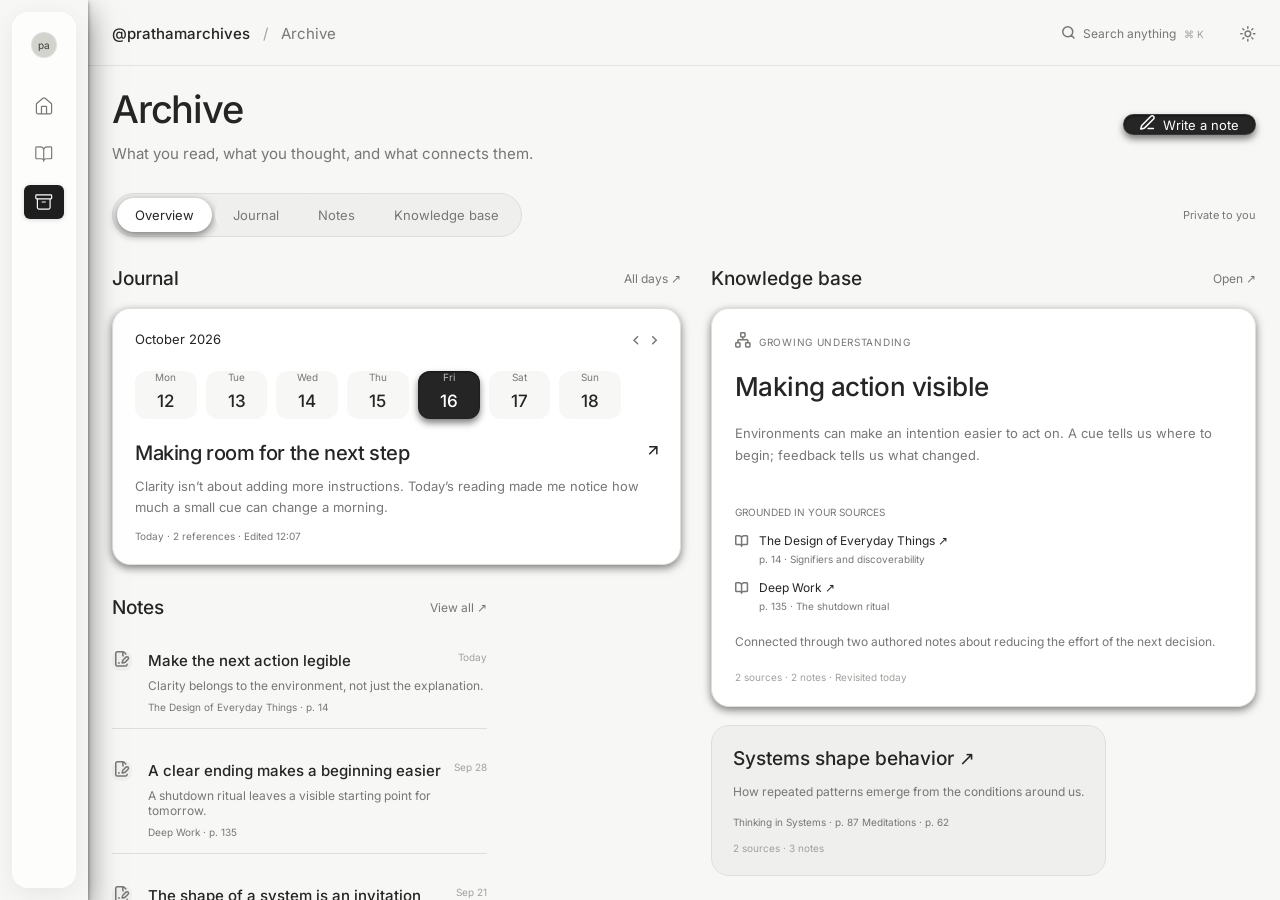
==== commit f05fb04e: "INT-021 / PASS 12: icons thinner + the pfp locks as a component + the unauthorized slot dies — all 1" ====
--- a/design/archive.html
+++ b/design/archive.html
@@ -7,11 +7,11 @@
   <meta name="description" content="Exported from Figma">
   <title>Archive · @prathamarchives</title>
 
-  <link rel="stylesheet" href="styles/tokens.css?v=11">
-  <link rel="stylesheet" href="styles/prototype.css?v=11">
-  <link rel="stylesheet" href="styles/shell.css?v=11">
-  <link rel="stylesheet" href="styles/motion.css?v=11">
-  <script src="motion.js?v=11" defer></script>
+  <link rel="stylesheet" href="styles/tokens.css?v=12">
+  <link rel="stylesheet" href="styles/prototype.css?v=12">
+  <link rel="stylesheet" href="styles/shell.css?v=12">
+  <link rel="stylesheet" href="styles/motion.css?v=12">
+  <script src="motion.js?v=12" defer></script>
 </head>
 <body class="theme-light" data-page="archive.html">
 <div class="archive-320">
@@ -23,29 +23,29 @@
 <div class="avatar-325">
 <p class="text-326"><span class="text-rgb-60-60-58">pa</span></p>
 </div>
+<p class="nav-label">@prathamarchives</p>
 </div>
 <div class="destinations-330">
 <a class="navigation-item-331" href="index.html">
 <div class="house-332">
-<img src="images/vector-333.svg" class="vector-333" alt="vector" />
-</div>
-<p class="text-334"><span class="text-rgb-37-37-37">Home</span></p>
+<img src="images/vector-333.svg?v=12" class="vector-333" alt="vector" />
+</div>
+<p class="text-334 nav-label">Home</p>
 </a>
 <a class="navigation-item-335" href="library.html">
 <div class="book-open-336">
-<img src="images/vector-337.svg" class="vector-337" alt="vector" />
-</div>
-<p class="text-338"><span class="text-rgb-37-37-37">Library</span></p>
+<img src="images/vector-337.svg?v=12" class="vector-337" alt="vector" />
+</div>
+<p class="text-338 nav-label">Library</p>
 </a>
 <a class="navigation-item-339" href="archive.html">
 <div class="archive-340">
-<img src="images/vector-341.svg" class="vector-341" alt="vector" />
-</div>
-<p class="text-342"><span class="text-rgb-37-37-37">Archive</span></p>
+<img src="images/vector-341.svg?v=12" class="vector-341" alt="vector" />
+</div>
+<p class="text-342 nav-label">Archive</p>
 </a>
 </div>
 </div>
-<div class="rail-tools-343"><div class="account-details-327"><p class="text-328">prathamarchives</p><p class="text-329">Personal space</p></div></div>
   </div><!--/rail-panel--></div>
 <div class="archive-content-347">
 <div class="page-heading-348">
--- a/design/styles/shell.css
+++ b/design/styles/shell.css
@@ -20,9 +20,16 @@
      R6). INT-020 REBUILDS THE MOTION SYSTEM (owner: "design this
      system of motion from scratch… expands not bounce… text fades
      in with motion blur… never put the unnecessary texts"): labels
-     become ZERO-LAYOUT absolute overlays, the account block owns
-     the rail's bottom slot (save-state text deleted everywhere),
-     and ALL movement is owned by motion.css's five laws.
+     become ZERO-LAYOUT absolute overlays, and ALL movement is
+     owned by motion.css's five laws. INT-021 LOCKS THE PFP (owner:
+     "lock pfp like a component and not in center but exactly
+     upwards of where these componentes are and just in front of it
+     @prathamarchives and nothing"): the identity row joins the
+     component grid — fixed to the item column's left edge, avatar
+     on the icon axis (NEVER drifts when the rail opens), the
+     handle @prathamarchives as its label overlay; the bottom
+     account slot ("prathamarchives / Personal space") is deleted
+     by owner order — it was an unauthorized move.
    - REFERENCE RHYTHM in the content column (INT-017 scale): 24px
      margins, 24px header top inset, header underline hairline, 20px
      gap to content.
@@ -87,15 +94,28 @@
   z-index: 41;
 }
 
-/* identity: avatar 24px, centered — the rail's only identity mark
-   (INT-020: the account text moved to the bottom slot — the top
-   identity never grows, so nothing above the items ever moves) */
+/* identity: the LOCKED COMPONENT SLOT (INT-021) — the pfp sits in
+   the item column's 40px slot at the nav wrapper's left edge (the
+   exact edge the items occupy), avatar centered on the icon axis
+   (page x 44), 24px row: NOTHING below it moves. The wrapper
+   (navigation-4, shrink-to-fit from its items) is what the panel
+   centers — its width tracks the ITEM widths (40 -> 144 on the
+   one clock), so the wrapper's left edge holds x 24 through the
+   whole expansion and the avatar NEVER moves. (The pass-11 defect:
+   prototype's identity width:100% rode the growing wrapper — the
+   avatar slid 44 -> 96 as the rail opened. FIXED WIDTH, not
+   margin, is the lock.) The handle label anchors to this row via
+   the shared .nav-label overlay. */
 .rail-panel [class^="identity-"] {
-  justify-content: center;
+  position: relative;              /* the handle overlay anchors here */
+  width: var(--ref-rail-item-w);   /* the icon slot — exactly above the nav items, FIXED width */
+  height: var(--ref-rail-avatar);
+  display: flex;
+  flex-direction: row;
+  justify-content: center;         /* the 24px mark centers on the icon axis */
   align-items: center;
   padding: 0;
   gap: 0;
-  flex-direction: column;
   flex: none;
 }
 .rail-panel [class^="avatar-"] {
@@ -174,37 +194,6 @@
 body.theme-light .rail-panel [class^="navigation-item-"].selected svg,
 body.theme-light .rail-panel [class^="navigation-item-"].selected img { filter: brightness(0) invert(1); }
 .rail-panel [class^="navigation-item-"].selected .nav-label { color: var(--ref-rail-pill-glyph); }
-
-/* rail bottom: the ACCOUNT slot (INT-020 — the save-state text
-   "All changes saved" is deleted everywhere by owner order: it
-   never changed a decision; the pin markup is gone with it).
-   The slot's height is reserved in the flow, so the reveal is
-   opacity/blur ONLY (motion.css) — the nav items NEVER move. */
-.rail-panel [class^="rail-tools-"] {
-  margin-top: auto;
-  display: flex;
-  flex-direction: column;
-  align-items: center;
-  gap: 0;
-  padding: 0 0 16px 0;
-  flex: none;
-}
-.rail-panel [class^="rail-tools-"] [class^="account-details-"] {
-  display: flex;
-  flex-direction: column;
-  align-items: center;
-  gap: 3px;
-  text-align: center;
-  white-space: nowrap;
-}
-.rail-panel [class^="rail-tools-"] [class^="account-details-"] p:first-child {
-  color: var(--ref-rail-label);
-  font-size: 12px;
-}
-.rail-panel [class^="rail-tools-"] [class^="account-details-"] p:last-child {
-  color: var(--ref-rail-label-muted);
-  font-size: 11px;
-}
 
 /* ---------- workspace header: the reference's content-column bar ---------- */
 body > div > [class^="study-shell-"] > [class^="workspace-header-"] {
--- a/design/styles/motion.css
+++ b/design/styles/motion.css
@@ -61,23 +61,22 @@
 }
 
 /* ---------- the text reveal: fade in WITH MOTION BLUR ----------
-   Labels (Home / Library / Archive) and the account block
-   (bottom slot) fade in as the rail opens: opacity 0 -> 1,
+   Labels (Home / Library / Archive) and the identity handle
+   (@prathamarchives — INT-021, same overlay, anchored to the
+   locked identity row) fade in as the rail opens: opacity 0 -> 1,
    blur 5px -> 0, slide 12px -> 0 — the text smears in and
    settles sharp (law 2). All on ONE clock, 90ms behind the
    width (law 4). Exit is fast and undelayed so the text is
    gone before the closing rail could ever clip it. The
    overlays hold ZERO layout (law 3 — geometry in shell.css). */
-.rail-panel .nav-label,
-.rail-panel [class^="account-details-"] {
+.rail-panel .nav-label {
   opacity: 0;
   filter: blur(5px);
   transform: translateX(12px);
   pointer-events: none;
   transition: opacity 0.14s ease, transform 0.14s ease, filter 0.14s ease;
 }
-.rail-panel.expanded .nav-label,
-.rail-panel.expanded [class^="account-details-"] {
+.rail-panel.expanded .nav-label {
   opacity: 1;
   filter: blur(0);
   transform: none;
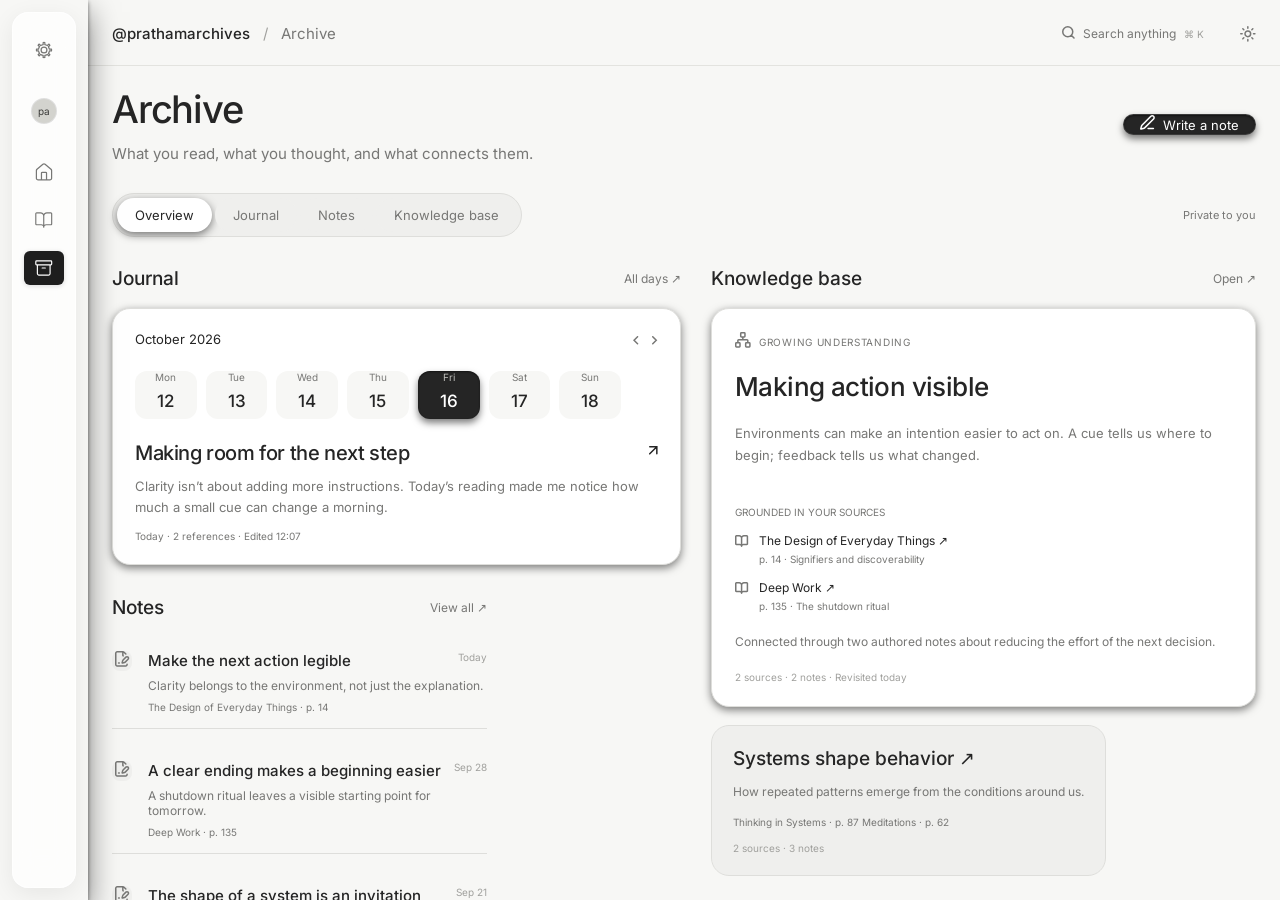
==== commit 6281f5c2: "INT-022 / PASS 13: the handle's font repaired (Times -> the rail's Inter) + the identity moves down " ====
--- a/design/archive.html
+++ b/design/archive.html
@@ -7,11 +7,11 @@
   <meta name="description" content="Exported from Figma">
   <title>Archive · @prathamarchives</title>
 
-  <link rel="stylesheet" href="styles/tokens.css?v=12">
-  <link rel="stylesheet" href="styles/prototype.css?v=12">
-  <link rel="stylesheet" href="styles/shell.css?v=12">
-  <link rel="stylesheet" href="styles/motion.css?v=12">
-  <script src="motion.js?v=12" defer></script>
+  <link rel="stylesheet" href="styles/tokens.css?v=13">
+  <link rel="stylesheet" href="styles/prototype.css?v=13">
+  <link rel="stylesheet" href="styles/shell.css?v=13">
+  <link rel="stylesheet" href="styles/motion.css?v=13">
+  <script src="motion.js?v=13" defer></script>
 </head>
 <body class="theme-light" data-page="archive.html">
 <div class="archive-320">
@@ -19,6 +19,12 @@
 <div class="expanded-navigation-322">
 <div class="rail-panel">
 <div class="navigation-323">
+<a class="navigation-item-settings" href="#">
+<div class="gear-settings">
+<img src="images/vector-settings-light.svg?v=13" class="vector-settings" alt="Settings" />
+</div>
+<p class="nav-label">Settings</p>
+</a>
 <div class="identity-324">
 <div class="avatar-325">
 <p class="text-326"><span class="text-rgb-60-60-58">pa</span></p>
@@ -28,19 +34,19 @@
 <div class="destinations-330">
 <a class="navigation-item-331" href="index.html">
 <div class="house-332">
-<img src="images/vector-333.svg?v=12" class="vector-333" alt="vector" />
+<img src="images/vector-333.svg?v=13" class="vector-333" alt="vector" />
 </div>
 <p class="text-334 nav-label">Home</p>
 </a>
 <a class="navigation-item-335" href="library.html">
 <div class="book-open-336">
-<img src="images/vector-337.svg?v=12" class="vector-337" alt="vector" />
+<img src="images/vector-337.svg?v=13" class="vector-337" alt="vector" />
 </div>
 <p class="text-338 nav-label">Library</p>
 </a>
 <a class="navigation-item-339" href="archive.html">
 <div class="archive-340">
-<img src="images/vector-341.svg?v=12" class="vector-341" alt="vector" />
+<img src="images/vector-341.svg?v=13" class="vector-341" alt="vector" />
 </div>
 <p class="text-342 nav-label">Archive</p>
 </a>
--- a/design/styles/shell.css
+++ b/design/styles/shell.css
@@ -29,7 +29,16 @@
      on the icon axis (NEVER drifts when the rail opens), the
      handle @prathamarchives as its label overlay; the bottom
      account slot ("prathamarchives / Personal space") is deleted
-     by owner order — it was an unauthorized move.
+     by owner order — it was an unauthorized move. INT-022 (owner
+     turn 22): the handle's render REPAIRED (the shared label rule
+     never set a font-family and the handle carries no export
+     text-N class — it fell through to Times, the "you changed
+     the font" defect; the rule now pins the rail's own Inter),
+     the identity component moved DOWN (margin-top = the section-
+     break token — the Settings row takes the top slot), and a
+     SETTINGS section shipped above the identity (owner: "add a
+     settings icon and section on top of it") — an ordinary nav
+     row: every generic rule, no new motion.
    - REFERENCE RHYTHM in the content column (INT-017 scale): 24px
      margins, 24px header top inset, header underline hairline, 20px
      gap to content.
@@ -105,11 +114,18 @@
    prototype's identity width:100% rode the growing wrapper — the
    avatar slid 44 -> 96 as the rail opened. FIXED WIDTH, not
    margin, is the lock.) The handle label anchors to this row via
-   the shared .nav-label overlay. */
+   the shared .nav-label overlay.
+   INT-022: the component moves DOWN — margin-top = the existing
+   section-break token (--ref-rail-first-gap), because the owner
+   ordered the Settings row into the top slot above it. VERTICAL
+   margin only: the x44 axis lock and the wrapper-left invariant
+   are untouched, and the identity keeps its ordered position
+   exactly above the nav items (same 32px gap as before). */
 .rail-panel [class^="identity-"] {
   position: relative;              /* the handle overlay anchors here */
   width: var(--ref-rail-item-w);   /* the icon slot — exactly above the nav items, FIXED width */
   height: var(--ref-rail-avatar);
+  margin-top: var(--ref-rail-first-gap);  /* INT-022: pushed below the Settings row (owner order — vertical only, the x-axis lock holds) */
   display: flex;
   flex-direction: row;
   justify-content: center;         /* the 24px mark centers on the icon axis */
@@ -177,9 +193,20 @@
   align-items: center;
   white-space: nowrap;
   color: var(--ref-rail-label);
+  font-family: var(--font-family-inter);  /* INT-022: the handle + Settings labels carry no export text-N class — without this they fell to Times (the "changed the font" defect) */
   font-size: 12px;             /* INT-019: 13 -> 12 — lighter, no bold anywhere in the rail */
   font-weight: 400;
   line-height: 1;
+}
+/* INT-022: the HANDLE anchors to the AVATAR's edge, not the slot's.
+   Owner: "just in front of it @prathamarchives" — the pfp is a solid
+   24px mark (sparse 18px icons need the slot edge + 12; a filled disc
+   takes the label-gap token off its own edge), and the slot-based
+   start (left 52) pushed Inter's 106px string into the panel's clip
+   (tail cut 2.2px — the "messed up sizing" the owner flagged).
+   left = avatar right edge + the shared label-gap token = 44. */
+.rail-panel [class^="identity-"] .nav-label {
+  left: calc((var(--ref-rail-item-w) + var(--ref-rail-avatar)) / 2 + var(--ref-rail-label-gap));
 }
 
 /* selection: the INK pill (INT-018) — inverted glyph via CSS filter,
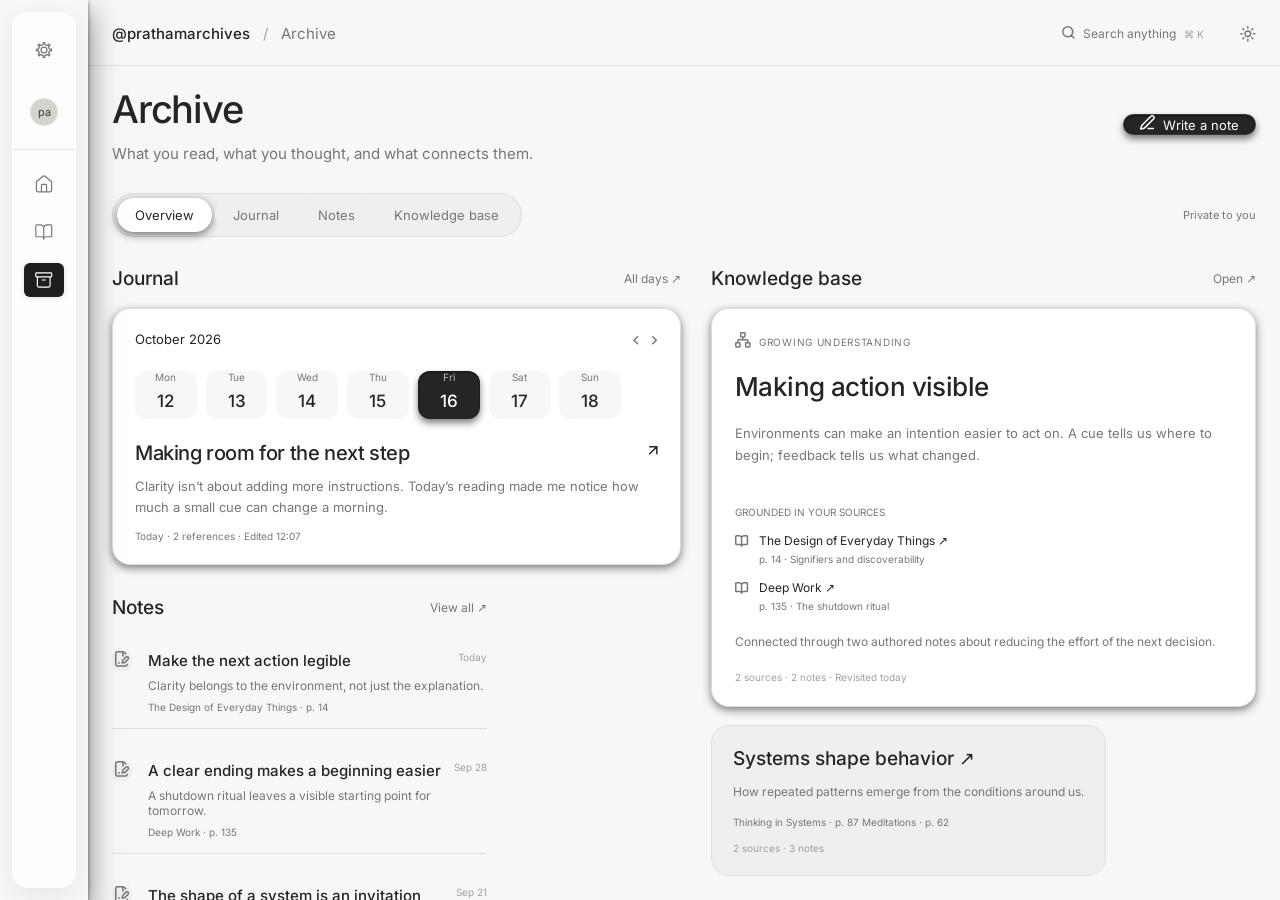
==== commit 2d2608ab: "INT-023 / PASS 14: the account block replicated from the turn-23 reference — forensics: 5 PIL/VLM pa" ====
--- a/design/archive.html
+++ b/design/archive.html
@@ -7,11 +7,11 @@
   <meta name="description" content="Exported from Figma">
   <title>Archive · @prathamarchives</title>
 
-  <link rel="stylesheet" href="styles/tokens.css?v=13">
-  <link rel="stylesheet" href="styles/prototype.css?v=13">
-  <link rel="stylesheet" href="styles/shell.css?v=13">
-  <link rel="stylesheet" href="styles/motion.css?v=13">
-  <script src="motion.js?v=13" defer></script>
+  <link rel="stylesheet" href="styles/tokens.css?v=14">
+  <link rel="stylesheet" href="styles/prototype.css?v=14">
+  <link rel="stylesheet" href="styles/shell.css?v=14">
+  <link rel="stylesheet" href="styles/motion.css?v=14">
+  <script src="motion.js?v=14" defer></script>
 </head>
 <body class="theme-light" data-page="archive.html">
 <div class="archive-320">
@@ -21,7 +21,7 @@
 <div class="navigation-323">
 <a class="navigation-item-settings" href="#">
 <div class="gear-settings">
-<img src="images/vector-settings-light.svg?v=13" class="vector-settings" alt="Settings" />
+<img src="images/vector-settings-light.svg?v=14" class="vector-settings" alt="Settings" />
 </div>
 <p class="nav-label">Settings</p>
 </a>
@@ -31,22 +31,23 @@
 </div>
 <p class="nav-label">@prathamarchives</p>
 </div>
+<div class="rail-divider"></div>
 <div class="destinations-330">
 <a class="navigation-item-331" href="index.html">
 <div class="house-332">
-<img src="images/vector-333.svg?v=13" class="vector-333" alt="vector" />
+<img src="images/vector-333.svg?v=14" class="vector-333" alt="vector" />
 </div>
 <p class="text-334 nav-label">Home</p>
 </a>
 <a class="navigation-item-335" href="library.html">
 <div class="book-open-336">
-<img src="images/vector-337.svg?v=13" class="vector-337" alt="vector" />
+<img src="images/vector-337.svg?v=14" class="vector-337" alt="vector" />
 </div>
 <p class="text-338 nav-label">Library</p>
 </a>
 <a class="navigation-item-339" href="archive.html">
 <div class="archive-340">
-<img src="images/vector-341.svg?v=13" class="vector-341" alt="vector" />
+<img src="images/vector-341.svg?v=14" class="vector-341" alt="vector" />
 </div>
 <p class="text-342 nav-label">Archive</p>
 </a>
--- a/design/styles/tokens.css
+++ b/design/styles/tokens.css
@@ -67,7 +67,9 @@
   /* ---- INT-017: reference rail geometry, desktop-recalibrated ----
      (INT-016 measured it; ratios below = the reference's own) */
   --ref-rail-w: 64px;           /* INT-019: was 72 — the column slims with its contents */
-  --ref-rail-avatar: 24px;      /* INT-019: was 30 — much smaller, lighter identity mark */
+  --ref-rail-avatar: 26px;      /* INT-023: was 24 — the turn-23 account-block reference
+                                   runs its avatar at 0.40 x rail (44/110); 26/64 = 0.406.
+                                   The identity slot + handle anchor ride this token. */
   --ref-rail-avatar-inset: 20px;/* INT-019: was 25 */
   --ref-rail-item-w: 40px;      /* INT-019: was 49 — much smaller component set */
   --ref-rail-item-h: 34px;      /* INT-019: was 41 */
@@ -88,6 +90,8 @@
   --ref-glass-blur: 20px;       /* frosted strength (refs 12-24) */
   --ref-rail-item-w-open: 144px;/* INT-019: the icon+label row when expanded */
   --ref-rail-label-gap: 12px;   /* INT-020: fixed icon -> label offset (the label is a zero-layout overlay) */
+  --ref-rail-acct-divider-gap: 24px;  /* INT-023: avatar bottom -> divider (ref 41/44 x avatar) */
+  --ref-rail-post-divider-gap: 17px; /* INT-023: divider -> first nav row (ref 29/44 x avatar) */
 }
 
 /* page canvas: the artifact framing died (INT-016 "make it full page")
--- a/design/styles/shell.css
+++ b/design/styles/shell.css
@@ -140,14 +140,52 @@
   flex: none;
   box-shadow: 0 0 0 1px var(--ref-avatar-ring);
 }
-.rail-panel [class^="avatar-"] p { white-space: nowrap; font-size: 10px; }
+.rail-panel [class^="avatar-"] p { white-space: nowrap; font-size: 11px; }  /* INT-023: 10 -> 11 — the monogram scales with the 26px avatar */
+
+/* INT-023: the account divider — the turn-23 reference's missing component.
+   The ref runs a full-width hairline (229,230,232 on 246,247,249 — 7%) 41/44
+   of an avatar below the account block, then 29/44 to the list: the account
+   header is SEPARATED from the nav, not stacked into it (the audit's "no
+   divider, the block and Home bleed into each other").
+   GEOMETRY LAW: the element in flow is a ZERO-WIDTH-IMPACT spacer — 40px wide
+   (the item slot, never wider than the items) holding exactly 1px of flow
+   height for the rhythm. The visible line is its ::after, ABSOLUTELY
+   positioned, because the nav wrapper is shrink-to-fit: a 64px-wide flow child
+   (or -12px margin tricks) would widen the wrapper, break the wrapper-left
+   invariant (page x24) and drag the avatar off the x44 axis — the INT-021
+   drift class. The ::after is ignored by fit-content: left -12 reaches from
+   the wrapper's left edge (x24) back to the panel's left edge (x12) FLUSH,
+   and its width rides the token pair 64/168 on the one clock (motion.css).
+   Vertical: 24 below the avatar (--ref-rail-acct-divider-gap), 17 above the
+   first row (--ref-rail-post-divider-gap) — total 42 = the ref's 70 x 26/44. */
+.rail-panel .rail-divider {
+  position: relative;                  /* the containing block for the line */
+  height: 1px;
+  width: var(--ref-rail-item-w);       /* the item slot — zero wrapper impact */
+  margin: var(--ref-rail-acct-divider-gap) 0 0 0;
+  background: none;
+  border: none;
+  border-radius: 0;
+  flex: none;
+  align-self: flex-start;
+  padding: 0;
+}
+.rail-panel .rail-divider::after {
+  content: "";
+  position: absolute;                  /* out of flow — fit-content never sees it */
+  top: 0;
+  left: -12px;                         /* wrapper left (x24) - 12 = the panel's left edge, flush */
+  width: var(--ref-rail-w);            /* 64 collapsed -> 168 expanded (motion.css, the one clock) */
+  height: 1px;
+  background: var(--ref-header-line);
+}
 
 /* destinations: icon rows that gain labels on expansion (icon axis never moves) */
 .rail-panel [class^="navigation-"] { gap: 0; padding: 0; }
 .rail-panel [class^="destinations-"] {
   align-items: center;
   gap: calc(var(--ref-rail-pitch) - var(--ref-rail-item-h));
-  margin-top: var(--ref-rail-first-gap);
+  margin-top: var(--ref-rail-post-divider-gap);  /* INT-023: was 32 — the divider now owns the account->nav rhythm (ref 29/44 x avatar) */
   padding: 0;
 }
 .rail-panel [class^="navigation-item-"] {
--- a/design/styles/motion.css
+++ b/design/styles/motion.css
@@ -58,6 +58,19 @@
 }
 .rail-panel.expanded [class^="navigation-item-"] {
   width: var(--ref-rail-item-w-open);
+}
+
+/* ---------- the account divider's line: rides the one clock ----------
+   INT-023: the rail's width transition and the divider line's width
+   share the SAME curve and duration (law 4 — one clock), both driven
+   by the single .expanded class flip on the same frame, so the line
+   tracks the panel's growing edge in lockstep and never lags short.
+   One transition stack, width only (law 5). */
+.rail-panel .rail-divider::after {
+  transition: width 0.3s cubic-bezier(0.32, 0.72, 0, 1);
+}
+.rail-panel.expanded .rail-divider::after {
+  width: var(--ref-rail-expanded);
 }
 
 /* ---------- the text reveal: fade in WITH MOTION BLUR ----------
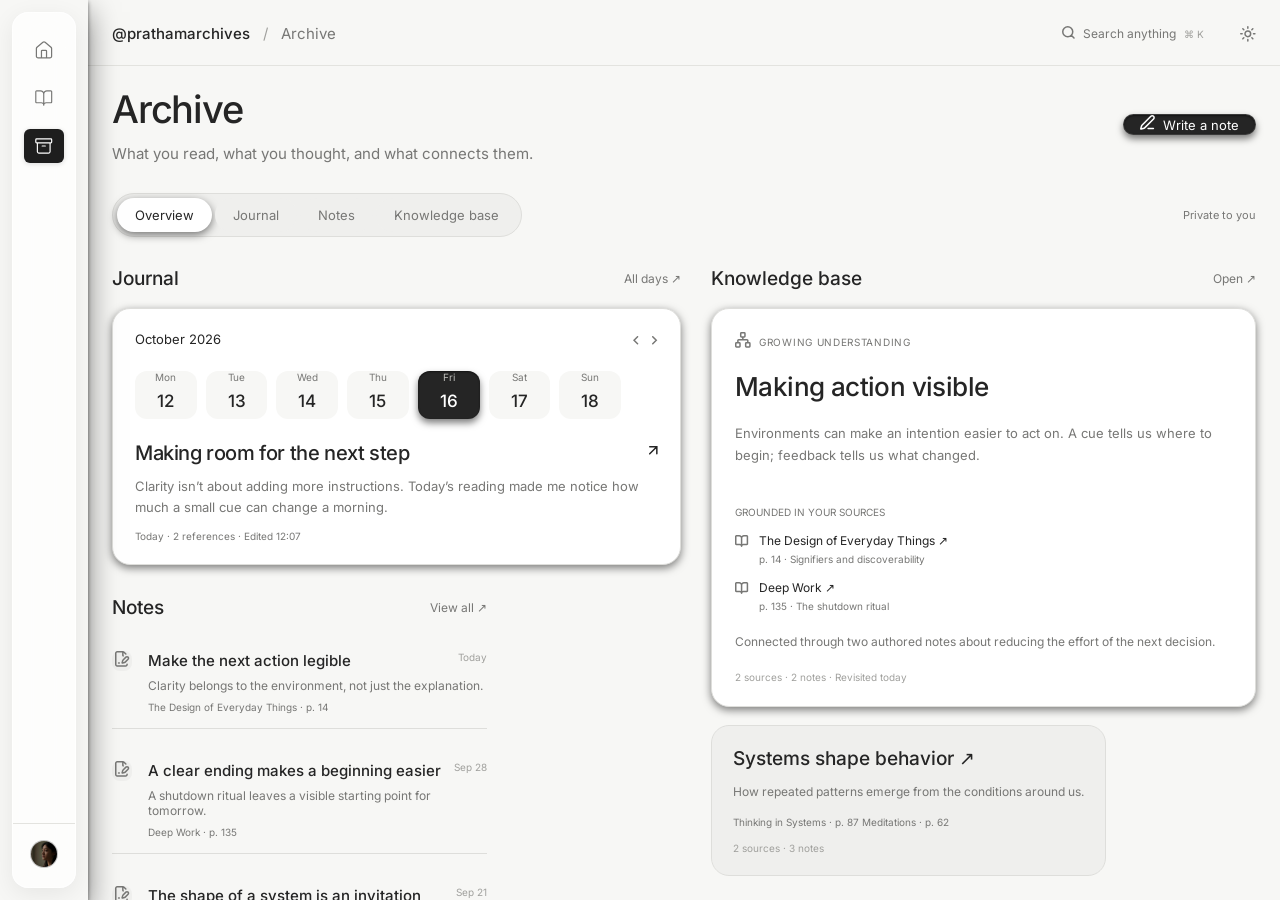
==== commit fd13038d: "INT-024 / PASS 15: settings removed; the account at the rail's end with the line over it; components" ====
--- a/design/archive.html
+++ b/design/archive.html
@@ -7,11 +7,11 @@
   <meta name="description" content="Exported from Figma">
   <title>Archive · @prathamarchives</title>
 
-  <link rel="stylesheet" href="styles/tokens.css?v=14">
-  <link rel="stylesheet" href="styles/prototype.css?v=14">
-  <link rel="stylesheet" href="styles/shell.css?v=14">
-  <link rel="stylesheet" href="styles/motion.css?v=14">
-  <script src="motion.js?v=14" defer></script>
+  <link rel="stylesheet" href="styles/tokens.css?v=15">
+  <link rel="stylesheet" href="styles/prototype.css?v=15">
+  <link rel="stylesheet" href="styles/shell.css?v=15">
+  <link rel="stylesheet" href="styles/motion.css?v=15">
+  <script src="motion.js?v=15" defer></script>
 </head>
 <body class="theme-light" data-page="archive.html">
 <div class="archive-320">
@@ -19,38 +19,32 @@
 <div class="expanded-navigation-322">
 <div class="rail-panel">
 <div class="navigation-323">
-<a class="navigation-item-settings" href="#">
-<div class="gear-settings">
-<img src="images/vector-settings-light.svg?v=14" class="vector-settings" alt="Settings" />
-</div>
-<p class="nav-label">Settings</p>
-</a>
-<div class="identity-324">
-<div class="avatar-325">
-<p class="text-326"><span class="text-rgb-60-60-58">pa</span></p>
-</div>
-<p class="nav-label">@prathamarchives</p>
-</div>
-<div class="rail-divider"></div>
 <div class="destinations-330">
 <a class="navigation-item-331" href="index.html">
 <div class="house-332">
-<img src="images/vector-333.svg?v=14" class="vector-333" alt="vector" />
+<img src="images/vector-333.svg?v=15" class="vector-333" alt="vector" />
 </div>
 <p class="text-334 nav-label">Home</p>
 </a>
 <a class="navigation-item-335" href="library.html">
 <div class="book-open-336">
-<img src="images/vector-337.svg?v=14" class="vector-337" alt="vector" />
+<img src="images/vector-337.svg?v=15" class="vector-337" alt="vector" />
 </div>
 <p class="text-338 nav-label">Library</p>
 </a>
 <a class="navigation-item-339" href="archive.html">
 <div class="archive-340">
-<img src="images/vector-341.svg?v=14" class="vector-341" alt="vector" />
+<img src="images/vector-341.svg?v=15" class="vector-341" alt="vector" />
 </div>
 <p class="text-342 nav-label">Archive</p>
 </a>
+</div>
+<div class="rail-divider"></div>
+<div class="identity-324">
+<div class="avatar-325">
+<img class="avatar-img" src="images/pfp.png?v=15" alt="@prathamarchives" />
+</div>
+<p class="nav-label">@prathamarchives</p>
 </div>
 </div>
   </div><!--/rail-panel--></div>
--- a/design/styles/tokens.css
+++ b/design/styles/tokens.css
@@ -90,8 +90,14 @@
   --ref-glass-blur: 20px;       /* frosted strength (refs 12-24) */
   --ref-rail-item-w-open: 144px;/* INT-019: the icon+label row when expanded */
   --ref-rail-label-gap: 12px;   /* INT-020: fixed icon -> label offset (the label is a zero-layout overlay) */
-  --ref-rail-acct-divider-gap: 24px;  /* INT-023: avatar bottom -> divider (ref 41/44 x avatar) */
-  --ref-rail-post-divider-gap: 17px; /* INT-023: divider -> first nav row (ref 29/44 x avatar) */
+  --ref-rail-identity-label-gap: 8px;  /* INT-024: handle -> pfp gap, tightened 12 -> 8 (owner: "pull
+                                         @prathamarchives bit closer to the pfp"; the shared 12px label-gap
+                                         of the nav rows is untouched — different anchor law) */
+  /* --ref-rail-acct-divider-gap: 24px — RETIRED INT-024: the ref's account-
+     adjacent divider rhythm; the divider now sits OVER the account at the
+     rail's end (owner order), its above-gap is the auto push, its below-gap
+     rides --ref-rail-post-divider-gap. Kept here as trail. */
+  --ref-rail-post-divider-gap: 17px; /* INT-023: divider -> next content (ref 29/44 x avatar); INT-024: also the line -> avatar gap at the rail's end */
 }
 
 /* page canvas: the artifact framing died (INT-016 "make it full page")
--- a/design/styles/shell.css
+++ b/design/styles/shell.css
@@ -38,7 +38,13 @@
      break token — the Settings row takes the top slot), and a
      SETTINGS section shipped above the identity (owner: "add a
      settings icon and section on top of it") — an ordinary nav
-     row: every generic rule, no new motion.
+     row: every generic rule, no new motion. INT-024 (owner turn 24)
+     SUPersedes the slot order: the Settings row is REMOVED by owner
+     order; the account (pfp + handle) moves to the BOTTOM/end of
+     the rail with the divider line OVER it; the nav components stay
+     fixed at the top. The handle pulls closer to the pfp (gap 12 ->
+     8, dedicated token) and the monogram becomes a real pfp image
+     (round-cropped, riding the same 26px slot + axis lock).
    - REFERENCE RHYTHM in the content column (INT-017 scale): 24px
      margins, 24px header top inset, header underline hairline, 20px
      gap to content.
@@ -92,7 +98,7 @@
   display: flex;
   flex-direction: column;
   align-items: center;
-  padding: var(--ref-rail-avatar-inset) 0 0 0;
+  padding: var(--ref-rail-avatar-inset) 0 var(--ref-rail-avatar-inset) 0;  /* INT-024: bottom inset added — the account now lives at the rail's end */
   background-color: var(--ref-rail-bg);
   backdrop-filter: blur(var(--ref-glass-blur));
   -webkit-backdrop-filter: blur(var(--ref-glass-blur));
@@ -115,17 +121,21 @@
    avatar slid 44 -> 96 as the rail opened. FIXED WIDTH, not
    margin, is the lock.) The handle label anchors to this row via
    the shared .nav-label overlay.
-   INT-022: the component moves DOWN — margin-top = the existing
-   section-break token (--ref-rail-first-gap), because the owner
-   ordered the Settings row into the top slot above it. VERTICAL
-   margin only: the x44 axis lock and the wrapper-left invariant
-   are untouched, and the identity keeps its ordered position
-   exactly above the nav items (same 32px gap as before). */
+   INT-024 (owner turn 24): the component moves to the BOTTOM/END of
+   the rail — "move the pfp/account at the bottom/end of the sidebar
+   with the line over it that divides it. and the components fix on
+   their place at top". The nav wrapper (navigation-4) now FILLS the
+   panel height (flex: 1 — the one flow child), and the divider's
+   margin-top: auto pushes [divider -> identity] to the bottom. The
+   identity's margin-top = the ref's divider->content rhythm token
+   (17px) because the line now sits OVER the account. VERTICAL moves
+   only: the x44 axis lock and the wrapper-left invariant are
+   untouched, and the Settings row is deleted entirely (owner order). */
 .rail-panel [class^="identity-"] {
   position: relative;              /* the handle overlay anchors here */
-  width: var(--ref-rail-item-w);   /* the icon slot — exactly above the nav items, FIXED width */
+  width: var(--ref-rail-item-w);   /* the icon slot — exactly aligned with the nav items' column, FIXED width */
   height: var(--ref-rail-avatar);
-  margin-top: var(--ref-rail-first-gap);  /* INT-022: pushed below the Settings row (owner order — vertical only, the x-axis lock holds) */
+  margin-top: var(--ref-rail-post-divider-gap);  /* INT-024: 17px below the line over it (the ref's divider->content rhythm) */
   display: flex;
   flex-direction: row;
   justify-content: center;         /* the 24px mark centers on the icon axis */
@@ -140,13 +150,21 @@
   flex: none;
   box-shadow: 0 0 0 1px var(--ref-avatar-ring);
 }
-.rail-panel [class^="avatar-"] p { white-space: nowrap; font-size: 11px; }  /* INT-023: 10 -> 11 — the monogram scales with the 26px avatar */
+.rail-panel [class^="avatar-"] img.avatar-img {  /* INT-024: a real pfp image replaces the monogram (owner: "add a random pfp") */
+  display: block;
+  width: 100%;
+  height: 100%;
+  object-fit: cover;                  /* fills the 26px disc, any aspect source */
+  border-radius: 50%;                 /* the circular crop — the ring shadow on the slot reads as its edge */
+}
 
 /* INT-023: the account divider — the turn-23 reference's missing component.
-   The ref runs a full-width hairline (229,230,232 on 246,247,249 — 7%) 41/44
-   of an avatar below the account block, then 29/44 to the list: the account
-   header is SEPARATED from the nav, not stacked into it (the audit's "no
-   divider, the block and Home bleed into each other").
+   The ref runs a full-width hairline (229,230,232 on 246,247,249 — 7%) that
+   SEPARATES the account from the nav: "the block and Home bleed into each
+   other" was the audit's delta. INT-024 (owner: "with the line over it that
+   divides it") moves the divider OVER the account block at the rail's END:
+   the nav list stays fixed at top, the divider + identity sink to the bottom
+   via the divider's margin-top: auto (the wrapper now fills the panel).
    GEOMETRY LAW: the element in flow is a ZERO-WIDTH-IMPACT spacer — 40px wide
    (the item slot, never wider than the items) holding exactly 1px of flow
    height for the rhythm. The visible line is its ::after, ABSOLUTELY
@@ -156,13 +174,14 @@
    drift class. The ::after is ignored by fit-content: left -12 reaches from
    the wrapper's left edge (x24) back to the panel's left edge (x12) FLUSH,
    and its width rides the token pair 64/168 on the one clock (motion.css).
-   Vertical: 24 below the avatar (--ref-rail-acct-divider-gap), 17 above the
-   first row (--ref-rail-post-divider-gap) — total 42 = the ref's 70 x 26/44. */
+   Vertical: 17 below the line to the avatar (--ref-rail-post-divider-gap,
+   the ref's divider->content rhythm), the auto margin above owns the free
+   space between the nav list and the account block. */
 .rail-panel .rail-divider {
   position: relative;                  /* the containing block for the line */
   height: 1px;
   width: var(--ref-rail-item-w);       /* the item slot — zero wrapper impact */
-  margin: var(--ref-rail-acct-divider-gap) 0 0 0;
+  margin: auto 0 0 0;                 /* INT-024: the bottom push — line + account sink to the rail's end */
   background: none;
   border: none;
   border-radius: 0;
@@ -181,11 +200,18 @@
 }
 
 /* destinations: icon rows that gain labels on expansion (icon axis never moves) */
-.rail-panel [class^="navigation-"] { gap: 0; padding: 0; }
+/* INT-024: the wrapper FILLS the panel (flex: 1, vertical only — its
+   width stays shrink-to-fit from its items, so the wrapper-left
+   invariant x24 and the avatar axis x44 hold) so the divider's auto
+   margin can push the account block to the rail's end.
+   SCOPED to the DIRECT child: [class^="navigation-"] would also match
+   the navigation-item-* rows (grandchildren) — flex:1 on those would
+   stretch the list (the selector-prefix hazard, caught pre-ship). */
+.rail-panel > [class^="navigation-"] { gap: 0; padding: 0; flex: 1 1 auto; min-height: 0; }
 .rail-panel [class^="destinations-"] {
   align-items: center;
   gap: calc(var(--ref-rail-pitch) - var(--ref-rail-item-h));
-  margin-top: var(--ref-rail-post-divider-gap);  /* INT-023: was 32 — the divider now owns the account->nav rhythm (ref 29/44 x avatar) */
+  margin-top: 0;  /* INT-024: the components FIX AT THE TOP — the panel's 20px inset owns the first row's air */
   padding: 0;
 }
 .rail-panel [class^="navigation-item-"] {
@@ -238,13 +264,17 @@
 }
 /* INT-022: the HANDLE anchors to the AVATAR's edge, not the slot's.
    Owner: "just in front of it @prathamarchives" — the pfp is a solid
-   24px mark (sparse 18px icons need the slot edge + 12; a filled disc
-   takes the label-gap token off its own edge), and the slot-based
-   start (left 52) pushed Inter's 106px string into the panel's clip
-   (tail cut 2.2px — the "messed up sizing" the owner flagged).
-   left = avatar right edge + the shared label-gap token = 44. */
+   filled disc (takes the label gap off its own edge, unlike the sparse
+   18px icons), and the slot-based start (left 52) pushed Inter's 106px
+   string into the panel's clip (tail cut 2.2px — the "messed up
+   sizing" the owner flagged).
+   INT-024 (owner: "pull @prathamarchives bit closer to the pfp"): the
+   identity's gap tightens 12 -> 8 via its OWN token (the shared 12px
+   label-gap of Home/Library/Archive is untouched — their anchor is a
+   different law). Clip check at 1440: handle x65 + 109px string = 174,
+   panel edge 180 — 6px clear. */
 .rail-panel [class^="identity-"] .nav-label {
-  left: calc((var(--ref-rail-item-w) + var(--ref-rail-avatar)) / 2 + var(--ref-rail-label-gap));
+  left: calc((var(--ref-rail-item-w) + var(--ref-rail-avatar)) / 2 + var(--ref-rail-identity-label-gap));
 }
 
 /* selection: the INK pill (INT-018) — inverted glyph via CSS filter,
@@ -290,9 +320,16 @@
 
 /* reader: header / reading heading / prose — prose scrolls in place.
    The scroll container spans the content column (scrollbar at the real
-   edge); the measure stays 640 by centering the page's children. */
-.study-shell-499 { grid-template-rows: auto auto minmax(0, 1fr); }
-.study-shell-499 > .workspace-header-622 { grid-column: 2; grid-row: 1; }
+   edge); the measure stays 640 by centering the page's children.
+   INT-024 DEFECT FIX (pre-existing, from the 6-page render sweep): the
+   3-row template was declared at class specificity (0,1,0) and the base
+   shell rule body > div > [class^="study-shell-"] (0,1,1) SILENTLY won —
+   row 3 went implicit, grid-row: 1 / -1 spanned only rows 1-2, and the
+   rail measured 114.78px tall (panel 90.8 — everything past the second
+   row clipped by overflow:hidden since INT-016). The bump to
+   body > div .study-shell-499 (0,1,2) restores the 3 explicit rows. */
+body > div .study-shell-499 { grid-template-rows: auto auto minmax(0, 1fr); }
+body > div .study-shell-499 > .workspace-header-622 { grid-column: 2; grid-row: 1; }
 .study-shell-499 > .reader-heading-610 {
   grid-column: 2; grid-row: 2; min-width: 0;
   width: min(880px, 100%);
@@ -308,8 +345,11 @@
 }
 .reading-page-594 > * { max-width: 640px; margin-left: auto; margin-right: auto; }
 
-/* journal: header / authored page (scrolls) / day navigation */
-.study-shell-175 { grid-template-rows: auto minmax(0, 1fr) auto; position: relative; }
+/* journal: header / authored page (scrolls) / day navigation.
+   INT-024 DEFECT FIX: same specificity inversion as the reader shell —
+   the 3rd row (day nav) went implicit and the rail stood 882px (18px
+   short) since INT-016. Bumped to (0,1,2) — the rail spans 1 / -1 again. */
+body > div .study-shell-175 { grid-template-rows: auto minmax(0, 1fr) auto; position: relative; }
 .study-shell-175 > .workspace-header-306 { grid-column: 2; grid-row: 1; }
 .study-shell-175 > .authored-day-page-284 {
   grid-column: 2; grid-row: 2;
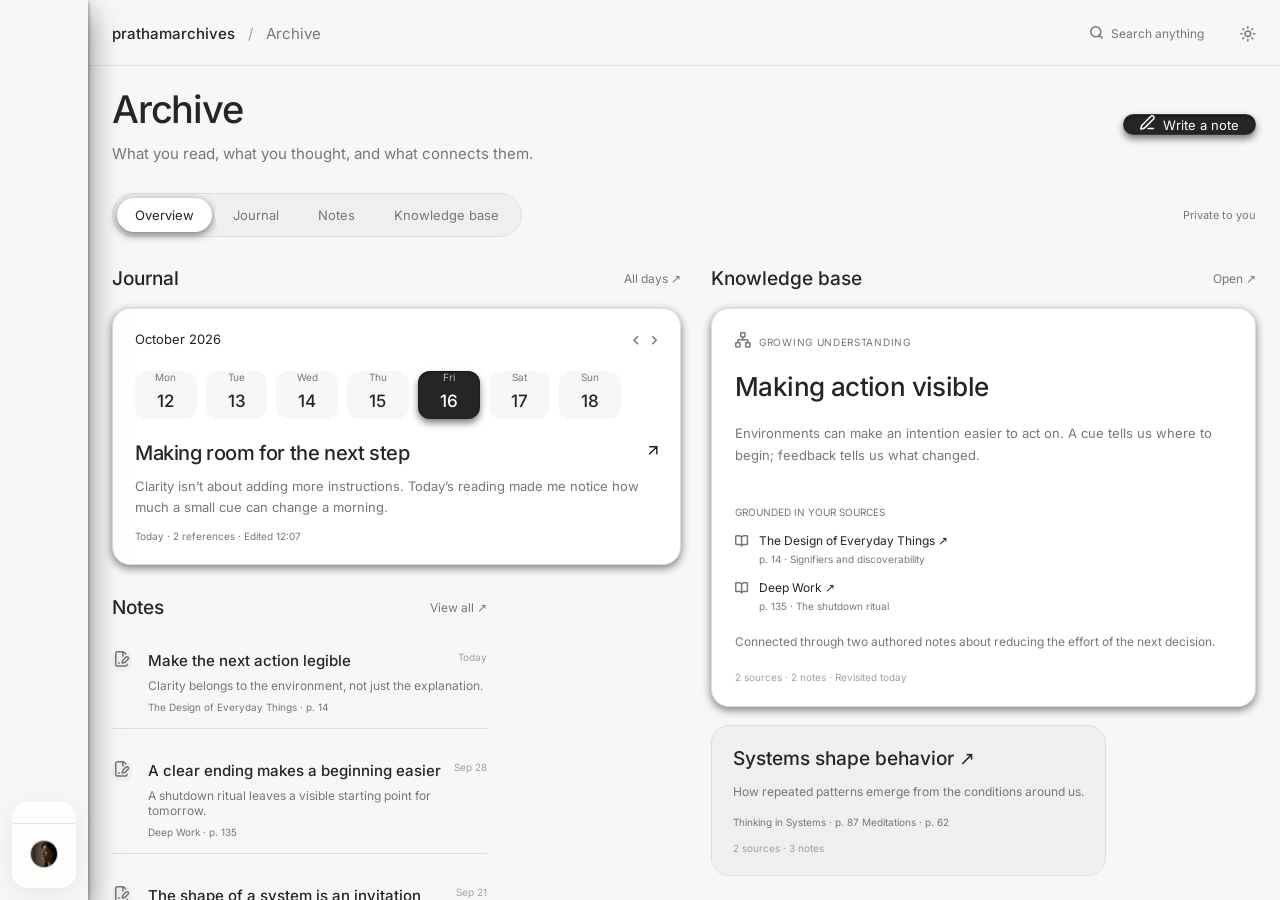
==== commit b802e2a0: "INT-025 / pass 16: @ dropped; nav struck (bottom account chip, drift fixed by construction); homepag" ====
--- a/design/archive.html
+++ b/design/archive.html
@@ -5,13 +5,13 @@
   <meta charset="UTF-8">
   <meta name="viewport" content="width=device-width, initial-scale=1.0">
   <meta name="description" content="Exported from Figma">
-  <title>Archive · @prathamarchives</title>
+  <title>Archive · prathamarchives</title>
 
-  <link rel="stylesheet" href="styles/tokens.css?v=15">
-  <link rel="stylesheet" href="styles/prototype.css?v=15">
-  <link rel="stylesheet" href="styles/shell.css?v=15">
-  <link rel="stylesheet" href="styles/motion.css?v=15">
-  <script src="motion.js?v=15" defer></script>
+  <link rel="stylesheet" href="styles/tokens.css?v=16">
+  <link rel="stylesheet" href="styles/prototype.css?v=16">
+  <link rel="stylesheet" href="styles/shell.css?v=16">
+  <link rel="stylesheet" href="styles/motion.css?v=16">
+  <script src="motion.js?v=16" defer></script>
 </head>
 <body class="theme-light" data-page="archive.html">
 <div class="archive-320">
@@ -19,32 +19,12 @@
 <div class="expanded-navigation-322">
 <div class="rail-panel">
 <div class="navigation-323">
-<div class="destinations-330">
-<a class="navigation-item-331" href="index.html">
-<div class="house-332">
-<img src="images/vector-333.svg?v=15" class="vector-333" alt="vector" />
-</div>
-<p class="text-334 nav-label">Home</p>
-</a>
-<a class="navigation-item-335" href="library.html">
-<div class="book-open-336">
-<img src="images/vector-337.svg?v=15" class="vector-337" alt="vector" />
-</div>
-<p class="text-338 nav-label">Library</p>
-</a>
-<a class="navigation-item-339" href="archive.html">
-<div class="archive-340">
-<img src="images/vector-341.svg?v=15" class="vector-341" alt="vector" />
-</div>
-<p class="text-342 nav-label">Archive</p>
-</a>
-</div>
 <div class="rail-divider"></div>
 <div class="identity-324">
 <div class="avatar-325">
-<img class="avatar-img" src="images/pfp.png?v=15" alt="@prathamarchives" />
-</div>
-<p class="nav-label">@prathamarchives</p>
+<img class="avatar-img" src="images/pfp.png?v=16" alt="prathamarchives" />
+</div>
+<p class="nav-label">prathamarchives</p>
 </div>
 </div>
   </div><!--/rail-panel--></div>
@@ -249,7 +229,7 @@
 </div>
 <div class="workspace-header-484">
 <div class="location-485">
-<p class="text-486"><span class="text-rgb-37-37-37">@prathamarchives</span></p>
+<p class="text-486"><span class="text-rgb-37-37-37">prathamarchives</span></p>
 <p class="text-487"><span class="text-rgb-160-160-157">/</span></p>
 <p class="text-488"><span class="text-rgb-119-119-117">Archive</span></p>
 </div>
@@ -259,7 +239,6 @@
 <img src="images/vector-492.svg" class="vector-492" alt="vector" />
 </div>
 <p class="text-493"><span class="text-rgb-119-119-117">Search anything</span></p>
-<p class="text-494"><span class="text-rgb-160-160-157">⌘ K</span></p>
 </div>
 <div class="divider-495"></div>
 <a class="sun-496" title="Switch theme" href="index.html"><img src="images/vector-497.svg" class="vector-497" alt="vector" /></a>
--- a/design/styles/tokens.css
+++ b/design/styles/tokens.css
@@ -80,6 +80,9 @@
   --ref-header-inset: 24px;     /* was 55 */
   --ref-header-gap: 22px;       /* was 53 */
   --ref-content-gap: 20px;      /* was 33 */
+  --ref-section-gap: 30px;      /* INT-025: the homepage's ONE equal gap (owner: "measure the gap
+                                   between components divide them equally") — matches the sections'
+                                   own 30px rhythm; header->content and welcome->sections join it */
 
   /* ---- INT-018: the floating glass rail (references synthesized) ---- */
   --ref-rail-inset: 12px;       /* full float: gap on all four sides */
--- a/design/styles/shell.css
+++ b/design/styles/shell.css
@@ -45,6 +45,14 @@
      fixed at the top. The handle pulls closer to the pfp (gap 12 ->
      8, dedicated token) and the monogram becomes a real pfp image
      (round-cropped, riding the same 26px slot + axis lock).
+     INT-025 (owner turn 25) strikes the NAV COLUMN ITSELF (the
+     screenshot annotation: a wavy vertical strike through the icon
+     rows, stopping AT the divider): Home/Library/Archive are removed
+     from every rail; the panel sheds its full-height column form and
+     hugs its content as a BOTTOM-ANCHORED ACCOUNT CHIP (divider +
+     pfp + handle). The motion system survives untouched — hover
+     still expands 64 -> 168 and the handle still smears in with
+     motion blur; the @ is dropped from the handle by owner order.
    - REFERENCE RHYTHM in the content column (INT-017 scale): 24px
      margins, 24px header top inset, header underline hairline, 20px
      gap to content.
@@ -91,7 +99,7 @@
 
 .rail-panel {
   position: absolute;
-  top: var(--ref-rail-inset);
+  top: auto;                    /* INT-025: the nav column is struck (owner mark) — no full-height column; the panel hugs content as a bottom-anchored chip */
   left: var(--ref-rail-inset);
   bottom: var(--ref-rail-inset);
   width: var(--ref-rail-w);     /* expands to var(--ref-rail-expanded) on hover (motion.css — the one shared transition stack) */
@@ -199,46 +207,20 @@
   background: var(--ref-header-line);
 }
 
-/* destinations: icon rows that gain labels on expansion (icon axis never moves) */
-/* INT-024: the wrapper FILLS the panel (flex: 1, vertical only — its
-   width stays shrink-to-fit from its items, so the wrapper-left
-   invariant x24 and the avatar axis x44 hold) so the divider's auto
-   margin can push the account block to the rail's end.
-   SCOPED to the DIRECT child: [class^="navigation-"] would also match
-   the navigation-item-* rows (grandchildren) — flex:1 on those would
-   stretch the list (the selector-prefix hazard, caught pre-ship). */
-.rail-panel > [class^="navigation-"] { gap: 0; padding: 0; flex: 1 1 auto; min-height: 0; }
-.rail-panel [class^="destinations-"] {
-  align-items: center;
-  gap: calc(var(--ref-rail-pitch) - var(--ref-rail-item-h));
-  margin-top: 0;  /* INT-024: the components FIX AT THE TOP — the panel's 20px inset owns the first row's air */
-  padding: 0;
-}
-.rail-panel [class^="navigation-item-"] {
-  width: var(--ref-rail-item-w);
-  height: var(--ref-rail-item-h);
-  display: flex;
-  flex-direction: row;
-  justify-content: flex-start;   /* the icon box owns the left edge — the label overlay extends right */
-  align-items: center;
-  padding: 0;
-  margin: 0;
-  border-radius: var(--ref-rail-item-r);
-  background-color: transparent;
-  box-shadow: none;
-}
-.rail-panel [class^="navigation-item-"] > div {
-  display: flex;               /* kill the inline-img line box — glyph centers true */
-  align-items: center;
-  justify-content: center;
-  width: var(--ref-rail-item-w);
-  height: var(--ref-rail-item-h);
-  flex: none;
-}
-.rail-panel [class^="navigation-item-"] svg,
-.rail-panel [class^="navigation-item-"] img {
-  width: var(--ref-rail-icon);
-  height: var(--ref-rail-icon);
+/* INT-025: the nav rows are GONE (owner strike) — the destinations /
+   navigation-item / ink-selection rules retired with them. The
+   wrapper (navigation-NNN) SURVIVES as the sole flow child holding
+   [divider -> identity] at the pinned x24 slot (rule below), so the
+   avatar axis x44 holds through the expansion — by CONSTRUCTION now:
+   the wrapper no longer grows with the panel (there are no item rows
+   to widen it), so the old centering-based lock would drift. */
+.rail-panel > [class^="navigation-"] { gap: 0; padding: 0; flex: 1 1 auto; min-height: 0;
+  align-self: flex-start;               /* INT-025 defect fix: with no nav items the wrapper stays 40px wide —
+                                           centering it in the growing panel DRIFTED the avatar 52px right and
+                                           pushed the handle past the clip. Pin it to the content-box left... */
+  margin-left: calc((var(--ref-rail-w) - var(--ref-rail-item-w)) / 2 - 1px);  /* 11px = 12 minus the panel's 1px
+                                           border — restores the exact x24 slot (wrapper, identity, avatar x31,
+                                           divider line flush x12) that content-box centering used to own */
 }
 
 /* the label overlay: ZERO LAYOUT (INT-020 law 3 — the pass-10
@@ -277,18 +259,9 @@
   left: calc((var(--ref-rail-item-w) + var(--ref-rail-avatar)) / 2 + var(--ref-rail-identity-label-gap));
 }
 
-/* selection: the INK pill (INT-018) — inverted glyph via CSS filter,
-   the references' floating-ink component. Icon color law of INT-016
-   is superseded for the rail by the turn-18 reference set. */
-.rail-panel [class^="navigation-item-"].selected {
-  background-color: var(--ref-rail-pill);
-  box-shadow: var(--ref-rail-pill-shadow);
-}
-body.theme-dark  .rail-panel [class^="navigation-item-"].selected svg,
-body.theme-dark  .rail-panel [class^="navigation-item-"].selected img { filter: brightness(0); }
-body.theme-light .rail-panel [class^="navigation-item-"].selected svg,
-body.theme-light .rail-panel [class^="navigation-item-"].selected img { filter: brightness(0) invert(1); }
-.rail-panel [class^="navigation-item-"].selected .nav-label { color: var(--ref-rail-pill-glyph); }
+/* INT-025: the ink-pill selection rules retired with the nav rows —
+   nothing in the rail can be "selected" anymore (motion.js's
+   data-page loop finds no items and no-ops safely). */
 
 /* ---------- workspace header: the reference's content-column bar ---------- */
 body > div > [class^="study-shell-"] > [class^="workspace-header-"] {
@@ -316,6 +289,39 @@
   min-height: 0;
   overflow-y: auto;
   padding: var(--ref-content-gap) var(--ref-content-margin) 64px var(--ref-content-margin);
+}
+
+/* ---------- INT-025: the homepage rhythm — one equal gap ----------
+   Owner turn 25: "measure the gap between components divide them
+   equally measure precisly the wdith, the gap the height." The
+   greeting is gone, so the homepage's vertical rhythm collapses to
+   [header] g [Import row] g [Currently reading] g [Reading lists] g
+   [Recent highlights] — ONE gap everywhere. The sections already
+   breathe at 30px (the prototype reading-space gap), so 30 becomes
+   the unified token: header->content padding 20 -> 30 and the
+   welcome->sections gap 38 -> 30. Intra-section gaps unify at the
+   cards' own 16px (currently-reading heading 18 -> 16, highlights
+   17 -> 16). The right column (reflection-space) is struck with its
+   contents — the reading-space flex-fills the full content width
+   (its 1.55 grow ratio now owns 100%). */
+.home-content-21, .home-content-853 {
+  padding-top: var(--ref-section-gap);
+  gap: var(--ref-section-gap);
+}
+.welcome-22, .welcome-854 {
+  justify-content: flex-end;    /* the greeting is gone — Import a work keeps the right edge (its unmarked position) */
+}
+.currently-reading-33, .currently-reading-865 { gap: 16px; }   /* 18 -> 16: the section-heading rhythm joins the card rhythm */
+.recent-highlights-114, .recent-highlights-946 { gap: 16px; } /* 17 -> 16 */
+.reading-space-32, .reading-space-864 {
+  align-items: stretch;         /* INT-025: the reflection column is struck — the sections own ONE aligned
+                                   left+right edge at the full content width (shrink-to-fit left a ragged
+                                   771/626/823 right edge); the Figma %-cards scale with the container */
+}
+.continue-reading-38, .continue-reading-870 {
+  flex: 0 0 60.256410256410255%; /* INT-025: the export's own basis, honored exactly — at the full-width row the
+                                    flex-shrink dance starved the rich card (398px) and ballooned the sparse
+                                    Deep Work card (646px); pinning grow/shrink to 0 restores 60.26/39.74 */
 }
 
 /* reader: header / reading heading / prose — prose scrolls in place.
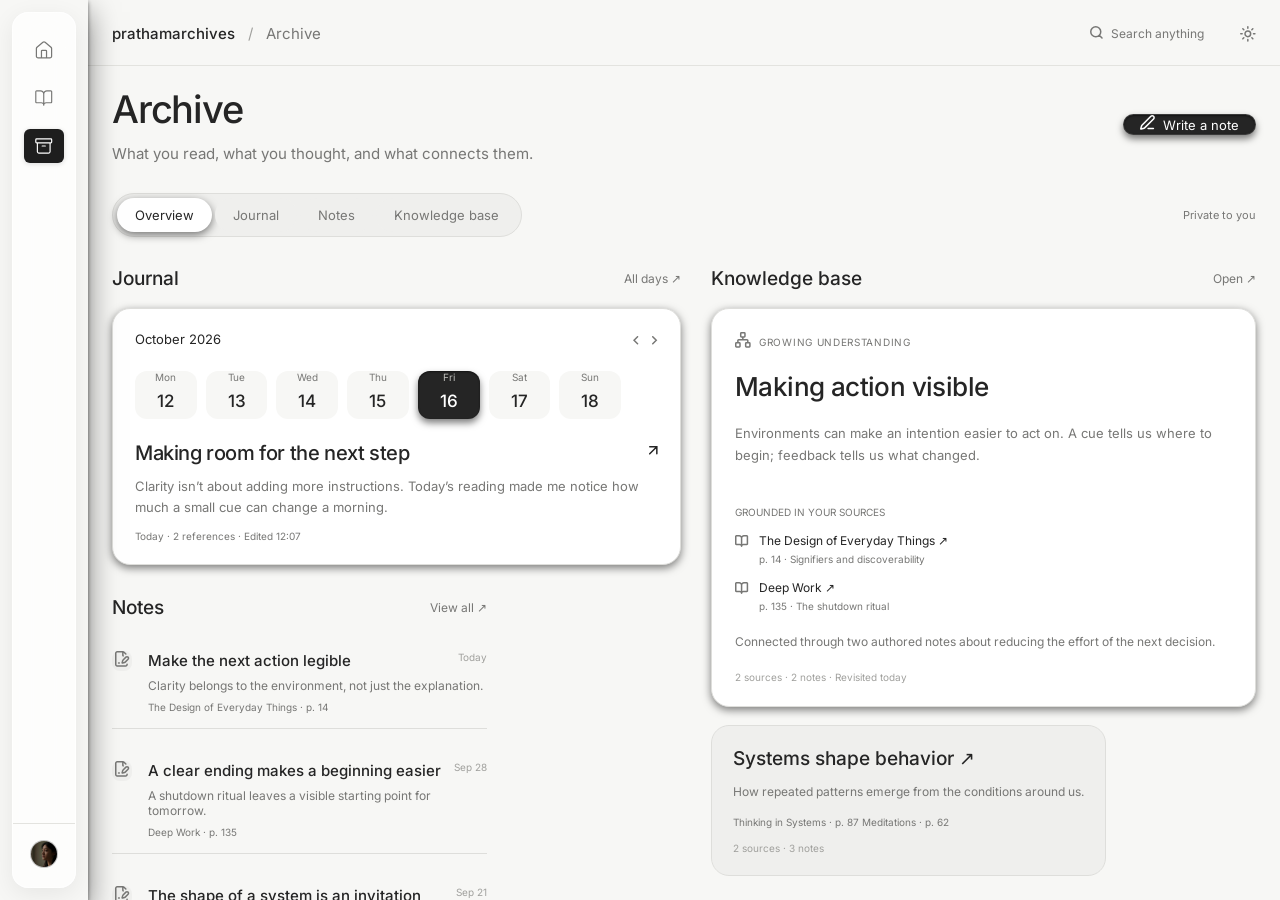
==== commit 9d42d651: "INT-026 / pass 17: the sidebar RESTORED — the turn-25 nav-strike was a misread (owner turn 27); rail" ====
--- a/design/archive.html
+++ b/design/archive.html
@@ -7,11 +7,11 @@
   <meta name="description" content="Exported from Figma">
   <title>Archive · prathamarchives</title>
 
-  <link rel="stylesheet" href="styles/tokens.css?v=16">
-  <link rel="stylesheet" href="styles/prototype.css?v=16">
-  <link rel="stylesheet" href="styles/shell.css?v=16">
-  <link rel="stylesheet" href="styles/motion.css?v=16">
-  <script src="motion.js?v=16" defer></script>
+  <link rel="stylesheet" href="styles/tokens.css?v=17">
+  <link rel="stylesheet" href="styles/prototype.css?v=17">
+  <link rel="stylesheet" href="styles/shell.css?v=17">
+  <link rel="stylesheet" href="styles/motion.css?v=17">
+  <script src="motion.js?v=17" defer></script>
 </head>
 <body class="theme-light" data-page="archive.html">
 <div class="archive-320">
@@ -19,10 +19,30 @@
 <div class="expanded-navigation-322">
 <div class="rail-panel">
 <div class="navigation-323">
+<div class="destinations-330">
+<a class="navigation-item-331" href="index.html">
+<div class="house-332">
+<img src="images/vector-333.svg?v=17" class="vector-333" alt="vector" />
+</div>
+<p class="text-334 nav-label">Home</p>
+</a>
+<a class="navigation-item-335" href="library.html">
+<div class="book-open-336">
+<img src="images/vector-337.svg?v=17" class="vector-337" alt="vector" />
+</div>
+<p class="text-338 nav-label">Library</p>
+</a>
+<a class="navigation-item-339" href="archive.html">
+<div class="archive-340">
+<img src="images/vector-341.svg?v=17" class="vector-341" alt="vector" />
+</div>
+<p class="text-342 nav-label">Archive</p>
+</a>
+</div>
 <div class="rail-divider"></div>
 <div class="identity-324">
 <div class="avatar-325">
-<img class="avatar-img" src="images/pfp.png?v=16" alt="prathamarchives" />
+<img class="avatar-img" src="images/pfp.png?v=17" alt="prathamarchives" />
 </div>
 <p class="nav-label">prathamarchives</p>
 </div>
--- a/design/styles/shell.css
+++ b/design/styles/shell.css
@@ -45,14 +45,15 @@
      fixed at the top. The handle pulls closer to the pfp (gap 12 ->
      8, dedicated token) and the monogram becomes a real pfp image
      (round-cropped, riding the same 26px slot + axis lock).
-     INT-025 (owner turn 25) strikes the NAV COLUMN ITSELF (the
-     screenshot annotation: a wavy vertical strike through the icon
-     rows, stopping AT the divider): Home/Library/Archive are removed
-     from every rail; the panel sheds its full-height column form and
-     hugs its content as a BOTTOM-ANCHORED ACCOUNT CHIP (divider +
-     pfp + handle). The motion system survives untouched — hover
-     still expands 64 -> 168 and the handle still smears in with
-     motion blur; the @ is dropped from the handle by owner order.
+     INT-026 CORRECTION (owner turn 27 — "where did the sidebar
+     go"): the turn-25 strike was MISREAD. The NAV COLUMN STAYS:
+     Home/Library/Archive fixed at top, full-width divider, pfp +
+     prathamarchives at the rail's end (the PASS 15 form, restored
+     verbatim). What turn 25 actually ordered SURVIVES: the @ is
+     dropped from the handle, no command-K hint, the homepage's
+     marked corposlop removed, one 30px rhythm. The motion system
+     never changed: hover expands 64 -> 168 on the one clock, the
+     labels smear in with motion blur, the avatar axis is locked.
    - REFERENCE RHYTHM in the content column (INT-017 scale): 24px
      margins, 24px header top inset, header underline hairline, 20px
      gap to content.
@@ -99,7 +100,7 @@
 
 .rail-panel {
   position: absolute;
-  top: auto;                    /* INT-025: the nav column is struck (owner mark) — no full-height column; the panel hugs content as a bottom-anchored chip */
+  top: var(--ref-rail-inset);  /* INT-026: full-height column restored — the turn-25 'strike the nav' read was WRONG (owner turn 27) */
   left: var(--ref-rail-inset);
   bottom: var(--ref-rail-inset);
   width: var(--ref-rail-w);     /* expands to var(--ref-rail-expanded) on hover (motion.css — the one shared transition stack) */
@@ -207,20 +208,46 @@
   background: var(--ref-header-line);
 }
 
-/* INT-025: the nav rows are GONE (owner strike) — the destinations /
-   navigation-item / ink-selection rules retired with them. The
-   wrapper (navigation-NNN) SURVIVES as the sole flow child holding
-   [divider -> identity] at the pinned x24 slot (rule below), so the
-   avatar axis x44 holds through the expansion — by CONSTRUCTION now:
-   the wrapper no longer grows with the panel (there are no item rows
-   to widen it), so the old centering-based lock would drift. */
-.rail-panel > [class^="navigation-"] { gap: 0; padding: 0; flex: 1 1 auto; min-height: 0;
-  align-self: flex-start;               /* INT-025 defect fix: with no nav items the wrapper stays 40px wide —
-                                           centering it in the growing panel DRIFTED the avatar 52px right and
-                                           pushed the handle past the clip. Pin it to the content-box left... */
-  margin-left: calc((var(--ref-rail-w) - var(--ref-rail-item-w)) / 2 - 1px);  /* 11px = 12 minus the panel's 1px
-                                           border — restores the exact x24 slot (wrapper, identity, avatar x31,
-                                           divider line flush x12) that content-box centering used to own */
+/* destinations: icon rows that gain labels on expansion (icon axis never moves) */
+/* INT-024: the wrapper FILLS the panel (flex: 1, vertical only — its
+   width stays shrink-to-fit from its items, so the wrapper-left
+   invariant x24 and the avatar axis x44 hold) so the divider's auto
+   margin can push the account block to the rail's end.
+   SCOPED to the DIRECT child: [class^="navigation-"] would also match
+   the navigation-item-* rows (grandchildren) — flex:1 on those would
+   stretch the list (the selector-prefix hazard, caught pre-ship). */
+.rail-panel > [class^="navigation-"] { gap: 0; padding: 0; flex: 1 1 auto; min-height: 0; }
+.rail-panel [class^="destinations-"] {
+  align-items: center;
+  gap: calc(var(--ref-rail-pitch) - var(--ref-rail-item-h));
+  margin-top: 0;  /* INT-024: the components FIX AT THE TOP — the panel's 20px inset owns the first row's air */
+  padding: 0;
+}
+.rail-panel [class^="navigation-item-"] {
+  width: var(--ref-rail-item-w);
+  height: var(--ref-rail-item-h);
+  display: flex;
+  flex-direction: row;
+  justify-content: flex-start;   /* the icon box owns the left edge — the label overlay extends right */
+  align-items: center;
+  padding: 0;
+  margin: 0;
+  border-radius: var(--ref-rail-item-r);
+  background-color: transparent;
+  box-shadow: none;
+}
+.rail-panel [class^="navigation-item-"] > div {
+  display: flex;               /* kill the inline-img line box — glyph centers true */
+  align-items: center;
+  justify-content: center;
+  width: var(--ref-rail-item-w);
+  height: var(--ref-rail-item-h);
+  flex: none;
+}
+.rail-panel [class^="navigation-item-"] svg,
+.rail-panel [class^="navigation-item-"] img {
+  width: var(--ref-rail-icon);
+  height: var(--ref-rail-icon);
 }
 
 /* the label overlay: ZERO LAYOUT (INT-020 law 3 — the pass-10
@@ -259,9 +286,18 @@
   left: calc((var(--ref-rail-item-w) + var(--ref-rail-avatar)) / 2 + var(--ref-rail-identity-label-gap));
 }
 
-/* INT-025: the ink-pill selection rules retired with the nav rows —
-   nothing in the rail can be "selected" anymore (motion.js's
-   data-page loop finds no items and no-ops safely). */
+/* selection: the INK pill (INT-018) — inverted glyph via CSS filter,
+   the references' floating-ink component. Icon color law of INT-016
+   is superseded for the rail by the turn-18 reference set. */
+.rail-panel [class^="navigation-item-"].selected {
+  background-color: var(--ref-rail-pill);
+  box-shadow: var(--ref-rail-pill-shadow);
+}
+body.theme-dark  .rail-panel [class^="navigation-item-"].selected svg,
+body.theme-dark  .rail-panel [class^="navigation-item-"].selected img { filter: brightness(0); }
+body.theme-light .rail-panel [class^="navigation-item-"].selected svg,
+body.theme-light .rail-panel [class^="navigation-item-"].selected img { filter: brightness(0) invert(1); }
+.rail-panel [class^="navigation-item-"].selected .nav-label { color: var(--ref-rail-pill-glyph); }
 
 /* ---------- workspace header: the reference's content-column bar ---------- */
 body > div > [class^="study-shell-"] > [class^="workspace-header-"] {
